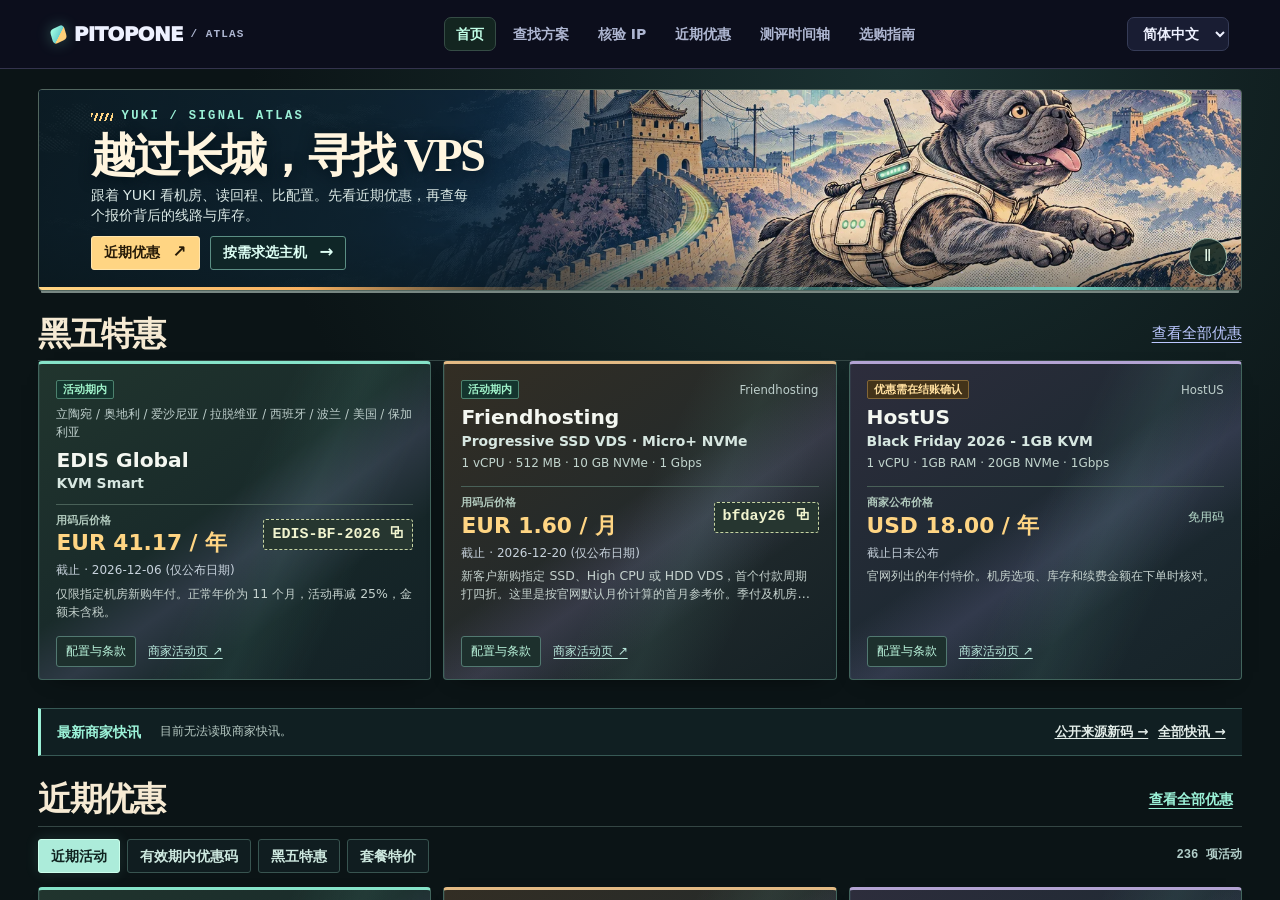
==== ip-atlas/index.html @ 89d1dd6a "Expand Atlas storefront coverage and November offers" ====
<!doctype html>
<html lang="zh-CN">
<head>
<meta charset="utf-8"><meta name="viewport" content="width=device-width,initial-scale=1">
<meta name="theme-color" content="#0b1723"><meta name="description" content="全球 VPS、住宅线路与物理服务器的选址图鉴。按城市、线路证据、运营商与优惠筛选，对照样本 IP。">
<title>PITOPONE · 全球网络选址图鉴</title>
<link rel="stylesheet" href="fx.css?v=14f2-6ae65bfdf7"><script defer src="fx.js?v=14f2-8a2a043c4f"></script>
<link rel="stylesheet" href="atlas.css?v=14-be1346ea23"><link rel="stylesheet" href="edition.css?v=14-c8c265f136"><link rel="stylesheet" href="comic.css?v=14-187dfc70f3"><link rel="stylesheet" href="buying.css?v=14-c0b80e8169"><link rel="stylesheet" href="community.css?v=14-a8d743fb85"><link rel="stylesheet" href="forum-feed.css?v=14-1a698858c0"><link rel="stylesheet" href="quick-pick.css?v=14-d604cd5195"><link rel="stylesheet" href="portal.css?v=14-0adac3fc49"><link rel="stylesheet" href="journal.css?v=14-8366314b82"><link rel="stylesheet" href="era.css?v=14-8e54f1446a"><link rel="stylesheet" href="routes.css?v=14-5e7ae7f5df"><link rel="stylesheet" href="commerce-cards.css?v=14-71ffe017d8"><link rel="preload" href="art/yuki-era-cover.webp" as="image" fetchpriority="high">
<script defer src="locale.js?v=14-5c5436848f"></script><script defer src="catalog.js?v=14-7ff4390207"></script><script defer src="edition-data.js?v=14-81514d7c38"></script><script defer src="commercial-data.js?v=14-a1989ab55a"></script><script defer src="edition.js?v=14-7c1774dc57"></script><script defer src="community-data.js?v=14-fcdb7299aa"></script><script defer src="comic.js?v=14-2975d51d75"></script><script defer src="billing.js?v=14fx-94407e9bbc"></script><script defer src="greencloud-prices.js?v=14fx-27f2504531"></script><script defer src="buying.js?v=14p3-3cbd6cd9a5"></script><script defer src="stock.js?v=14f2-b2c9b3be30"></script><script defer src="stock-list.js?v=14fx-9346cdfa64"></script><script defer src="community.js?v=14fx-13d8c6870b"></script><script defer src="forum-feed.js?v=14f2-271e33ab39"></script><script defer src="ip-evidence.js?v=14-62db78648e"></script><script defer src="network-plans.js?v=14-a755da1be4"></script><script defer src="field-merchants.js?v=14-fa953984d4"></script><script defer src="meow-merchants.js?v=14-d4b30f4420"></script><script defer src="global-markets.js?v=14-04d93fb9a6"></script><script defer src="thin-markets.js?v=14-d177640db4"></script><script defer src="author-reports.js?v=14-48f77e4be0"></script><script defer src="journal.js?v=14-4e5823dd08"></script><script defer src="mainstream-plans.js?v=14-312c654a2d"></script><script defer src="regional-plans.js?v=14-9655cfd79e"></script><script defer src="supplement-plans.js?v=14-3c0a98429f"></script>
<script defer src="project-cloud.js?v=14-956fa95c30"></script>
<script defer src="project-edge.js?v=14-5718ecfcaf"></script>
<script defer src="mhy-plans.js?v=14-76260327fb"></script>
<script defer src="project-merchants.js?v=14-d73272ddb8"></script>
<script defer src="let-deals.js?v=14-e698aeef52"></script>
<script defer src="coupon-expansion.js?v=14-8cc8854047"></script>
























<script defer src="verified-store-plans.js?v=14-95305aa172"></script>
<script defer src="merchant-promotion-search.js?v=14-de35cdcb8a"></script>
<script defer src="merchant-audit.js?v=14-9409f6f990"></script>
<script defer src="greencloud-market.js?v=14-30fd844151"></script>
<script defer src="mkcloud-catalog.js?v=14-2c1d8cc314"></script>
<script defer src="structured-store-plans.js?v=14-2d9b4c7713"></script>
<script defer src="billing-data.js?v=14-24462ab346"></script>
<script defer src="deal-terms.js?v=14-96d276694c"></script>
<script defer src="review-store-data.js?v=14-7b84830f49"></script><script defer src="review-store.js?v=14-3216f08c03"></script>
<script defer src="storefront-updates.js?v=14f2-eaad83c832"></script>
<script defer src="traffic.js?v=14-79e9adb6b0"></script><link rel="stylesheet" href="traffic.css?v=14-8349c26715">
<script defer src="route-data.js?v=14f2-a22d6d99f3"></script><script defer src="cpu-model-evidence.js?v=14-63d92ae89d"></script><script defer src="merchant-catalog-seed.js?v=14p4-d6b9d3b102"></script><script defer src="november-store-offers.js?v=14p4-2e8456ce02"></script><script defer src="merchant-catalog.js?v=14p4-cc10103a02"></script><script defer src="merchant-finder.js?v=14p4-dcf032efcd"></script><script defer src="quick-pick.js?v=14p3-a0fa31d9b3"></script><script defer src="portal.js?v=14fx-1a3f72c007"></script><script defer src="era.js?v=14-c5c9ae38b6"></script><script defer src="probe-status.js?v=14-398586acdc"></script><script defer src="commerce-cards.js?v=14p3-c556c1b72c"></script><script defer src="atlas.js?v=14p3-53bd7a79a8"></script>
<link rel="stylesheet" href="billing.css?v=14-1349953197"><link rel="stylesheet" href="merchant-browser.css?v=14-ec06b94b88">
</head>
<body>
<header class="mast"><div class="bound mast-inner">
<a class="wordmark" href="#top" aria-label="PITOPONE"><i aria-hidden="true"></i>PITOPONE<span>/ ATLAS</span></a>
<nav><a href="#top" data-t="homeComic"></a><a href="#directory" data-t="browse">方案目录</a><a href="#verify" data-t="verify">IP 核验</a><a href="#offers" data-t="offers">优惠</a><a href="#journal" data-t="journalTitle"></a><a href="#field" data-t="method">查找方法</a></nav>
<select id="language" aria-label="Language"><option value="sc">简体中文</option><option value="tc">繁體中文</option><option value="en">English</option><option value="ja">日本語</option></select></div></header>
<main id="top">
<section id="home" data-view="top" class="comic-home"><div class="bound"><div class="portal-hero"><img class="portal-art" alt="" width="1942" height="809" src="art/yuki-era-cover.webp" fetchpriority="high">
<div class="portal-sweep" aria-hidden="true"></div><div class="era-traces" aria-hidden="true"><i></i><i></i><i></i></div><canvas id="portal-field" aria-hidden="true"></canvas>
<div class="portal-copy"><p class="portal-label"><i aria-hidden="true"></i>YUKI / SIGNAL ATLAS</p><h1 id="hero-title" data-t="portalTitle">越过长城，寻找 VPS</h1>
<p class="portal-intro" data-t="portalIntro"></p><div class="portal-actions">
<a class="portal-primary" href="#offers" data-era-offers><span data-t="eraOffersLink"></span><b aria-hidden="true">↗</b></a>
<a class="portal-secondary" href="#directory"><span data-t="homeDirectory"></span><b aria-hidden="true">→</b></a>
</div></div><button id="portal-motion" type="button" aria-pressed="false">Ⅱ</button></div>
<section class="home-offers black-friday-home" aria-labelledby="home-black-friday-title">
<div class="home-offers-head"><h2 id="home-black-friday-title" data-t="boardBF">黑五特惠</h2><a href="#offers" data-t="portalAll">查看全部优惠</a></div>
<div class="featured-grid" id="featured-black-friday"></div>
</section>
<section class="home-offers" aria-labelledby="home-offer-title">
<div class="home-offers-head"><h2 id="home-offer-title" data-t="offers">近期优惠</h2>
<a class="portal-all" href="#offers" data-open-offers data-t="portalAll"></a></div>
<div class="deal-switch" id="deal-switch" role="group" aria-labelledby="home-offer-title">
<button type="button" data-home-filter="all" aria-pressed="true" data-t="boardRecent">近期活动</button>
<button type="button" data-home-filter="coupon" aria-pressed="false" data-t="boardCode">有效期内优惠码</button>
<button type="button" data-home-filter="blackfriday" aria-pressed="false" data-t="boardBF">黑五特惠</button>
<button type="button" data-home-filter="direct" aria-pressed="false" data-t="boardDirect">直接特价</button>
<span id="board-count" class="board-count" role="status"></span></div>
<div class="featured-grid" id="featured-offers"><div class="featured-empty"><a href="https://lowendtalk.com/categories/offers" target="_blank" rel="noopener noreferrer">LowEndTalk · Offers ↗</a> · <a href="#offers">商家活动 →</a></div></div>
<button class="board-more" id="board-more" type="button" data-t="boardMore" hidden>展开更多优惠</button></section>
<nav class="task-doors" aria-label="PITOPONE"><a href="#offers" data-open-feed data-t="homeFeed"></a><a href="#journal" data-t="eraJournalLink"></a><a href="#verify" data-t="homeCheck"></a></nav>
<nav class="starter-links" aria-label="PITOPONE"><b data-t="sampleFilters"></b><a href="?q-market=TW&amp;q-use=residential%2Cdynamic#directory" data-directory-query data-t="twDynamic"></a><a href="?q-market=JP&amp;q-use=residential%2Cstatic#directory" data-directory-query data-t="jpStatic"></a><a href="?q-market=HK&amp;q-use=broadcast#directory" data-directory-query data-t="hkCross"></a></nav><div id="coverage-numbers" class="stats"></div></div></section>
<div class="bound">
<section id="directory" data-view="directory" class="block"><div class="comic-ribbon"><img class="jump-loop" src="art/yuki-still.webp" width="112" height="68" alt=""><div><p class="series">PITOPONE / YUKI</p><strong data-t="comicTitle"></strong></div><a href="#top" data-t="homeComic"></a></div>
<div class="section-head"><h2 data-t="browse"></h2><div class="folio">PITOPONE <span>／</span> <time datetime="2026-11-20">2026.11.20</time></div></div>
<section id="quick-pick" aria-label="PITOPONE"></section><div id="scope-banner"><span id="scope-title"></span><div class="continents" id="zones" role="group" aria-label="地区"></div></div>
<nav id="provider-shortcuts" class="carrier-nav merchant-browser" aria-label="VPS"></nav>
<button class="filter-toggle" type="button" id="filter-toggle" aria-controls="filter-fold" aria-expanded="true"><span data-t="filters"></span><b aria-hidden="true">⇄</b></button><div class="index-layout" id="catalog-layout"><aside class="index-side" id="filter-fold"><div class="filter-clip"><div class="filter-interior"><form class="filters" id="filters" role="search">
<label class="search-field"><span data-t="search"></span><input type="search" id="search" autocomplete="off"></label>
<label><span data-t="journalVendor"></span><select id="vendor"></select></label>
<label><span data-t="billingCycle"></span><select id="term"><option value="" data-t="all"></option><option value="month" data-t="bill_month"></option><option value="quarter" data-t="bill_quarter"></option><option value="halfyear" data-t="bill_halfyear"></option><option value="year" data-t="bill_year"></option></select></label>
<label><span data-t="market"></span><select id="market"></select></label>
<label><span data-t="kind"></span><select id="kind"></select></label>
<label><span data-t="ip"></span><select id="ip"></select></label>
<label><span data-t="route"></span><select id="route"></select></label>
<label><span data-t="carrier"></span><select id="carrier"></select></label>
<label class="shopping-filter"><span data-t="shoppingFilter"></span><select id="buy-filter"><option value="" data-t="all"></option><option value="price" data-t="publishedPrice"></option><option value="provider" data-t="providerRate"></option><option value="review" data-t="reviewedRate"></option><option value="live-rate" data-t="liveRateFilter"></option><option value="spec" data-t="fullSpec"></option><option value="probe" data-t="probeOnly"></option></select></label></form><div id="market-counts" class="market-counts"></div></div></div></aside><div class="index-results"><div class="resultbar"><output id="total" aria-live="polite"></output><label class="price-order"><span data-t="sortPlans">排序</span><select id="order" aria-describedby="order-note"></select></label><div><label class="check"><input id="promo" type="checkbox"><span data-t="promoOnly"></span></label><button type="button" id="reset" data-t="reset"></button><button type="button" id="compare" class="solid"></button></div></div>
<p id="order-note" class="fx-status" role="status" hidden></p>
<div class="directory-table" id="listing"></div>
<nav id="paging" class="paging"></nav><p class="context" data-t="routeHint"></p></div></div>
</section>
<section id="verify" data-view="verify" class="block verify"><div><div class="eyebrow"><i></i>IP / ASN</div><h2 data-t="verify"></h2><p data-t="verifyIntro"></p></div><div class="lab">
<form id="ipform"><label for="sample" data-t="sample"></label><div class="input-action"><input id="sample" placeholder="1.1.1.1 / 2606:4700:4700::1111" autocomplete="off" spellcheck="false" maxlength="45" required><button class="go" type="submit" id="run" data-t="lookup"></button></div></form>
<div id="ipout" aria-live="polite"></div><div class="linkline" id="iplinks"></div><small data-t="sampleNote"></small></div></section>
<section id="offers" data-view="offers" class="block"><div class="section-head"><h2 id="offer-heading" data-t="offers"></h2><span class="folio">PITOPONE / 2026.11</span></div><div class="offer-tabs" role="tablist" aria-labelledby="offer-heading"><button type="button" id="tab-index" role="tab" data-offer-tab="index" aria-controls="community" aria-selected="true" data-t="skuQuotes">套餐报价</button><button type="button" id="tab-feed" role="tab" data-offer-tab="feed" aria-controls="forum-feed" aria-selected="false" tabindex="-1" data-t="news">补货与新帖</button><button type="button" id="tab-campaigns" role="tab" data-offer-tab="campaigns" aria-controls="brand-campaigns" aria-selected="false" tabindex="-1" data-t="brandDeals">品牌活动</button></div><details id="probe-status"><summary data-t="probeDashboard"></summary><div id="probe-status-data" role="status"></div><a href="/api/stock-history/health" target="_blank" rel="noopener noreferrer" data-t="probeHealthLink"></a></details><div id="community" class="offer-panel" role="tabpanel" aria-labelledby="tab-index"></div><section id="forum-feed" class="offer-panel forum-feed" role="tabpanel" aria-labelledby="tab-feed" hidden></section><div id="brand-campaigns" class="offer-panel" role="tabpanel" aria-labelledby="tab-campaigns" hidden><h3 data-t="brandCampaigns"></h3><p class="lede" data-t="dealIntro"></p><div id="deals" class="deals"></div></div></section>
<section id="journal" data-view="journal" class="block" hidden>
<div class="section-head"><h2 data-t="journalTitle"></h2></div>
<p class="journal-intro" id="journal-description" data-t="journalIntro"></p>
<div class="journal-modes" aria-label="Reviews"><button type="button" id="journal-full" aria-pressed="true" data-t="journalFull"></button><button type="button" id="journal-index" aria-pressed="false" data-t="journalIndex"></button></div><p id="journal-context" class="journal-intro"></p>
<form id="journal-controls" role="search"><label><span data-t="journalSearch"></span><input id="journal-search" type="search" autocomplete="off"></label><label><span data-t="journalAuthor"></span><select id="journal-author"></select></label><label><span data-t="market"></span><select id="journal-market"></select></label></form>
<div class="journal-resultbar"><p id="journal-count" role="status"></p><button type="button" id="journal-clear" data-t="reset" hidden></button><button type="button" id="journal-share" data-t="journalShare"></button></div><div id="journal-list"></div><button type="button" id="journal-more" data-t="journalMore"></button>
<div class="journal-profiles"><strong data-t="journalReviewers"></strong><a target="_blank" rel="noopener noreferrer" href="https://www.nodeseek.com/space/61099#/discussions">souldance7 ↗</a><a target="_blank" rel="noopener noreferrer" href="https://www.nodeseek.com/space/28302#/discussions">ICMP不可达喵 ↗</a></div></section>
<section id="field" data-view="field" class="block"><div class="section-head"><h2 data-t="discovery"></h2></div><div id="procurement-guide" class="procurement-guide"></div><div class="field-grid"><div class="discovery"><p data-t="discoveryIntro"></p><label for="country" data-t="country"></label><select id="country"></select><div id="country-links" class="linkline"></div></div><div class="steps"><div id="field-cases"></div>
<details open><summary data-t="ipGuide"></summary><p data-t="guide1"></p></details>
<details><summary data-t="routeGuide"></summary><p data-t="guide2"></p></details>
<details><summary data-t="offerGuide"></summary><p data-t="guide3"></p></details>
</div></div><div id="research-trail"></div><div class="sources"><strong data-t="sources"></strong> <a href="https://bulianglin.com/archives/tiktokvps.html" data-t="article"></a> <a href="https://youtu.be/du1G5dG1qPQ" data-t="video"></a> <a href="https://www.nodeseek.com/post-1062104-1" data-t="forum"></a></div></section>
<section class="traffic-panel" aria-labelledby="traffic-heading">
<h2 id="traffic-heading" data-t="trafficTitle">网站访问</h2>
<dl>
<div><dt data-t="trafficOnline">近 5 分钟在线</dt><dd id="traffic-online">—</dd></div>
<div><dt data-t="trafficViews">累计浏览人次</dt><dd id="traffic-pageviews">—</dd></div>
<div><dt data-t="trafficVisitors">累计访客</dt><dd id="traffic-visitors">—</dd></div>
<div><dt data-t="trafficToday">今日浏览人次</dt><dd id="traffic-todayPageviews">—</dd></div>
</dl>
<div class="traffic-notes"><small data-t="trafficAbout"></small><small id="traffic-note"></small></div>
</section>
<p id="fx-status" class="fx-status"></p>
<footer><a class="wordmark" href="#top">PITOPONE<span>/ ATLAS</span></a><div><a href="https://github.com/souldance7-ai/VPS-/tree/site/ip-atlas/ip-atlas">GitHub ↗</a> <a href="https://pitopone.com/">pitopone.com ↗</a></div></footer>
</div></main><div class="ink-transition" id="ink-transition" aria-hidden="true"><i></i><i></i><i></i></div>
<dialog id="drawer"><div class="dialog-top"><span class="folio">PITOPONE / ATLAS</span><button id="close" type="button" aria-label="Close">×</button></div><div id="dialog-body"></div></dialog>
<div role="status" id="toast" hidden></div>
</body></html>
---- ip-atlas/fx.css ----
.fx-conversion {
  display: flex;
  flex-wrap: wrap;
  gap: .12rem .45rem;
  align-items: baseline;
  margin-block: .12rem .25rem;
  color: #aadacd;
  font-size: .75rem;
  font-weight: 600;
  font-variant-numeric: tabular-nums;
  line-height: 1.4;
}
.fx-conversion[hidden] { display: none }
.fx-date { color: var(--muted); font-size: .67rem; font-weight: 400 }
.fx-status { color: var(--muted); font-size: .75rem; margin-block: .8rem }
#order-note, .compare-order-note { margin-block: .25rem .65rem }
.matrix td .fx-conversion { margin-block-start: .25rem }
---- ip-atlas/atlas.css ----
.offer-tabs{display:flex;flex-wrap:wrap;gap:4px;margin:14px 0 18px;padding:4px;border:2px solid var(--ink,#142321);background:#f8f1d5;width:fit-content;max-width:100%}.offer-tabs button{cursor:pointer;border:0;color:var(--ink,#142321);background:transparent;font:inherit;font-size:clamp(.82rem,1.3vw,1rem);font-weight:800;padding:8px 14px}.offer-tabs button[aria-selected=true]{background:var(--ink,#142321);color:#fff9e6}.offer-tabs button:focus-visible{outline:2px solid #d24c2f;outline-offset:-3px}.offer-panel[hidden]{display:none!important}@keyframes offer-panel-in{from{opacity:.4;transform:translateY(7px)}to{opacity:1;transform:translateY(0)}}@media(prefers-reduced-motion:no-preference){body:not(.paused) .offer-panel:not([hidden]){animation:offer-panel-in .25s ease-out}}@media(max-width:480px){.offer-tabs{width:100%;flex-wrap:nowrap}.offer-tabs button{flex:1;min-width:0;padding:8px 4px}}
:root{color-scheme:light;--canvas:#f3f3ef;--white:#fff;--navy:#0b1723;--ink:#172433;--muted:#4f6069;--rule:#cad0cb;--orange:#f58146;--blue:#19547b;--sans:"Atkinson Hyperlegible Next","IBM Plex Sans","PingFang SC","Microsoft YaHei","Yu Gothic",system-ui,sans-serif;--mono:"IBM Plex Mono",ui-monospace,Consolas,monospace}
*{box-sizing:border-box}html{scroll-behavior:smooth;scroll-padding-top:20px}body{margin:0;background:var(--canvas);color:var(--ink);font:15px/1.55 var(--sans)}h1,h2,h3,h4,p,dl,dd{margin:0}a{color:inherit;text-underline-offset:.24em}button,select,input{font:inherit;color:inherit}button,select,summary{cursor:pointer}a:focus-visible,button:focus-visible,input:focus-visible,select:focus-visible,summary:focus-visible{outline:3px solid #359ddd;outline-offset:3px}button{border:0;background:transparent}button:disabled{opacity:.52;cursor:default}[hidden]{display:none!important}.bound{width:min(1380px,calc(100% - clamp(32px,8vw,140px)));margin:auto}.mast{background:#0a1420;color:#f3f5f2;border-bottom:1px solid #34414b}.mast-inner,.mast nav,.wordmark,.hero-links,.eyebrow,.section-head,.continents,.resultbar,.resultbar>div,.linkline,footer,.sources,.dialog-top{display:flex;align-items:center}.mast-inner{justify-content:space-between;gap:20px;min-height:65px}.wordmark{gap:8px;letter-spacing:.09em;font:800 16px/1 var(--mono);text-decoration:none;white-space:nowrap}.wordmark span,.folio{color:#72808a;font:11px/1.4 var(--mono);letter-spacing:.08em}.wordmark span{color:#a3adb5}.wordmark i{width:12px;height:18px;display:inline-block;transform:skew(-20deg);background:linear-gradient(90deg,var(--orange) 0 35%,transparent 35% 51%,var(--orange) 51% 79%,transparent 79%)}.mast nav{gap:clamp(12px,2.4vw,38px)}.mast nav a,.hero-links a{text-decoration:none}.mast nav a{color:#c6ced5;font-size:14px}.mast nav a:hover,.sources a:hover{color:#ef9d70}.mast select{background:#182737;color:white;border:1px solid #4a5762;padding:6px;border-radius:2px;font-size:13px}
.cover{position:relative;isolation:isolate;background:#081623;overflow:hidden;color:white;border-bottom:5px solid var(--orange)}.cover-art,.exposure{position:absolute;inset:0;pointer-events:none}.cover-art{z-index:-3;background:#101f2e url('art/hero.webp') center/cover no-repeat;animation:drift 22s ease-in-out infinite alternate}.cover:after{content:"";position:absolute;inset:0;z-index:-1;background:linear-gradient(90deg,#071320ed 0%,#071320b3 32%,#07132014 64%,transparent)}.exposure{z-index:-2;opacity:.25;background:linear-gradient(110deg,transparent 42%,#e58d3a33 52%,transparent 64%);animation:sweep 13s ease-in-out infinite alternate}.cover-inner{display:flex;align-items:center;min-height:clamp(340px,30vw,475px)}.cover-copy{padding:40px 0 48px;max-width:min(56%,710px)}.eyebrow{gap:10px;font:650 12px/1.4 var(--mono);letter-spacing:.10em;color:#e5be9f}.eyebrow i{width:22px;height:3px;background:var(--orange)}h1{font:780 clamp(43px,5.6vw,90px)/1.08 var(--sans);letter-spacing:-.058em;text-wrap:balance;margin:17px 0 14px}.cover p{color:#d7e2e5;max-width:53ch}.hero-links{gap:19px;flex-wrap:wrap;margin-top:22px}.hero-links>a:last-child{font-size:14px;border-bottom:1px solid #91a5ae}.go,.solid{display:inline-flex;justify-content:center;align-items:center;gap:14px;background:var(--orange);color:#121b23;font-weight:750;border:0;padding:10px 17px;min-height:43px;border-radius:2px;text-decoration:none}.go:hover{background:#ff9e68}.motion{position:absolute;bottom:12px;right:4%;color:white;background:#071421b0;border:1px solid #c2d4df77;width:34px;height:32px;border-radius:2px}.paused .cover-art,.paused .exposure{animation-play-state:paused}
@keyframes drift{to{transform:scale(1.045) translateX(-.4%)}}@keyframes sweep{to{transform:translateX(20%);opacity:.5}}
.block{margin-top:clamp(28px,4.3vw,68px);scroll-margin-top:20px}.section-head{justify-content:space-between;gap:18px;margin-bottom:18px}.section-head h2,.verify h2{font-weight:780;font-size:clamp(26px,3vw,46px);line-height:1.2;letter-spacing:-.045em}.folio span{color:#c9602a}.continents{gap:4px;border-bottom:2px solid var(--ink);overflow:auto}.continents button{flex:none;padding:10px 19px;font-weight:720;color:var(--muted);border-bottom:4px solid transparent}.continents button[aria-pressed=true]{color:var(--ink);background:#e1e6e3;border-color:#dc672e}.filters{display:grid;grid-template-columns:1.6fr repeat(5,minmax(0,1fr));gap:1px;background:var(--rule);border:1px solid var(--rule);border-top:0}.filters label{min-width:0;background:#fafaf7;padding:9px 12px;display:grid;gap:3px}.filters label>span,.lab label,.discovery label,.label,.mini{color:var(--muted);font:650 11px/1.5 var(--sans);letter-spacing:.035em}.filters select,.filters input{background:transparent;border:0;min-width:0;width:100%;font-size:14px;font-weight:600;min-height:31px}.filters option{color:#142434;background:white}.resultbar{justify-content:space-between;gap:10px;padding:13px 0}.resultbar>div{gap:13px;flex-wrap:wrap}.resultbar output{color:var(--blue);font-weight:740}.resultbar button,.check{font-size:13px}.resultbar .solid,.solid{background:var(--ink);color:white;min-height:34px;padding:6px 12px}.check{display:flex;align-items:center;gap:5px}.check input{accent-color:var(--ink)}
.directory-table{border-top:1px solid var(--ink)}.record,.colheads{display:grid;grid-template-columns:minmax(90px,.75fr) minmax(170px,1.6fr) minmax(120px,1.2fr) minmax(100px,1.15fr) minmax(80px,.65fr) 40px;align-items:center;column-gap:14px}.colheads{padding:9px 12px;background:#dee4e1;color:#405157;font-size:12px;font-weight:680}.record{padding:13px 12px;min-height:70px;border-bottom:1px solid var(--rule)}.record:nth-child(odd){background:#fafbf8}.record:hover{background:#e9eeeb}.place,.prod,.datum{min-width:0;overflow-wrap:anywhere}.place strong,.prod strong{display:block;font-size:15px}.place small,.prod small,.sub{display:block;font:12px/1.5 var(--mono);color:var(--muted)}.datum{font-size:13px;line-height:1.5}.tag{display:inline-block;color:var(--blue);font-size:13px;font-weight:650}.record .read{justify-self:start;color:var(--blue);padding:0;font-size:13px;text-decoration:underline;text-underline-offset:4px}.pick{border:1px solid #89979a;width:32px;height:32px;justify-self:end;font:19px/1 var(--mono);background:transparent}.pick[aria-pressed=true]{background:var(--ink);color:white}.context,.lede,.empty,.discovery p{color:var(--muted)}.context{font-size:13px;margin-top:11px}.empty{padding:25px;border-bottom:1px solid var(--rule)}.lede{max-width:920px;margin:-7px 0 16px}
.verify{background:var(--navy);color:white;border-left:5px solid var(--orange);padding:clamp(18px,3vw,42px);display:grid;grid-template-columns:1fr 1.4fr;gap:36px}.verify h2{margin:11px 0 12px}.verify p,.verify small{color:#c7d2da}.lab{min-width:0}.lab label,.lab .label{color:#e5e9eb}.input-action{display:flex;gap:7px;margin:5px 0}.input-action input{flex:1;min-width:0;background:#f6f7f6;border:0;color:var(--ink);padding:11px}.lab small{display:block;font-size:12px;margin-top:9px}.linkline{flex-wrap:wrap;gap:5px 15px;font-size:13px}.lab .linkline a{color:#ffd2b2}.ipstats{display:grid;grid-template-columns:repeat(2,minmax(0,1fr));gap:6px;margin:10px 0}.ipstats div{border-top:1px solid #53636c;padding:6px 0;overflow-wrap:anywhere}.ipstats b{display:block;font:650 14px var(--mono)}.loading,.lookup-error{margin:6px 0;font-size:13px}
.deals,.field-grid{display:grid;grid-template-columns:repeat(2,minmax(0,1fr));gap:22px}.deal{background:#fafaf6;border-top:3px solid var(--ink);padding:17px 20px}.deal-meta{display:flex;justify-content:space-between;align-items:center;gap:6px}.deal h3{font-size:23px;letter-spacing:-.04em}.deal strong.rate{font:700 clamp(29px,3.2vw,47px)/1.2 var(--mono);letter-spacing:-.06em;display:block;margin:7px 0}.deal p,.steps p{font-size:14px;color:var(--muted)}.deal time{font:12px/1.4 var(--mono)}.deal .linkline{margin-top:12px}.deal button,.inline{color:var(--blue);border:1px solid var(--rule);padding:5px 9px;min-height:30px}.state{font:650 12px var(--sans);color:#176247}.state.expired{color:#875244}.discovery{background:#dfe6e2;padding:22px}.discovery label{display:block;margin:12px 0 4px}.discovery select{width:100%;background:white;border:1px solid #a5b2b1;min-height:41px;padding:4px 8px}.discovery .linkline{margin-top:12px}.steps details{border-top:1px solid var(--rule);padding:10px 0}.steps summary{font-weight:720}.steps p{margin-top:6px}.sources{gap:7px 16px;flex-wrap:wrap;font-size:13px;margin-top:18px}.sources a{color:var(--blue)}footer{justify-content:space-between;gap:10px;flex-wrap:wrap;margin-top:50px;border-top:1px solid var(--rule);padding:22px 0;font-size:13px}footer>div{display:flex;gap:14px}footer .wordmark span{color:var(--muted)}
dialog{padding:20px 24px;border:1px solid var(--ink);border-top:5px solid var(--orange);width:min(850px,calc(100% - 22px));max-height:86vh;background:var(--canvas);color:var(--ink)}dialog::backdrop{background:#071420bd}.dialog-top{justify-content:space-between;margin-bottom:8px}.dialog-top button{font-size:24px;line-height:1;width:36px;height:36px}.detailgrid{display:grid;grid-template-columns:repeat(2,minmax(0,1fr));gap:12px}.detailgrid div{border-top:1px solid var(--rule);padding:8px 0}.detailgrid dt,.matrix th{color:var(--muted);font-size:12px}.detailgrid dd{font-weight:650}.detail-note{margin:12px 0}.actionrow{margin-top:16px;display:flex;align-items:center;gap:8px 16px;flex-wrap:wrap}.matrix-wrap{overflow:auto}.matrix{width:100%;border-collapse:collapse;margin-top:12px}.matrix th,.matrix td{text-align:start;border-bottom:1px solid var(--rule);padding:7px;vertical-align:top}.matrix td{min-width:130px}.matrix th{min-width:80px}#toast{position:fixed;bottom:16px;left:50%;transform:translateX(-50%);background:var(--ink);color:white;padding:8px 18px;z-index:5}
@media(max-width:950px){.filters{grid-template-columns:repeat(3,minmax(0,1fr))}.cover-copy{max-width:63%}.record,.colheads{column-gap:9px;grid-template-columns:.85fr 1.4fr 1.1fr 1.05fr .6fr 33px}}
@media(max-width:700px){.bound{width:calc(100% - 28px)}.mast-inner{min-height:52px;gap:5px}.mast nav{display:none}.cover-inner{min-height:355px;align-items:end}.cover-copy{max-width:100%;padding:70px 0 29px}.cover-art{background-position:63% center}.cover:after{background:linear-gradient(0deg,#071320ef,#071320bb 53%,#0713203b)}h1{font-size:clamp(39px,9vw,62px)}.cover p{max-width:43ch;font-size:14px}.hero-links{margin-top:14px}.filters{grid-template-columns:1fr 1fr}.filters label{padding:7px 9px}.continents button{padding:7px 10px}.resultbar{align-items:start;flex-wrap:wrap}.resultbar>div{gap:6px 10px}.colheads{display:none}.record{grid-template-columns:minmax(0,1fr) minmax(0,1fr) 38px;align-items:start;row-gap:6px}.record .prod{grid-column:1/3;grid-row:1}.record .place{grid-column:1/3;grid-row:2;display:flex;gap:6px;align-items:center}.record .place strong{font-size:13px}.record .pick{grid-row:1;grid-column:3}.record .datum{grid-row:3}.record .read{grid-row:4;grid-column:1/3}.record .prod strong{font-size:17px}.section-head{margin-bottom:12px}.section-head .folio{font-size:9px}.verify,.deals,.field-grid{grid-template-columns:1fr;gap:14px}.verify{padding:17px}.input-action input{width:50px}.input-action button{font-size:13px;padding:8px}.deal{padding:15px}.detailgrid{gap:7px}.detailgrid dd{font-size:14px}}
@media(prefers-reduced-motion:reduce){html{scroll-behavior:auto}.cover-art,.exposure{animation:none}}
---- ip-atlas/edition.css ----
@font-face{font-family:Instrument;src:url(fonts/instrument-italic.ttf) format("truetype");font-style:italic;font-display:swap}
:root{--canvas:#f6f2e8;--navy:#192923;--ink:#1a2924;--rule:#cdc8b9;--muted:#555f53;--orange:#e6bb72;--blue:#683f32;--serif:"Baskervville","Noto Serif SC","Noto Serif TC","Source Han Serif SC","Songti SC","SimSun","Yu Mincho",Georgia,serif;--roman:Instrument,"Baskerville",Georgia,serif;--sans:"Work Sans","Noto Sans SC","Noto Sans TC","PingFang SC","Microsoft YaHei","Yu Gothic",system-ui,sans-serif}
body{font-family:var(--sans);background:var(--canvas)}.bound{width:min(1550px,calc(100% - clamp(30px,7.5vw,136px)))}.mast{background:#f6f2e8;color:var(--ink);border-color:#bcbbae}.mast-inner{min-height:62px}.mast nav a{color:#27372f;font-size:14px}.mast nav a:hover{color:#994423}.wordmark{font:700 19px/1 Georgia,serif;letter-spacing:.015em}.wordmark i{background:#963f29;border-radius:60% 2% 60% 2%;width:15px;height:15px;transform:rotate(-12deg)}.wordmark span{color:#686b5f}.mast select{background:transparent;color:var(--ink);border-color:#b6b9a8;padding:7px 10px}.mast nav{gap:clamp(18px,3.5vw,65px)}
.jacket{background:#f3ecda;position:relative;isolation:isolate;overflow:hidden;--inkplate:#492d23}.jacket-inner{position:relative;min-height:clamp(470px,39vw,650px);display:grid;grid-template-columns:39% 61%;align-items:center}.panorama{position:absolute;z-index:-1;inset:0 0 0 32%;overflow:hidden;background:#322e2b;clip-path:polygon(12% 0,100% 0,100% 100%,0 100%)}.plate,.panorama canvas{position:absolute;inset:0;height:100%;width:100%;pointer-events:none}.plate{background-size:cover;background-position:70% 50%;opacity:0;transform:scale(1.08);transition:opacity 1.1s ease,transform 5s cubic-bezier(.2,.7,.3,1)}.plate.asia{background-image:url('art/asian.webp')}.plate.america{background-image:url('art/american.webp')}.plate.europe{background-image:url('art/european.webp')}.panorama:after{content:"";position:absolute;inset:0;background:linear-gradient(0deg,#0b151bd9,transparent 27%)}body[data-scene=asia] .plate.asia,body[data-scene=america] .plate.america,body[data-scene=europe] .plate.europe{opacity:1;transform:scale(1)}.panorama canvas{z-index:1}.cover-lead{padding:28px 0 36px;max-width:480px;color:#242f27}.imprint{font-size:11px;font-weight:690;letter-spacing:.13em}.imprint span:first-child{padding:0 6px;color:#95492d}.display-mark{margin:20px 0 18px;font:italic clamp(70px,7.7vw,132px)/.73 var(--roman);letter-spacing:-.043em;color:#482c28}.display-mark em{font:inherit;padding-left:.37em}.jacket h1{font:650 clamp(22px,2.45vw,42px)/1.24 var(--serif);letter-spacing:.015em;margin:10px 0}.cover-lead p{font-size:14px;max-width:35ch;line-height:1.8}.hero-links a:last-child{color:#354239;border-color:#707565}.go,.solid{background:var(--ink);color:#fffdf3;border-radius:24px}.go:hover,.solid:hover{background:#455747;color:white}.picture-controls{align-self:end;display:flex;align-items:end;justify-content:space-between;gap:18px;padding:32px 0 25px 12%;color:white}.scene-meta{display:grid;gap:3px;text-shadow:0 1px 7px #141711}.scene-meta em{font:italic clamp(30px,4vw,65px)/1 var(--roman)}.scene-meta span{font-size:13px}.scene-actions{display:flex;gap:6px}.scene-actions button{border:1px solid #ffffffa6;border-radius:50%;background:#19221d99;color:#fff;width:38px;height:38px;font-size:17px}.scene-actions button:hover{background:#402d25}.coverage-strip{background:#263831;color:#eee7d6}.coverage-strip>.bound{display:flex;align-items:center;justify-content:space-between;gap:12px;padding-top:12px;padding-bottom:12px}.coverage-strip .bound>div{display:flex;align-items:baseline;gap:10px}.coverage-strip strong{font:italic 34px/1 var(--roman);color:#efd5a0}.coverage-strip span{font-size:13px}
.section-head h2,.verify h2,.deal h3,#dialog-title,.discovery h3{font-family:var(--serif);letter-spacing:.015em}.block{margin-top:clamp(28px,3.3vw,50px)}.section-head{margin-bottom:15px}#scope-banner{position:relative;isolation:isolate;display:flex;align-items:center;justify-content:space-between;gap:15px;min-height:76px;padding:15px 23px;color:white;background:#50432f;overflow:hidden;border-radius:3px 3px 0 0}#scope-banner:before{position:absolute;inset:0;content:"";z-index:-1;background:linear-gradient(90deg,#17281fed,#182a229c),url(art/asian.webp) center 48%/cover}#scope-banner[data-area=america]:before{background-image:linear-gradient(90deg,#182029ee,#18202988),url(art/american.webp)}#scope-banner[data-area=europe]:before{background-image:linear-gradient(90deg,#302719ee,#30271988),url(art/european.webp)}#scope-title{font:540 clamp(22px,2.35vw,38px) var(--serif)}.continents{border:0;gap:4px}.continents button{padding:7px 13px;font-size:14px;color:#f5f4ea;background:#15221d77;border:1px solid #ffffff68;border-radius:22px}.continents button[aria-pressed=true]{color:#28362c;background:#f5e9cd;border-color:#f5e9cd}
.index-layout{display:grid;grid-template-columns:clamp(205px,19vw,286px) minmax(0,1fr);align-items:start;gap:clamp(18px,2.3vw,40px);border-bottom:1px solid var(--rule);padding:18px 0 22px}.index-side{background:#eae6d9;border:1px solid #d7d0bf;border-radius:3px;padding:12px}.filters{display:grid;grid-template-columns:1fr 1fr;border:0;background:transparent;gap:7px}.filters label{padding:4px 7px;background:#f9f6ec;border:1px solid #cec9b9}.filters .search-field,.filters label:nth-child(2){grid-column:1/-1}.filters select,.filters input{font-size:13px;font-weight:550}.filters label>span{font-size:11px}.market-counts{display:flex;flex-wrap:wrap;gap:5px;margin-top:18px}.market-counts h3,#field-cases h3{width:100%;font:650 14px var(--serif);margin-bottom:3px}.market-counts button{display:flex;align-items:center;gap:5px;padding:3px 7px;border:1px solid #b6b5a4;font-size:12px;border-radius:18px}.market-counts button[aria-pressed=true]{background:#2c3c30;color:white}.market-counts small{opacity:.8;font:11px var(--mono)}.resultbar{padding:0 0 12px}.directory-table{display:grid;grid-template-columns:repeat(2,minmax(0,1fr));gap:10px;border:0;align-items:stretch}.colheads{display:none}.record,.record:nth-child(odd){position:relative;display:grid;grid-template-columns:minmax(0,1fr) auto;grid-template-rows:auto auto 1fr auto;align-items:start;gap:7px 12px;border:1px solid #c8c7b8;border-radius:4px;background:#fbf9f1;padding:14px 15px}.record:hover{background:#fffdfa;border-color:#817b67}.record .place{grid-column:1;grid-row:1;display:flex;align-items:center;gap:7px}.record .place strong{font:650 12px/1.3 var(--sans);color:#80513d}.record .place small{font:12px var(--sans)}.record .prod{grid-column:1/-1;grid-row:2}.record .prod strong{font:600 clamp(18px,1.55vw,26px)/1.2 var(--serif);letter-spacing:-.025em}.record .prod small{margin-top:3px;font:13px var(--sans)}.record .datum{grid-row:3;grid-column:1;align-self:start}.record .datum:nth-child(4){grid-row:4;align-self:end}.record .datum .sub{display:inline;margin-left:5px}.record .read{grid-column:2;grid-row:4;align-self:end}.record .pick{grid-column:2;grid-row:1;border:1px solid #b7b5a5;border-radius:50%;width:27px;height:27px;font-size:15px}.tag{color:#395a49;font-size:13px}.empty{grid-column:1/-1}.paging{display:flex;align-items:center;gap:5px;justify-content:center;flex-wrap:wrap;margin-top:14px}.paging button{min-width:33px;height:33px;border:1px solid #c8c7b8;border-radius:50%}.paging button[aria-current]{background:#263831;color:white}.verify{border:0;border-radius:3px;background:linear-gradient(110deg,#14251de8,#1a2e28f2),url('art/european.webp') center/cover}.deal{border:1px solid var(--rule);border-top:3px solid #997754;background:#fff9e9}.deal strong.rate{font:italic 58px/1.3 var(--roman)}.state{color:#2b5941}.discovery{background:#e5e7da}#research-trail{display:grid;grid-template-columns:.5fr 1fr 1fr;gap:20px;margin-top:24px;border-top:1px solid var(--rule);padding-top:18px}#research-trail h3{font:600 26px var(--serif)}#research-trail article{border-left:2px solid #b6986e;padding-left:12px}#research-trail p,.notebook p{font-size:14px;line-height:1.7;color:var(--muted);margin-top:6px}#field-cases{margin-bottom:12px}#field-cases button{border-bottom:1px solid #997754;padding:4px 5px;margin-right:6px;font-size:13px}.notebook{border-top:1px solid var(--rule);margin-top:18px;padding-top:10px}.notebook summary{font-weight:650}.notebook label{display:flex;gap:7px;margin:7px 0}.notebook .memo{display:grid}.notebook textarea{padding:8px;border:1px solid #aaa899;font:inherit;max-width:100%}.notebook small{margin-left:10px}.matrix-wrap{max-width:100%}dialog{border:0;border-radius:5px;background:#f7f3e9}dialog[open]{animation:drawer-in .38s cubic-bezier(.16,.75,.3,1)}@keyframes drawer-in{from{opacity:0;transform:translateY(22px)}}
@media(min-width:1500px){.directory-table{grid-template-columns:repeat(3,minmax(0,1fr))}}
@media(max-width:900px){.jacket-inner{grid-template-columns:44% 56%}.panorama{left:39%}.index-layout{grid-template-columns:194px minmax(0,1fr)}.directory-table{gap:6px}.record{padding:11px}.coverage-strip strong{font-size:28px}.coverage-strip span{font-size:12px}.record .read{grid-column:1/-1;grid-row:5}.record .pick{grid-column:2;grid-row:1}}
@media(max-width:700px){.mast-inner{min-height:52px}.jacket-inner{min-height:auto;display:flex;flex-direction:column;align-items:stretch}.cover-lead{padding:23px 0 19px;max-width:100%;min-height:248px}.display-mark{font-size:67px;margin:17px 0 12px;line-height:.78}.display-mark br{display:none}.display-mark em{padding-left:5px}.jacket h1{font-size:26px}.cover-lead p{max-width:42ch;font-size:13px}.panorama{inset:auto 0 0;height:185px;clip-path:none}.plate{background-position:74% center}.picture-controls{width:100%;align-self:auto;height:185px;padding:0 0 13px;align-items:end}.scene-meta em{font-size:42px}.coverage-strip>.bound{display:grid;grid-template-columns:1fr 1fr;gap:8px}.coverage-strip strong{font-size:28px}.coverage-strip span{font-size:12px}.index-layout{grid-template-columns:minmax(0,1fr);gap:13px;padding-top:10px}.index-side{padding:9px}.filters{grid-template-columns:repeat(3,minmax(0,1fr))}.filters .search-field{grid-column:1/3}.filters label:nth-child(2){grid-column:auto}.market-counts{margin-top:9px}.market-counts h3{display:none}.market-counts button{font-size:11px}#scope-banner{display:grid;gap:6px;padding:10px 12px}.continents button{font-size:12px;padding:5px 10px}.directory-table{grid-template-columns:minmax(0,1fr)}.record .read{grid-row:4;grid-column:2}.record .place{grid-column:1;grid-row:1}.record .prod{grid-column:1/-1;grid-row:2}.record .prod strong{font-size:22px}.record .datum{grid-row:3}.record .datum:nth-child(4){grid-row:4}.record .pick{grid-column:2;grid-row:1}.resultbar{gap:7px}.resultbar>div{gap:5px}#research-trail{grid-template-columns:1fr;gap:12px}.coverage-strip .bound>div{gap:7px}.scene-actions button{width:34px;height:34px}}
@media(prefers-reduced-motion:reduce){*,*:before,*:after{animation:none!important;transition:none!important;scroll-behavior:auto!important}}
body.paused .plate,body.paused dialog{transition:none;animation:none}
---- ip-atlas/comic.css ----
/* Pitopone / Yuki. Printed panels and a three-sheet scene change. */
:root{--ink:#191722;--navy:#191722;--canvas:#fff3bb;--sun:#ffde54;--red:#ff694b;--mint:#87e0c8;--blue:#344a96;--rule:#21202c;--muted:#56505a;--paper:#fffaf0;--sans:"Arial","Microsoft YaHei","PingFang SC","Yu Gothic",system-ui,sans-serif;--display:"Arial Black","Microsoft YaHei","PingFang SC","Yu Gothic",system-ui,sans-serif;--serif:var(--display);--mono:"Consolas","Courier New",monospace;--ease:cubic-bezier(.18,.79,.21,1)}
*{box-sizing:border-box}html,body{height:100%;overflow:hidden}body{margin:0;display:flex;flex-direction:column;background:#302b41;color:var(--ink)}main#top{min-height:0;flex:1;overflow:auto;overscroll-behavior:contain;scroll-behavior:auto;background-color:var(--canvas);background-image:radial-gradient(#6a53272e .8px,transparent .85px);background-size:6px 6px;isolation:isolate;transform-origin:center 65%}.bound{width:min(1470px,92%);margin-inline:auto}[data-view][hidden]{display:none!important}.mast{position:relative;z-index:6;flex:none;background:var(--paper);border-bottom:3px solid var(--ink);color:var(--ink)}.mast-inner{display:flex;align-items:center;justify-content:space-between;min-height:62px;gap:16px}.wordmark{font:1000 20px/1 var(--display);letter-spacing:-1.3px}.wordmark i{display:inline-block;width:17px;height:16px;border:2px solid var(--ink);border-radius:1px;background:var(--red);transform:skew(-15deg) rotate(-9deg);box-shadow:3px 3px 0 var(--ink)}.wordmark span{color:#554a58;font:700 11px/1 var(--mono);letter-spacing:0}.mast nav{display:flex;gap:5px}.mast nav a,.mast select{color:var(--ink);font:750 14px/1.3 var(--sans);padding:6px 11px;border:2px solid transparent}.mast nav a[aria-current],.mast nav a:hover{color:var(--ink);background:var(--sun);border-color:var(--ink);box-shadow:2px 2px var(--ink);transform:rotate(-2deg)}.mast select{border-color:var(--ink);border-radius:0;max-width:135px;background:var(--paper)}
.comic-home{overflow:hidden;padding:clamp(20px,3.4vh,46px) 0 30px}.book-head{display:flex;align-items:flex-end;justify-content:space-between;gap:25px;margin-bottom:clamp(16px,2.1vw,30px)}.series{display:inline-flex;gap:6px;align-items:center;margin:0;color:var(--ink);font:900 13px/1.2 var(--mono);letter-spacing:.14em}.series:before{content:"";width:23px;height:10px;background:repeating-linear-gradient(115deg,var(--ink) 0 3px,transparent 3px 5px)}.series span{color:#903728}.book-head h1{margin:.14em 0 0;font:1000 clamp(46px,6.6vw,108px)/1.04 var(--display);letter-spacing:-.07em;transform:skew(-5deg);color:var(--ink);text-shadow:2px 3px var(--sun),4px 5px var(--red)}.story-intro{max-width:33ch;margin:0 2px 2px;font:650 clamp(14px,1.12vw,18px)/1.6 var(--sans)}.comic-deck{display:flex;gap:8px;height:clamp(255px,40vh,480px);touch-action:pan-y;isolation:isolate}.comic-frame{position:relative;flex:1 1 0;min-width:0;overflow:hidden;border:3px solid var(--ink);border-radius:2px;background:var(--mint);color:var(--ink);box-shadow:3px 4px 0 var(--ink);text-align:left;cursor:pointer;transition:flex-grow .72s var(--ease),transform .28s;isolation:isolate}.comic-frame[aria-expanded=true]{flex-grow:4.3}.comic-frame:focus-visible{outline:4px solid #6637ba;outline-offset:1px}.frame-art{position:absolute;inset:0;z-index:-1;background-size:cover;background-repeat:no-repeat;transform:scale(1.08);transition:transform 1.15s var(--ease)}.comic-frame[aria-expanded=true] .frame-art{transform:scale(1)}.frame-1 .frame-art{background-image:url(art/wall-1.webp);background-position:72% center}.frame-2 .frame-art{background-image:url(art/wall-2.webp);background-position:60% center}.frame-3 .frame-art{background-image:url(art/wall-3.webp);background-position:72% center}.frame-num{position:absolute;left:9px;top:9px;padding:2px 8px;color:white;background:var(--ink);font:900 18px/1.2 var(--mono);transform:skew(-8deg)}.frame-label{position:absolute;left:12px;bottom:14px;padding:5px 9px;color:var(--ink);background:var(--sun);border:2px solid var(--ink);box-shadow:3px 3px var(--ink);font:900 clamp(14px,1.35vw,24px)/1.1 var(--display);transform:rotate(-4deg)}.frame-2 .frame-label{background:#a8e8f6}.frame-3 .frame-label{background:#ffc7a3}.speech{position:absolute;left:clamp(18px,3vw,52px);top:24%;max-width:45%;border:3px solid var(--ink);border-radius:52% 46% 47% 37%;padding:14px 17px;background:white;font:900 clamp(14px,1.5vw,25px)/1.3 var(--display);box-shadow:3px 4px var(--ink);opacity:0;transform:scale(.35) rotate(-9deg);transform-origin:bottom right;transition:opacity .12s,transform .2s}.speech:after{content:"";position:absolute;bottom:-11px;right:18%;width:14px;height:15px;background:white;border-right:3px solid var(--ink);border-bottom:3px solid var(--ink);transform:skewY(32deg)}.comic-frame[aria-expanded=true] .speech{opacity:1;transform:scale(1) rotate(-4deg);transition:opacity .28s .23s,transform .42s .18s var(--ease)}
.book-foot{display:flex;align-items:center;gap:clamp(10px,1.5vw,25px);margin:19px 0}.book-foot .jump-loop{width:105px;height:auto;border:2px solid var(--ink)}#story-status{font:750 14px/1.4 var(--mono)}.play-controls{display:flex;gap:5px}.play-controls button,.filter-toggle{border:2px solid var(--ink);color:var(--ink);background:var(--paper);box-shadow:2px 2px var(--ink);font-weight:900}.play-controls button{width:37px;height:33px;padding:0}.entry,.go,.solid{border:2px solid var(--ink);border-radius:0;background:var(--red);box-shadow:3px 3px var(--ink);color:var(--ink);font-weight:900}.entry{margin-left:auto;padding:12px 22px;font-size:18px}.go:hover,.solid:hover,.play-controls button:hover,.filter-toggle:hover{background:var(--sun);color:var(--ink);transform:translateY(-2px) rotate(-1deg)}.stats{display:grid;grid-template-columns:repeat(4,1fr);border-block:2px solid var(--ink);padding:12px 0;gap:10px}.stats>div{display:flex;align-items:baseline;gap:9px;border-right:1px solid #5c513c}.stats>div:last-child{border:0}.stats strong{font:1000 clamp(25px,3.3vw,55px)/1 var(--display);letter-spacing:-.06em}.stats span{font-weight:700;font-size:13px}
body[data-book=directory] main{background-color:#f2f7e7}body[data-book=verify] main{background-color:#cbf0f0}body[data-book=offers] main{background-color:#ffe3cd}body[data-book=field] main{background-color:#efe3f5}.block{margin:clamp(18px,3.4vw,48px) 0 24px}.comic-ribbon{display:flex;align-items:center;gap:13px;margin-bottom:20px;background:var(--sun);border:2px solid var(--ink);padding:5px 14px 5px 5px;box-shadow:4px 4px var(--ink)}.jump-loop{object-fit:cover}.comic-ribbon .series{font-size:10px;display:flex}.comic-ribbon strong{display:block;font:950 clamp(17px,2vw,29px)/1.3 var(--display);letter-spacing:-.04em}.comic-ribbon a{margin-left:auto;color:var(--ink);font-weight:800;text-decoration:underline}.section-head h2,.block h2,#dialog-title{font:950 clamp(27px,3.5vw,56px)/1.12 var(--display);letter-spacing:-.045em}.section-head h2{margin:0}.folio{color:var(--ink)}#scope-banner{border:2px solid var(--ink);border-radius:0;background:var(--ink);color:white}#scope-banner:before,#scope-banner[data-area]:before{background-image:linear-gradient(90deg,#16141fe0,#16141f77),url(art/wall-1.webp)}#scope-banner[data-area=america]:before{background-image:linear-gradient(90deg,#16141fe0,#16141f77),url(art/wall-2.webp)}#scope-banner[data-area=europe]:before{background-image:linear-gradient(90deg,#16141fe0,#16141f77),url(art/wall-3.webp)}#scope-title{font:850 clamp(19px,2vw,34px)/1.15 var(--display)}.continents button{border-radius:0;font-weight:750}.continents button[aria-pressed=true]{color:var(--ink);background:var(--sun)}.filter-toggle{padding:7px 12px;margin-top:12px;display:inline-flex;align-items:center;gap:15px}.filter-toggle b{display:inline-block;transition:transform .35s}.filter-toggle[aria-expanded=false] b{transform:rotate(180deg)}.index-layout{grid-template-columns:minmax(0,clamp(190px,20vw,275px)) minmax(0,1fr);transition:grid-template-columns .48s var(--ease),column-gap .48s;padding-top:14px}.index-layout.folded{grid-template-columns:minmax(0,0px) minmax(0,1fr);column-gap:0}.index-side{min-width:0;overflow:hidden;padding:0;border:0;background:transparent;transition:opacity .32s}.folded .index-side{opacity:0}.filter-interior{padding:10px;background:#cdebd8;border:2px solid var(--ink)}.filters label{background:#fffdf1;border-color:#8f998d}.market-counts button{background:var(--paper);border-radius:0;border-color:#686a65}.market-counts button[aria-pressed=true]{background:var(--ink)}.directory-table{gap:13px}.record,.record:nth-child(odd){border:2px solid var(--ink);background:var(--paper);box-shadow:3px 3px #716c74;border-radius:0;transition:transform .2s,box-shadow .2s}.record:hover{transform:translateY(-2px);box-shadow:4px 5px var(--ink);background:white}.record .prod strong{font:900 clamp(19px,1.7vw,29px)/1.12 var(--display);overflow-wrap:anywhere}.record .read{color:#822c20;font-weight:850}.record .pick{border-color:var(--ink);background:var(--sun)}.index-results{min-width:0}.deal,.discovery,.steps,.verify,#research-trail article{border:2px solid var(--ink);box-shadow:4px 4px var(--ink);background:var(--paper)}.deal strong.rate{font:950 45px/1 var(--display);color:#a63524}.deal h3{font-weight:900}.verify{background:linear-gradient(90deg,#171525ed,#1b2135e8),url(art/wall-2.webp) center/cover;color:white;border-radius:0}.steps{padding:15px}.discovery{background:#e1edc7}#research-trail article{padding:12px}footer{border-top:2px solid var(--ink);margin-top:25px;padding:16px 0 24px;color:var(--ink)}
.ink-transition{display:none;position:fixed;inset:0;z-index:9;pointer-events:none;overflow:hidden}.ink-transition.turning{display:block}.ink-transition i{display:block;position:absolute;inset:-3%;border:4px solid var(--ink);border-radius:5vw 5vw 0 0;background:var(--ink)}.ink-transition i:nth-child(2){background:#ff5890}.ink-transition i:nth-child(3){background:#63ccea}dialog#drawer{inset:0 0 0 auto;position:fixed;margin:0;width:min(670px,94vw);max-width:96vw;height:100dvh;max-height:100dvh;border:0;border-left:4px solid var(--ink);border-radius:18px 0 0 18px;background:var(--paper);color:var(--ink);box-shadow:-10px 0 #ffce53;overflow-y:auto}dialog#drawer[open]{animation:none}dialog::backdrop{background:#171424a8}.dialog-top{border-bottom:2px solid var(--ink);padding-bottom:10px}#close{background:var(--sun);color:var(--ink);border:2px solid var(--ink)}#dialog-title{font-size:clamp(24px,3vw,42px)}.detailgrid>div{border-color:#b8afa0}.notebook summary{padding:9px;background:#d3ebe6}.detail-note{line-height:1.6}body.paused *,body.paused *:before{transition:none!important;animation:none!important}
@media(max-width:900px){.mast nav{gap:2px}.mast nav a{padding:5px}.book-head{gap:12px}.stats>div{gap:5px}.directory-table{gap:9px}}
@media(max-width:700px){.bound{width:92%}.mast-inner{display:grid;grid-template-columns:1fr auto;gap:5px;padding:6px 0}.mast .wordmark{font-size:17px}.mast nav{display:flex;grid-column:1/-1;grid-row:2;gap:4px;overflow:auto;white-space:nowrap;padding:2px 3px 4px}.mast nav a{font-size:12px;padding:4px 6px}.mast select{grid-row:1;grid-column:2;padding:3px 6px;font-size:12px}.comic-home{padding:16px 0}.book-head{display:block;margin-bottom:14px}.book-head h1{font-size:clamp(35px,8.5vw,62px)}.story-intro{font-size:13px;max-width:48ch;margin:10px 0 0}.comic-deck{height:clamp(225px,34svh,330px);gap:4px}.comic-frame{border-width:2px;box-shadow:1px 3px var(--ink)}.comic-frame[aria-expanded=true]{flex-grow:6.8}.frame-num{left:3px;top:5px;padding:2px;font-size:12px}.frame-label{left:3px;bottom:8px;font-size:13px;padding:4px;line-height:1}.comic-frame[aria-expanded=false] .frame-label{writing-mode:vertical-rl;max-height:65%;overflow:hidden}.speech{left:9px;top:23%;font-size:13px;padding:8px;max-width:48%;border-width:2px}.book-foot{flex-wrap:wrap;gap:8px;margin:14px 0}.book-foot .jump-loop{width:65px}#story-status{font-size:11px}.play-controls{margin-left:auto;gap:3px}.play-controls button{width:30px;height:31px}.entry{width:100%;margin:3px 0 0;text-align:center;padding:10px;font-size:16px}.stats{gap:5px;grid-template-columns:repeat(4,minmax(0,1fr));padding:9px 0}.stats>div{display:grid;gap:3px}.stats span{font-size:10px}.comic-ribbon img{height:48px;width:84px}.comic-ribbon{margin-bottom:16px}.index-layout,.index-layout.folded{grid-template-columns:minmax(0,1fr);grid-template-rows:1fr auto;transition:grid-template-rows .42s var(--ease),row-gap .42s;row-gap:14px}.index-layout.folded{grid-template-rows:0fr auto;row-gap:0}.index-side{min-height:0}.directory-table{grid-template-columns:1fr}#scope-banner{min-height:65px}.filter-interior{padding:8px}#research-trail{gap:14px}.section-head h2{font-size:30px}footer{gap:10px}.record .prod strong{font-size:22px}}
@media(prefers-reduced-motion:reduce){*,*:before,*:after{scroll-behavior:auto!important;transition:none!important;animation:none!important}}

@media(max-width:700px){.index-layout,.index-layout.folded{grid-template-rows:auto auto}.index-side{display:grid;grid-template-rows:1fr;transition:grid-template-rows .48s var(--ease),opacity .36s}.index-layout.folded .index-side{grid-template-rows:0fr}.filter-clip{min-height:0;overflow:hidden}}

/* The printed radio rings grow from Yuki's receiver when a spread opens. */
.radio-ripple{position:absolute;width:76px;height:76px;top:18%;right:22%;pointer-events:none;border:3px solid #fffdf0;border-radius:50%;box-shadow:0 0 0 2px #191722b0,0 0 0 8px #fff8,0 0 0 10px #19172299}
.ink-transition{--turn-art:url(art/wall-2.webp);--turn-paper:#62d3db}
.ink-transition[data-destination=top],.ink-transition[data-destination=directory]{--turn-art:url(art/wall-1.webp);--turn-paper:#f6dd67}
.ink-transition[data-destination=offers],.ink-transition[data-destination=field]{--turn-art:url(art/wall-3.webp);--turn-paper:#ffae6d}
.ink-transition i:nth-child(3){overflow:hidden;background-color:var(--turn-paper);background-image:radial-gradient(#19172228 1.4px,transparent 1.7px);background-size:8px 8px}
.ink-transition i:nth-child(3):after{content:"";position:absolute;left:-4%;right:-4%;top:36%;height:28%;background:var(--turn-art) 65% center/cover;transform:rotate(-5deg);border-block:5px solid var(--ink);box-shadow:0 8px var(--paper),0 12px var(--ink)}
.region-print{position:absolute;inset:0;z-index:-1;pointer-events:none;background:linear-gradient(90deg,#16141fe0,#16141f77),url(art/wall-1.webp) center 48%/cover}
.region-print[data-area=america]{background-image:linear-gradient(90deg,#16141fe0,#16141f77),url(art/wall-2.webp)}
.region-print[data-area=europe]{background-image:linear-gradient(90deg,#16141fe0,#16141f77),url(art/wall-3.webp)}
.compare-stamp{z-index:8;position:fixed;top:0;left:0;width:28px;height:28px;display:grid;place-items:center;pointer-events:none;background:var(--sun);border:2px solid var(--ink);box-shadow:2px 2px var(--ink);border-radius:3px}
.compare-stamp:before{content:"";width:11px;height:7px;border-left:3px solid var(--ink);border-bottom:3px solid var(--ink);transform:translateY(-2px) rotate(-45deg)}
.record:has(.pick[aria-pressed=true]){border-color:#265b4d;box-shadow:3px 3px #418f78}
.record .pick[aria-pressed=true]{background:var(--mint);color:var(--ink)}
@media(max-width:700px){.ink-transition i:nth-child(3):after{height:19%;background-position:68% center}.radio-ripple{width:45px;height:45px;right:17%}}

.task-doors{display:flex;flex-wrap:wrap;gap:6px 18px;margin:6px 0 14px}.task-doors a{display:inline-flex;align-items:center;gap:8px;padding:6px 0;text-decoration:none;color:var(--ink);font-weight:850;font-size:clamp(.82rem,1.4vw,1.05rem);border-bottom:2px solid currentColor}.task-doors a:after{content:"↗";color:#a54328}.task-doors a:hover{color:#a54328}.procurement-guide{margin:20px 0 24px;border:2px solid var(--ink);background:#fff9e8;box-shadow:4px 4px 0 var(--ink)}.procurement-guide h3{padding:12px 16px;background:#ffdd72;margin:0;color:var(--ink)}.procurement-guide details{padding:9px 16px;border-top:1px solid #c8b899}.procurement-guide summary{font-weight:800;cursor:pointer}.procurement-guide details>div{max-width:78ch}.procurement-guide p{margin:.45em 0}.procurement-guide a{font-weight:750;text-decoration:underline}.task-doors a:focus-visible,.procurement-guide summary:focus-visible{outline:2px solid currentColor;outline-offset:2px}

.procurement-guide .guide-query{display:inline-block;margin-inline-start:16px;color:#694016}

.starter-links{display:flex;align-items:baseline;flex-wrap:wrap;gap:8px 15px;margin:14px 0}.starter-links b{font-size:12px;color:#5b5140}.starter-links a{color:inherit;font-size:14px;font-weight:750;text-underline-offset:3px}.starter-links a:hover{color:#843f22}
---- ip-atlas/buying.css ----
.spec-summary{grid-column:1/-1;grid-row:5;border-top:1px dashed #948773;padding-top:7px;display:flex;flex-wrap:wrap;gap:3px 9px;align-items:baseline}.spec-summary:empty{display:none}.spec-summary b{color:#7f291c;font-size:14px}.spec-summary span{font-size:12px;font-weight:650;color:#383443}.purchase{margin:17px 0;border:2px solid var(--ink);box-shadow:3px 3px var(--ink);background:#fff6cc}.purchase-heading{display:flex;justify-content:space-between;align-items:center;background:var(--ink);color:#fff;padding:8px 12px;gap:10px}.purchase-heading h3{font-size:15px;margin:0}.purchase-heading select{max-width:55%;border:0;background:#fff6cc;color:var(--ink)}.purchase-body{padding:12px}.purchase-rate{display:block;font:900 clamp(20px,3vw,34px)/1.2 var(--display);letter-spacing:-.03em;overflow-wrap:anywhere}.sku-name{font:680 13px var(--mono)}.hardware{display:grid;grid-template-columns:repeat(auto-fit,minmax(127px,1fr));gap:8px;margin:11px 0}.hardware>div{border-left:3px solid #df7356;padding:3px 6px;background:#fff9e6}.hardware dt,.spec-date{font-size:11px;color:#554750}.hardware dd{font-size:15px;font-weight:750;overflow-wrap:anywhere}.purchase-body>a{display:inline-block;font-weight:750}.spec-date{display:block;margin-top:4px}.bill-note{margin:7px 0;font-size:13px}.shopping-filter{grid-column:1/-1}@media(min-width:701px) and (max-width:900px){.record .spec-summary{grid-row:6}}
.stock-probe{margin:18px 0;border-left:5px solid #07876e;background:#e6f4e9;padding:10px 13px}.stock-probe h3{font-size:14px}.stock-probe strong{display:block;margin:4px 0;font-size:16px}.stock-probe[data-stock-state=sold-out]{border-color:#c3503e;background:#fff1e6}.stock-probe[data-stock-state=offline],.stock-probe[data-stock-state=unreported]{border-color:#6a636d;background:#f2efed}.stock-time{display:block;margin:5px 0;color:#4b5051}.stock-probe .linkline{margin-top:6px}.stock-config{font-family:var(--mono);font-size:12px}

.active-coupon{display:grid;gap:5px;border-top:2px dashed #8d655e;padding:10px 12px;background:#ffe0c4}.active-coupon button,.active-coupon a{justify-self:start}.active-coupon small{font-size:12px}

.stock-list{grid-column:1/-1;grid-row:auto;padding:7px;border:1px solid #786f6a;background:#f3ede4;font-size:13px;display:grid;gap:3px}.stock-list small,.stock-list a{font-size:11px}.stock-list[data-stock-state=in-stock]{background:#ccefd5}.stock-list[data-stock-state=sold-out]{background:#ffd9d0}.stock-list[data-stock-state=low]{background:#fff2a7}.spec-summary a{font-size:12px}.record .datum:empty{display:none}

.offer-condition{display:block;font-weight:650;font-size:12px;color:#68442a;overflow-wrap:anywhere}.purchase-body .offer-condition{margin-bottom:4px}

.price-order{display:inline-flex;flex-wrap:wrap;align-items:center;gap:6px;font-size:12px;font-weight:700}.price-order select{padding:5px 8px;max-width:100%;background:#fffbeb;color:inherit;border:1px solid #655d50;border-radius:4px}.resultbar{flex-wrap:wrap}

.stock-offer-specs{display:grid;grid-template-columns:max-content minmax(0,1fr);gap:.3em .85em;margin:.6em 0;overflow-wrap:anywhere}.stock-offer-specs dd{margin:0}

.cpu-summary{flex:1 0 100%;display:flex;align-items:baseline;flex-wrap:wrap;gap:2px 7px}
.cpu-summary[hidden]{display:none}
.cpu-caption{font-size:11px;opacity:.82;margin-inline-end:3px}
.matrix .cpu-caption{display:block}
.cpu-evidence{display:block;font-size:11px;font-weight:500;margin-top:4px;overflow-wrap:anywhere}
.cpu-evidence a{color:inherit;text-decoration:underline;text-underline-offset:2px}
.stock-offer-specs{grid-template-columns:minmax(0,max-content) minmax(0,1fr)}
---- ip-atlas/community.css ----
.community-hub{position:relative;margin:clamp(18px,3vw,36px) 0;background:#fff9e8;border:2px solid var(--ink);box-shadow:5px 5px 0 var(--ink);color:var(--ink)}
.community-head{display:flex;align-items:center;justify-content:space-between;gap:12px;padding:12px clamp(12px,2vw,25px);background:#ffe276;border-bottom:2px solid var(--ink)}
.community-head h3{margin:0;font:900 clamp(18px,2.5vw,34px)/1.15 var(--display);letter-spacing:-.03em}
.community-count{font-size:13px;font-weight:800;white-space:nowrap;font-variant-numeric:tabular-nums}
.community-controls{display:grid;grid-template-columns:minmax(150px,1.6fr) repeat(3,minmax(115px,1fr));gap:8px 14px;padding:12px clamp(12px,2vw,25px);border-bottom:1px solid var(--ink);background:#fffdf5}
.community-controls label{min-width:0;display:grid;gap:3px;font-size:12px;font-weight:750}
.community-controls input,.community-controls select{display:block;min-width:0;width:100%;height:36px;padding:4px 8px;border:1px solid var(--ink);border-radius:2px;background:#fff;color:var(--ink);font:inherit;font-size:14px}
.community-record{margin:0;padding:0;border-bottom:1px solid #b1a68e}
.community-record:last-child{border-bottom:0}
.community-summary{list-style:none;display:grid;grid-template-columns:minmax(160px,1.6fr) minmax(100px,1fr) minmax(110px,auto) 22px;align-items:center;gap:9px;padding:14px clamp(12px,2vw,25px);cursor:pointer}
.community-summary::-webkit-details-marker{display:none}
.community-summary::after{content:'＋';display:grid;place-items:center;width:22px;height:22px;border:1px solid var(--ink);font-weight:900;border-radius:50%}
.community-record[open]>.community-summary::after{content:'−';background:#ffe276}
.community-summary:hover,.community-record[open]>.community-summary{background:#fff0c9}
.community-name{display:grid;gap:2px;min-width:0;overflow-wrap:anywhere}
.community-name b{font-size:clamp(16px,1.5vw,22px);line-height:1.13}
.community-name small,.community-meta small{color:#584e43;font-size:12px}
.community-meta{display:grid;justify-items:start;gap:4px;min-width:0}
.community-badge{display:inline-block;padding:2px 6px;background:#e1e3dd;color:#302e25;border:1px solid currentColor;font-size:11px;font-weight:800;line-height:1.2;border-radius:2px}
.community-badge[data-stage=offer]{background:#c6f2cc;color:#22472e}.community-badge[data-stage=limited],.community-badge[data-stage=checkout]{background:#ffde96;color:#633900}.community-badge[data-stage=upcoming]{background:#d4e5ff;color:#233f65}.community-badge[data-stage=expired]{background:#ede2df;color:#694a44}
.community-price{font:800 clamp(14px,1.5vw,22px)/1.12 var(--sans,system-ui);text-align:right;overflow-wrap:anywhere;font-variant-numeric:tabular-nums}
.community-detail{padding:0 clamp(12px,2vw,25px) 16px;line-height:1.5}
.community-specs{margin:0 0 8px;padding:10px 0;display:grid;grid-template-columns:repeat(auto-fit,minmax(115px,1fr));gap:10px 13px;border-block:1px dashed #ae9f81}
.community-specs div{min-width:0}.community-specs dt{font-size:11px;color:#645338}.community-specs dd{margin:0;font-size:14px;font-weight:760;overflow-wrap:anywhere}
.community-detail p{font-size:14px;margin:8px 0;overflow-wrap:anywhere}.community-dates{display:flex;flex-wrap:wrap;gap:4px 16px;font-size:12px;color:#51493b}
.community-code{display:inline-flex;align-items:center;gap:8px;margin:7px 0;padding:4px 8px;border:1px dashed #774b26;background:#fff5ca;font-family:var(--mono,monospace);color:var(--ink)}
button.community-code{cursor:pointer;font-weight:750}button.community-code:hover{background:#ffe797}
.community-actions{display:flex;flex-wrap:wrap;align-items:center;gap:6px 13px;margin-top:10px;font-size:13px}
.community-actions a,.community-actions button{color:#21405d;font-weight:750}.community-actions button{background:#d5ecd9;border:1px solid var(--ink);border-radius:2px;padding:4px 8px;cursor:pointer}
.community-empty{padding:18px}.community-matches{border-top:2px solid var(--ink);margin:20px 0}.community-matches>h3{margin:9px 0}.community-matches .community-summary{grid-template-columns:minmax(0,1fr) max-content 22px;padding:8px 0}.community-matches .community-meta{display:none}.community-matches .community-detail{padding:0 0 12px}
@media(max-width:760px){.community-controls{grid-template-columns:1fr 1fr;gap:7px}.community-summary{grid-template-columns:minmax(0,1fr) minmax(62px,35%) 22px;gap:5px}.community-summary>.community-name{grid-row:1;grid-column:1}.community-summary>.community-meta{grid-row:2;grid-column:1/3;display:flex;align-items:center;flex-wrap:wrap;gap:6px}.community-summary>.community-price{grid-row:1;grid-column:2}.community-summary::after{grid-row:1;grid-column:3}.community-matches .community-meta{display:none}.community-detail,.community-summary{padding-inline:12px}.community-specs{grid-template-columns:1fr 1fr}.community-record,.community-summary,.community-hub{min-width:0}}
@media(prefers-reduced-motion:no-preference){.community-record[open]>.community-detail{animation:community-unfold .27s cubic-bezier(.15,.75,.22,1)}@keyframes community-unfold{from{opacity:.3;transform:translateY(-5px)}to{opacity:1;transform:none}}}
body.paused .community-detail{animation:none!important}

.community-price{display:grid;justify-items:end;gap:2px}.community-price small{font:600 10px/1.25 var(--sans,system-ui);color:#645338}
@media(min-width:1000px){.community-controls{grid-template-columns:minmax(180px,1.65fr) repeat(5,minmax(90px,1fr))}}
@media(min-width:761px) and (max-width:999px){.community-controls{grid-template-columns:repeat(3,minmax(0,1fr))}}
@media(max-width:450px){.community-head{align-items:start}.community-count{white-space:normal;text-align:right}}
---- ip-atlas/forum-feed.css ----
#forum-feed {margin-block:clamp(1.2rem,3vw,2.4rem);padding:clamp(1rem,3vw,2rem);border:1px solid currentColor;border-inline-start:5px solid currentColor;color:inherit;}
#forum-feed h3 {margin:0;font-size:clamp(1.25rem,2.8vw,1.9rem);line-height:1.15;}
.forum-feed-intro {max-width:70ch;margin-block:.7rem 1.1rem;line-height:1.55;}
.forum-feed-controls,.forum-feed-sources,.forum-feed-actions,.forum-feed-foot {display:flex;align-items:center;flex-wrap:wrap;gap:.55rem;}
.forum-feed-controls {justify-content:space-between;}
.forum-feed-sources button,.forum-feed-refresh {min-height:2.65rem;border:1px solid currentColor;padding:.45rem .82rem;background:transparent;color:inherit;cursor:pointer;font:inherit;}
.forum-feed-sources button[aria-pressed=true] {background:#27231f;color:#ffecd4;border-color:#27231f;}
.forum-feed-refresh:disabled {opacity:.65;cursor:default;}
#forum-feed :focus-visible {outline:3px solid #bc4424;outline-offset:3px;}
.forum-feed-status {margin-block:.8rem;padding:.5rem .65rem;border-inline-start:2px solid #b4462a;line-height:1.5;}
.forum-feed-list {margin:.8rem 0;padding:0;list-style:none;}
.forum-feed-list li {display:flex;align-items:baseline;justify-content:space-between;gap:.35rem 1rem;padding:.7rem 0;border-block-end:1px solid color-mix(in srgb,currentColor 25%,transparent);}
.forum-feed-list a {color:inherit;font-weight:650;text-decoration-thickness:1px;text-underline-offset:.2em;}
.forum-feed-list time,.forum-feed-foot {font-size:.82em;}
.forum-feed-list time {white-space:nowrap;}
.forum-feed-post {min-width:0;}
.forum-feed-byline {display:block;margin-block-end:.26rem;font-size:.78em;font-weight:650;letter-spacing:.025em;color:inherit;opacity:.8;}
.forum-feed-scope {display:inline-flex;align-items:center;gap:.55rem;margin:.85rem 0 0;cursor:pointer;font-size:.88rem;}
.forum-feed-scope[hidden] {display:none;}
.home-dispatch {display:grid;grid-template-columns:max-content minmax(0,1fr) max-content;gap:.7rem 1.15rem;align-items:center;margin:.4rem 0 1.2rem;padding:.8rem 1rem;border-block:1px solid color-mix(in srgb,var(--era-mint,#7edfc1) 28%,transparent);border-inline-start:3px solid var(--era-mint,#7edfc1);background:#101f22;color:#e2ece8;}
.home-dispatch h3 {margin:0;font-size:.9rem;font-weight:700;line-height:1.3;color:var(--era-mint,#7edfc1);}
.home-dispatch-story {min-width:0;display:grid;gap:.15rem;font-size:.9rem;line-height:1.45;}
.home-dispatch-meta,.home-dispatch small {color:#b6c9c3;font-size:.74rem;}
.home-dispatch a {color:inherit;text-underline-offset:.18em;}
.home-dispatch-all,.home-dispatch-codes {font-size:.83rem;font-weight:650;}
@media(max-width:680px) {.home-dispatch{grid-template-columns:minmax(0,1fr) max-content;gap:.4rem .75rem}.home-dispatch h3{grid-column:1}.home-dispatch-all{grid-column:2;grid-row:1}.home-dispatch-story{grid-column:1/-1;grid-row:2}}
.forum-feed-snippet {display:block;margin-block-start:.3rem;line-height:1.45;overflow-wrap:anywhere;font-size:.9em;}
.forum-feed-sources {min-width:0;}
.forum-feed-actions {gap:.55rem 1rem;margin-block:.9rem .65rem;}
.forum-feed-actions a {color:inherit;text-underline-offset:.18em;}
.forum-feed-foot {justify-content:space-between;}
@media(max-width:680px) {.forum-feed-list li {display:grid;grid-template-columns:minmax(0,1fr);} .forum-feed-list a {overflow-wrap:anywhere;}}

.forum-feed-post .feed-to-catalog{display:block;width:fit-content;max-width:100%;font-size:12px;color:#744b12;font-weight:750;text-decoration:underline;margin-top:6px}

.home-feed-links,.coupon-source-line{display:flex;align-items:center;gap:.6rem;flex-wrap:wrap}.coupon-source-line code{font:700 .95rem ui-monospace,monospace;color:var(--era-mint,#7edfc1);overflow-wrap:anywhere}.coupon-source-line button{font-size:.78rem;padding:.2rem .55rem}.forum-feed-post small{color:#b6c9c3}.home-feed-links{justify-content:flex-end}@media(max-width:680px){.home-feed-links{grid-column:1/-1;grid-row:3;justify-content:flex-start}}
---- ip-atlas/quick-pick.css ----
#quick-pick{
 --quick-ink:#182d33;--quick-paper:#fff9e8;--quick-mint:#c5eadb;--quick-yellow:#ffe88e;
 position:relative;isolation:isolate;max-width:100%;margin:12px 0 24px;color:var(--quick-ink);background:var(--quick-paper);
 border:2px solid var(--quick-ink);box-shadow:5px 5px 0 #283b38;overflow:hidden;border-radius:2px;
}
.quick-mast{position:relative;isolation:isolate;display:flex;align-items:center;justify-content:space-between;gap:14px;padding:14px 22px;border-block-end:2px solid var(--quick-ink);background:var(--quick-mint)}
.quick-mast::before{content:"";position:absolute;inset:0;z-index:-1;pointer-events:none;opacity:.33;background-image:radial-gradient(#8bad93 .8px,transparent .9px);background-size:5px 5px}
.quick-heading h3{margin:0;color:var(--quick-ink);font:900 clamp(24px,3vw,43px)/1.05 var(--display,system-ui);letter-spacing:-.04em}
.quick-heading p{margin:4px 0 0;font-size:13px;line-height:1.45;color:#334846}
.quick-place{display:flex;align-items:center;gap:8px;min-width:0;white-space:nowrap;font:750 12px var(--sans,system-ui)}
.quick-place select{margin:0;min-width:130px;max-width:100%;height:37px;padding:6px 8px;border:1.5px solid var(--quick-ink);background:#fffdf5;color:inherit;border-radius:2px;font:inherit;font-size:14px}
.quick-matrix{display:grid;grid-template-columns:repeat(3,minmax(0,1fr));gap:12px 18px;padding:15px 22px}
.quick-lane{min-width:0;margin:0;padding:0;border:0}.quick-lane legend{padding:0;margin:0 0 4px;color:#53615b;font:750 12px/1.25 var(--sans,system-ui)}
.quick-buttons{display:flex;flex-wrap:wrap;gap:4px;min-width:0}
.quick-chip,.quick-actions button,.quick-market-shortcut{appearance:none;color:var(--quick-ink);font:650 13px/1.24 var(--sans,system-ui);cursor:pointer}
.quick-chip{display:inline-flex;align-items:center;gap:6px;min-height:30px;max-width:100%;padding:4px 7px;border:1px solid #8b9686;border-radius:3px;background:#fffdf4;text-align:start}
.quick-chip small{padding:1px 3px;border-radius:2px;background:#e8e9dd;font:650 10px/1.15 var(--mono,monospace)}
.quick-chip:hover,.quick-market-shortcut:hover{border-color:var(--quick-ink);background:#f5edbf}.quick-chip[aria-pressed=true]{color:#fff;background:#234a47;border-color:#17322f}.quick-chip[aria-pressed=true] small{color:#12352c;background:#c2eed0}
.quick-foot{display:flex;justify-content:space-between;align-items:center;gap:10px;padding:7px 22px 9px;border-top:1px dashed #88937d;background:#fff3ca}
.quick-count{display:inline-flex;align-items:baseline;flex-wrap:wrap;gap:4px;font:650 12px/1.2 var(--sans,system-ui);color:var(--quick-ink)}.quick-count strong{font:900 clamp(19px,2vw,28px)/1 var(--display,system-ui);font-variant-numeric:tabular-nums}
.quick-actions{display:flex;align-items:center;justify-content:flex-end;flex-wrap:wrap;gap:5px}.quick-actions button{min-height:31px;padding:4px 8px;border:1px solid var(--quick-ink);border-radius:2px}
.quick-actions .quick-share{background:var(--quick-yellow);box-shadow:2px 2px 0 var(--quick-ink)}.quick-actions .quick-clear{background:transparent;border-color:transparent;text-decoration:underline;text-underline-offset:3px}.quick-actions .quick-clear[disabled]{display:none}
.quick-map,.quick-empty{margin:0;padding:8px 22px 10px;border-top:1px dotted #a6ad97;font-size:13px;line-height:1.45}.quick-map{display:flex;align-items:center;flex-wrap:wrap;gap:5px}.quick-map span{margin-inline-end:3px;font-weight:720}.quick-market-shortcut{padding:2px 7px;border:1px solid #b3bfaa;border-radius:12px;background:white}
#quick-pick :focus-visible,.quick-evidence-section a:focus-visible{outline:3px solid #0878bd;outline-offset:2px}
.quick-evidence-section{margin:16px 0;border:1.5px solid #234a47;background:#fffdf4;color:#182d33}.quick-evidence-section>h3{padding:6px 10px;margin:0;border-bottom:1px solid #99afa0;background:#c5eadb;font-size:17px}.quick-evidence-row{padding:7px 10px}.quick-evidence-row+.quick-evidence-row{border-top:1px dotted #9cab97}.quick-claim{display:flex;align-items:baseline;gap:7px}.quick-claim small,.quick-proof{font-size:11px;color:#526359}.quick-claim b{font-size:15px}.quick-evidence-row p{margin:2px 0;font-size:13px;line-height:1.5}.quick-proof{display:flex;flex-wrap:wrap;gap:4px 12px}.quick-proof a{color:#204d50;font-weight:750}
@media(min-width:1100px){.quick-mast{padding-inline-start:106px}.quick-mast::after{content:"";position:absolute;inset:0 auto 0 0;width:88px;z-index:-1;background:#b5c19c url("art/yuki-still.webp") center/cover no-repeat;clip-path:polygon(0 0,100% 0,80% 100%,0 100%)}}
@media(max-width:860px){.quick-matrix{grid-template-columns:repeat(2,minmax(0,1fr));gap:9px 12px}.quick-mast,.quick-matrix,.quick-foot,.quick-map,.quick-empty{padding-inline:12px}}
@media(max-width:590px){#quick-pick{margin:10px 0 19px;box-shadow:3px 3px 0 #283b38}.quick-mast{display:grid;grid-template-columns:minmax(0,1fr) minmax(92px,42%);align-items:start;gap:6px;padding-block:9px}.quick-heading p{font-size:11px}.quick-place{display:grid;gap:2px;font-size:10px}.quick-place select{min-width:0;width:100%;font-size:13px;height:31px}.quick-matrix{padding-block:10px;gap:8px 9px}.quick-lane legend{font-size:10px;margin-bottom:3px}.quick-chip{min-height:29px;gap:3px;padding:3px 4px;font-size:12px}.quick-chip small{font-size:9px}.quick-foot{align-items:start}.quick-count{font-size:11px;gap:3px}.quick-actions button{font-size:11px;min-height:28px;padding:3px 5px}}
@media(prefers-reduced-motion:no-preference){.quick-chip,.quick-market-shortcut{transition:background .2s,color .2s,transform .18s}.quick-chip:active,.quick-market-shortcut:active{transform:scale(.96)}}
body.paused .quick-chip,body.paused .quick-market-shortcut{transition:none}
.quick-evidence-section>.quick-source-skus{margin:0;padding:6px 10px 0;color:#465950;font:650 12px/1.4 var(--mono,monospace);overflow-wrap:anywhere}
---- ip-atlas/portal.css ----
/* Midnight art direction shared by the existing directory, guides and offers. */
:root {
  color-scheme: dark;
  --ink: #eef1ff;
  --navy: #101426;
  --canvas: #080a15;
  --paper: #14182a;
  --surface: #191d33;
  --surface-strong: #222640;
  --rule: #363c57;
  --muted: #aeb6d1;
  --blue: #bcc8ff;
  --mint: #69e1db;
  --sun: #c6b0ff;
  --red: #ae88ff;
  --accent: #b397ff;
  --display: "Segoe UI Variable Display", "Microsoft YaHei UI", "PingFang SC", system-ui, sans-serif;
  --sans: "Segoe UI", "Microsoft YaHei UI", "PingFang SC", system-ui, sans-serif;
}
body { background: var(--canvas); }
main#top {
  background: radial-gradient(ellipse at 87% 0%, #221645 0, transparent 42%),
    radial-gradient(ellipse at 0 65%, #101a31 0, transparent 45%), var(--canvas);
}
.bound { width: min(1360px, 92%); }
a { color: var(--blue); }
button, input, select, textarea { color: var(--ink); }
a:focus-visible, button:focus-visible, summary:focus-visible, select:focus-visible, input:focus-visible { outline: 2px solid var(--mint); outline-offset: 3px; }
.mast { background: #0c0e1c; border-bottom: 1px solid #34334d; color: var(--ink); }
.mast-inner { min-height: 68px; }
.wordmark { color: var(--ink); display: inline-flex; align-items: center; gap: .47rem; letter-spacing: -.035em; }
.wordmark i {
  width: 15px; height: 15px; transform: rotate(-25deg) skew(-9deg);
  border: 0; border-radius: 4px; background: linear-gradient(135deg, #bdfcff, #8f65ff 75%);
  box-shadow: 0 0 20px #a178ff88;
}
.wordmark span, .folio { color: var(--muted); letter-spacing: .1em; }
.mast nav a, .mast select { min-height: 34px; align-content: center; color: var(--muted); border: 1px solid transparent; border-radius: 7px; }
.mast nav a[aria-current], .mast nav a:hover { color: #f2ebff; background: #26203d; border-color: #483b71; box-shadow: none; transform: none; }
.mast select { background: var(--surface); color: var(--ink); border-color: var(--rule); }

.comic-home { padding: clamp(14px, 2.6vw, 35px) 0 38px; }
.portal-hero {
  position: relative; overflow: hidden; isolation: isolate; display: flex; align-items: center;
  min-height: 336px; padding: clamp(23px, 3vw, 46px) clamp(26px, 5vw, 76px);
  border: 1px solid #61518b; border-radius: 20px; background: #111025;
}
.portal-art, #portal-field, .portal-sweep { position: absolute; inset: 0; width: 100%; height: 100%; pointer-events: none; }
.portal-art { z-index: -4; object-fit: cover; object-position: center 52%; opacity: .94; }
.portal-hero::before {
  content: ""; position: absolute; inset: 0; z-index: -2;
  background: linear-gradient(90deg,#090a17 0,#0c0b1be8 29%,#100e2470 56%,transparent 83%),
    linear-gradient(0deg,#090b1790,transparent 35%);
}
#portal-field { z-index: -1; }
.portal-sweep {
  z-index: -3; inset: -12% -5%; height: 124%; width: 110%; opacity: .45;
  background: conic-gradient(from 30deg at 73% 54%, transparent 0 74%, #8363ff22 79%, #bde8ff94 83%, transparent 85%);
  mask-image: radial-gradient(ellipse at 73% 54%,#000b 0,#000c 12%,transparent 54%);
  animation: portal-wake 7s ease-in-out infinite alternate;
}
.portal-copy { max-width: 600px; position: relative; }
.portal-label { margin: 0 0 13px; color: #c1b0fc; font: 700 .74rem/1 var(--mono); letter-spacing: .18em; }
.portal-copy h1 { color: #faf8ff; margin: 0; font: 800 clamp(2.25rem,5.1vw,4.8rem)/1.06 var(--display); letter-spacing: -.045em; text-wrap: balance; }
.portal-intro { max-width: 47ch; margin: 16px 0 22px; color: #cdd2e8; font-size: clamp(.92rem,1.3vw,1.05rem); line-height: 1.67; }
.portal-actions { display: flex; gap: 10px; flex-wrap: wrap; }
.portal-actions a, .portal-all {
  min-height: 43px; display: inline-flex; align-items: center; justify-content: center;
  border-radius: 8px; padding: 8px 14px; font-weight: 700; text-decoration: none;
}
.portal-primary { background: #c9b6ff; color: #171126; border: 1px solid #e1d6ff; }
.portal-secondary { color: #f5f2ff; border: 1px solid #675a8c; background: #1d1935b8; }
.portal-actions a:hover, .portal-all:hover { box-shadow: 0 0 21px #a486ff4c; }
#portal-motion {
  position: absolute; right: 14px; bottom: 14px; min-width: 38px; min-height: 38px;
  border-radius: 50%; border: 1px solid #7e6cab; background: #17142de8; color: #e5dbff; cursor: pointer;
}
@keyframes portal-wake { from { transform: translateX(-3%) rotate(-4deg); } to { transform: translateX(3%) rotate(7deg); opacity: .79; } }

.home-offers { margin: 24px 0 26px; }
.home-offers-head { display: flex; align-items: center; justify-content: space-between; gap: 10px; margin-bottom: 12px; }
.home-offers h2 { color: #f6f1ff; margin: 0; letter-spacing: -.024em; font: 780 clamp(1.38rem,2.35vw,2.35rem)/1.15 var(--display); }
.portal-all { min-height: 36px; padding: 4px 9px; color: #d2c1ff; font-size: .9rem; }
.featured-grid { display: grid; grid-template-columns: repeat(3,minmax(0,1fr)); gap: 12px; }
.featured-offer {
  position: relative; isolation: isolate; min-width: 0; overflow: hidden;
  padding: 16px; border: 1px solid #44405e; border-radius: 12px; background: #15192d;
}
.featured-offer::before {
  position: absolute; content: ""; inset: 0; z-index: -1; pointer-events: none;
  background: linear-gradient(110deg,#171b2ff2 17%,#171b2f86 62%,#171b2f10), url(art/chronoroute.webp) 75% 44% / cover;
  opacity: .40;
}
.featured-offer::after {
  content: ""; position: absolute; inset: 0; z-index: -1; pointer-events: none;
  background: linear-gradient(105deg,transparent 35%,#c6a9ff29 50%,transparent 65%);
  transform: translateX(-100%); animation: holo-sweep 10s ease-in-out infinite;
}
.featured-offer:nth-child(2)::after { animation-delay: 1.7s; }
.featured-offer:nth-child(3)::after { animation-delay: 3.4s; }
@keyframes holo-sweep { 0%, 32% { transform: translateX(-100%); } 65%, 100% { transform: translateX(100%); } }
.featured-metadata, .featured-price { display: flex; flex-wrap: wrap; align-items: center; justify-content: space-between; gap: 6px; }
.featured-location { color: var(--muted); font-size: .73rem; }
.featured-offer h3 { margin: 10px 0 2px; font-weight: 790; font-size: 1.27rem; }
.featured-offer p { margin: 0 0 10px; overflow-wrap: anywhere; color: var(--muted); font-size: .82rem; }
.featured-price { border-top: 1px solid #4d4464; padding-top: 9px; }
.featured-price b { font-size: 1.08rem; color: #e4d7ff; }
.featured-action { background: #30254e; color: #e9deff; border: 1px solid #625181; border-radius: 6px; padding: 5px 9px; cursor: pointer; }
.featured-action:hover { background: #423569; }
.featured-empty { grid-column: 1/-1; color: var(--muted); }
.home-comic-details { margin: 26px 0 22px; border: 1px solid var(--rule); border-radius: 13px; padding: 12px 16px; background: var(--paper); }
.home-comic-details > summary { cursor: pointer; font-weight: 750; padding: 3px 0; color: #e0d5ff; }
.home-comic-details[open] > summary { margin-bottom: 15px; }
.home-comic-details .comic-frame { background: #28253f; border-color: #524a69; border-radius: 8px; box-shadow: none; }
.home-comic-details .speech { color: #101024; border-color: #242036; }
.home-comic-details .play-controls button, .home-comic-details .entry { color: #151022; background: #cbb7ff; border-color: #e2dbff; box-shadow: none; border-radius: 7px; }
.home-comic-details #story-status { color: var(--muted); }
.starter-links b, .task-doors a, .starter-links a { color: #c1b1fa; }
.stats { color: var(--ink); border-color: var(--rule); }
.stats strong, .stats span { color: var(--ink); }

.block { margin-top: clamp(22px,3vw,42px); }
.section-head {
  min-height: 118px; align-items: end; position: relative; isolation: isolate; overflow: hidden;
  margin-bottom: 18px; padding: clamp(14px,2.8vw,34px); border: 1px solid #393854; border-radius: 14px;
  background: linear-gradient(90deg,#101326 8%,#101428cf 45%,#110d2980),url(art/chronoroute.webp) 58% 48% / cover;
}
.section-head::before {
  content: ""; position: absolute; inset: 0; z-index: -1; pointer-events: none;
  background: linear-gradient(108deg, transparent 40%,var(--scene-glow,#78e9ff26) 50%,transparent 60%);
  transform: translateX(-100%); animation: holo-sweep 13s ease-in-out infinite;
}
#offers .section-head { --scene-glow: #c2a1ff4c; background-image:linear-gradient(90deg,#131024 9%,#23143bb3 54%,#39235346),url(art/chronogate.webp); background-position: center, 64% 48%; }
#field .section-head { --scene-glow: #62efc550; background-image:linear-gradient(90deg,#101c25 9%,#102925ad 54%,#1a435049),url(art/chronoroute.webp); }
.section-head h2 { margin: 0; color: #f7f3ff; letter-spacing: -.036em; font-size: clamp(1.6rem,3.9vw,3rem); }
.comic-ribbon { display: none; }
#quick-pick, #quick-pick .quick-mast, #quick-pick .quick-footer, #quick-pick .quick-map,
.filter-interior, .filters label, .community-hub, .community-controls, .community-head, .forum-feed,
.offer-tabs, .offer-tabs button, .procurement-guide, .procurement-guide h3, .open-notes, .discovery, .steps, #research-trail article,
.deal, .community-record, .record, .record:nth-child(odd), .purchase, .stock-box, .ip-evidence-card, .matrix-wrap {
  color: var(--ink); background: var(--paper); border-color: var(--rule); box-shadow: none;
}
#quick-pick, .filter-interior, .community-hub, .forum-feed, .procurement-guide, .deal,
.discovery, .steps, .verify, #research-trail article, .record, .record:nth-child(odd) { border-radius: 12px; border-width: 1px; border-style: solid; }
#quick-pick .quick-mast, .community-head, .procurement-guide h3 { background: #22223b; }
#quick-pick .quick-footer, #quick-pick .quick-map { background: #171b31; }
#quick-pick .quick-mast, #quick-pick .quick-footer { border-color: var(--rule); }
#quick-pick :is(.quick-option,.quick-chip,.quick-filter,.quick-button,.quick-action,.quick-clear,.quick-copy,.quick-market-shortcut,button,select),
.filter-interior button, .filters select, .filters input, .price-order select,
.community-controls input, .community-controls select, .filter-toggle, .resultbar button, .paging button,
.offer-tabs button, .forum-feed button, .discovery select, #sample, .lab input, .purchase select, .notebook input, .notebook textarea {
  color: var(--ink); background: var(--surface); border-color: #515878; border-radius: 6px;
}
#quick-pick button[aria-pressed=true], .filter-interior button[aria-pressed=true], .continents button[aria-pressed=true],
.offer-tabs button[aria-selected=true], .forum-feed button[aria-pressed=true], .paging button[aria-current] {
  color: #170f24; background: #cbb7ff; border-color: #e3d7ff; box-shadow: none;
}
#quick-pick :is(.quick-copy,.quick-action), .filter-toggle { border: 1px solid #596082; }
#quick-pick :is(.quick-title,.quick-count,.quick-summary,.quick-total), .community-count, .resultbar output { color: #ded1ff; }
#quick-pick button small, #quick-pick button span, #quick-pick label, #quick-pick p { text-shadow: none; }
#quick-pick button[aria-pressed=true] small, #quick-pick button[aria-pressed=true] span { color: #181021; }
#scope-banner { border-radius: 10px; border: 1px solid var(--rule); background: #1c2037; }
#scope-banner::before, #scope-banner[data-area]::before, .region-print[data-area] {
  background-image: linear-gradient(90deg,#111728f8,#151b34a6,#171b343d),url(art/chronoroute.webp);
}
#scope-banner[data-area=america]::before { background-position: 85% 20%; }
#scope-banner[data-area=europe]::before { background-position: 45% 70%; }
#scope-banner::after { content: ""; position: absolute; inset: 0; pointer-events: none; z-index: -1; background:linear-gradient(100deg,transparent 55%,#87eaff46,transparent 66%); animation: holo-sweep 9s linear infinite; }
.record .place, .record .sub, .record .datum, .record .spec-summary, .record .spec-summary span, .stock-status, .community-name small, .community-meta small, .community-price small, .community-dates, #quick-pick legend { color: var(--muted); }
.record .prod strong { color: #f7f3ff; font-size: clamp(1.1rem,1.6vw,1.5rem); }
.record .read, .record .spec-summary b, .deal strong.rate, .deal a, .community-actions a, .community-price strong, .procurement-guide .guide-query { color: #d2bfff; }
.record .pick, #close { background: #2d2648; border: 1px solid #756097; color: #e5d8ff; box-shadow: none; }
.record .pick[aria-pressed=true] { color: #0a2a2c; background: var(--mint); }
.record:hover, .record:nth-child(odd):hover { background: var(--surface); box-shadow: 0 0 24px #b38cff1c; border-color: #8e76b9; }
.record:has(.pick[aria-pressed=true]) { border-color: #79e4e0; box-shadow: 0 0 16px #67e5dc29; }
.community-head, .community-controls, .community-record, .community-detail, .community-specs div, .community-summary { border-color: var(--rule); }
.community-detail, .community-specs, .community-specs dt, .community-specs dd, .community-detail small, .community-detail p { color: var(--ink); }
.community-summary:hover, .community-record[open] .community-summary { background: #27233f; }
.community-badge { border: 1px solid #595b77; background: #23273e; color: #e3e5f5; }
.community-badge[data-stage=offer], .state.active, .state.offer { background: #14352e; color: #a0f3ca; border-color: #4c826e; }
.community-badge[data-stage=limited], .community-badge[data-stage=checkout], .state.limited { background: #433319; color: #ffdf9f; border-color: #846736; }
.community-badge[data-stage=expired], .state.expired { background: #343040; color: #d2c0d8; }
.community-code, .buy-code, .tag, .notebook summary, .procurement-guide details, .forum-feed .news-row, .matrix th, .matrix td { color: var(--ink); background: var(--surface); border-color: var(--rule); }
.community-actions button, .go, .solid { background: #c9b6ff; color: #1b1231; border-color: #e3d5ff; border-radius: 7px; }
.resultbar .solid:not(:disabled) { background: #c9b6ff; color: #1b1231; }
button:disabled { opacity: .6; }
.verify { background: linear-gradient(90deg,#100e20f4,#102539b0),url(art/chronoroute.webp) center/cover; color: var(--ink); }
.ipstats div, .detailgrid>div, .purchase, .invoice, .stock-box, .notebook, .research-note { background: var(--paper); color: var(--ink); border-color: var(--rule); }
dialog#drawer { background: #101326; border-left: 1px solid #63528c; box-shadow: -10px 0 45px #a47df03a; color: var(--ink); }
dialog#drawer::backdrop { background: #030510b5; backdrop-filter: blur(4px); }
.dialog-top, .detailgrid>div, footer, .stats { border-color: var(--rule); }
footer { color: var(--muted); }
#toast { color: #171127; background: #d1c2ff; }

.ink-transition { --jump-color: #ad89ff; }
.ink-transition[data-destination=directory] { --jump-color: #72d8ff; }
.ink-transition[data-destination=verify] { --jump-color: #69f3d5; }
.ink-transition[data-destination=field] { --jump-color: #92b4ff; }
.ink-transition i { border: 0; border-radius: 0; inset: 0; background: #080a18; }
.ink-transition i:nth-child(2) { background: radial-gradient(ellipse at 50% 50%,color-mix(in srgb,var(--jump-color) 25%,transparent),transparent 48%),#0c0d21; }
.ink-transition i:nth-child(3) {
  background: radial-gradient(ellipse at center,#11152a18 10%,#06071232 48%,#060615e6),
    url(art/chronogate.webp) center 53%/cover;
}
.ink-transition i:nth-child(3)::after {
  content: ""; inset: 0; width: 100%; height: 100%; border: 0; box-shadow: none; transform: none;
  background: radial-gradient(ellipse at 74% 50%,var(--jump-color),transparent 44%);
  opacity: .44; mix-blend-mode: screen;
}
.compare-stamp { background: var(--mint); }
body.paused .portal-sweep, body.paused .featured-offer::after, body.paused .section-head::before { animation: none; }

@media(max-width: 950px) {
  .portal-hero { min-height: 318px; }
  .featured-offer { padding: 12px; }
}
@media(max-width: 700px) {
  .mast-inner { min-height: 62px; }
  .mast nav a { min-height: 30px; }
  .portal-hero { min-height: 295px; border-radius: 13px; padding: 22px; }
  .portal-art { object-position: 63% center; }
  .portal-hero::before { background: linear-gradient(90deg,#090a17f3,#0b0c1cb2 72%,#13102a7c); }
  .portal-copy h1 { max-width: 14ch; }
  .portal-intro { font-size: .85rem; margin: 11px 0 16px; }
  .portal-actions a { padding: 7px 11px; min-height: 36px; font-size: .84rem; }
  #portal-motion { right: 8px; bottom: 8px; min-width: 31px; min-height: 31px; }
  .home-offers { margin-top: 18px; }
  .featured-grid { grid-template-columns: 1fr; gap: 8px; }
  .featured-offer { padding: 10px 12px; }
  .featured-offer h3 { margin-top: 7px; font-size: 1.13rem; }
  .featured-offer p { margin-bottom: 7px; }
  .section-head { min-height: 86px; padding: 16px; margin-bottom: 13px; }
  .section-head .folio { font-size: .63rem; }
}

/* Filters and details share the same palette, including embedded status cells. */
#quick-pick { --quick-ink: var(--ink); --quick-paper: var(--paper); --quick-yellow:#ccb8ff; }
#quick-pick .quick-heading h3 { color:#f4edff; }
#quick-pick .quick-heading p { color:var(--muted); }
#quick-pick .quick-foot { background:#191e34;border-color:var(--rule); }
#quick-pick .quick-chip small { background:#343b57;color:#e4e9ff; }
#quick-pick .quick-chip[aria-pressed=true] small { color:#291b41;background:#ecdeff; }
#quick-pick .quick-share { background:#cdb8ff;color:#20152c;border-color:#eddcff;box-shadow:none; }
#quick-pick .quick-mast::after { background:#22223b url(art/chronoroute.webp) 70% center/cover;opacity:.8; }
.quick-evidence-section,.quick-evidence-section>h3,.quick-evidence-row+.quick-evidence-row { background:var(--paper);border-color:var(--rule);color:var(--ink); }
.quick-evidence-section>h3,.purchase-heading { background:#26223e;color:#f5edff; }
.quick-claim small,.quick-proof,.quick-evidence-section>.quick-source-skus,.hardware dt,.stock-time,.spec-date { color:var(--muted); }
.quick-proof a,.forum-feed-post .feed-to-catalog { color:#d9c7ff; }
.hardware>div,.stock-probe,.stock-list,.active-coupon { background:#202641;color:var(--ink);border-color:#665989; }
.stock-probe[data-stock-state=sold-out],.stock-list[data-stock-state=sold-out] {background:#351f2c;color:#ffd4de;border-color:#a66175}
.stock-probe[data-stock-state=unreported],.stock-probe[data-stock-state=offline] {background:#282b3e;color:#dbe1f5;border-color:#657089}
.stock-list[data-stock-state=in-stock] {background:#173931;color:#a3efdb;border-color:#527f75}
.stock-list[data-stock-state=low] {background:#40331e;color:#ffdf9d;border-color:#98773b}
.offer-condition { color:#efd4ac; }
.record .place strong { color:#c6befc; }
.filter-toggle,.resultbar .solid,.community-actions button { box-shadow:none; }
.resultbar .solid:disabled { color:#c3c6d8;background:#22263a;border-color:#444a66; }
#verify .lab { border-color:#3c4270; }
#directory .section-head::after {
 content:"";position:absolute;inset:0;pointer-events:none;z-index:-1;
 background:radial-gradient(ellipse at 67% 65%,#74f4ff65,transparent 32%);
 animation: route-pulse 5s ease-in-out infinite alternate;
}
@keyframes route-pulse { from{opacity:.15;transform:translateX(-6%)} to{opacity:.8;transform:translateX(8%)} }
body.paused #directory .section-head::after { animation:none; }
@media(prefers-reduced-motion:reduce) { #directory .section-head::after { animation:none; } }

.carrier-nav{display:flex;align-items:center;gap:.55rem;flex-wrap:wrap;margin:.35rem 0 1.15rem}
.carrier-nav strong{font-size:.9rem;margin-right:.35rem;color:var(--text,#d5e5ff)}
.carrier-nav a{font-size:.88rem;padding:.4rem .75rem;border:1px solid #435374;border-radius:.4rem;text-decoration:none;color:#c7d8f4;background:#152035;line-height:1.5}
.carrier-nav a:hover,.carrier-nav a:focus-visible,.carrier-nav a[aria-current]{background:#263958;border-color:#8dd7ff;color:#fff}
---- ip-atlas/journal.css ----
#journal {max-width:1100px;margin-inline:auto}
.journal-intro {max-width:70ch;color:var(--muted,#bec5d8);margin:0 0 1.4rem;line-height:1.65}
#journal-controls {display:grid;grid-template-columns:2fr 1fr 1fr;gap:1rem}
#journal-controls label {display:grid;gap:.35rem;font-size:.82rem;font-weight:650}
#journal-controls input,#journal-controls select {width:100%;min-height:40px;background:#191d31;border:1px solid #505974;border-radius:6px;color:#f2f4ff;padding:.42rem .65rem}
#journal-count,.journal-meta {color:#aec6dd;letter-spacing:.025em;font-size:.8rem}
.journal-month {color:#83ecdc;font:650 1rem ui-monospace,monospace;letter-spacing:.10em;margin:2rem 0 .5rem}
.journal-entry {display:grid;grid-template-columns:3.5rem minmax(0,1fr);column-gap:1.2rem;padding:1rem 0;border-top:1px solid #343c55}
.journal-day {color:#cad6fb;font:600 1.45rem ui-monospace,monospace;line-height:1.4}
.journal-entry-body {border-inline-start:2px solid #455d72;padding-inline-start:1.2rem}
.journal-meta {margin:0}.journal-entry h4 {margin:.3rem 0;font-size:clamp(1.05rem,2vw,1.4rem)}
.journal-entry h4 a {color:#eff3ff;text-decoration:none}.journal-entry h4 a:hover {color:#91ffe6}
.journal-summary {line-height:1.6;margin:.35rem 0;color:#d0d7e8}
.journal-actions,.journal-profiles {display:flex;gap:.6rem 1.25rem;flex-wrap:wrap;align-items:center}
.journal-actions a,.journal-profiles a,.journal-related a {color:#a1e0f0;text-underline-offset:.2em;font-size:.86rem}
.journal-profiles {margin:2rem 0;color:#c8d2e3}.journal-related {margin-block:1.35rem}.journal-related a {display:block;margin-top:.5rem}
#journal-more {min-height:42px;padding:.5rem 1rem;border-radius:6px;background:#bdc5fc;color:#141628;font-weight:700}
@media(max-width:650px){#journal-controls {grid-template-columns:1fr 1fr;gap:.6rem}#journal-controls label:first-child {grid-column:span 2}.journal-entry {grid-template-columns:2.1rem minmax(0,1fr);column-gap:.5rem}.journal-entry-body {padding-inline-start:.65rem}.journal-day {font-size:1.1rem}}

.journal-modes{display:flex;gap:.5rem;flex-wrap:wrap;margin:1rem 0}.journal-modes button{border:1px solid #53627a;border-radius:5px;background:#171c2d;color:#d7deec;padding:.5rem .85rem}.journal-modes button[aria-pressed=true]{background:#a1e0dc;color:#13272c;border-color:#a1e0dc}#journal-context:empty{display:none}

#probe-status{margin:.65rem 0 1.1rem;border:1px solid #3e505c;border-radius:6px;padding:.6rem .85rem;color:#cfdfe6}#probe-status summary{cursor:pointer;font-size:.85rem;font-weight:700}#probe-status a{color:#a1e0f0;font-size:.8rem}#probe-status-data{font-size:.86rem}.probe-metrics{display:flex;flex-wrap:wrap;gap:1rem 2rem;margin:.8rem 0}.probe-metrics dt{font-size:.74rem}.probe-metrics dd{margin:.15rem 0 0;color:#f5fcff;font-weight:650}

.journal-resultbar{display:flex;align-items:center;gap:1rem;flex-wrap:wrap;padding:.6rem 0}.journal-resultbar #journal-count{margin:0 auto 0 0}.journal-resultbar button{border:0;border-bottom:1px solid #6e8d94;background:transparent;color:#a1e0f0;padding:.3rem 0;font-size:.82rem}.journal-resultbar button:hover{color:#fff}

.carrier-nav .merchant-additional summary{cursor:pointer;color:#a3e6dc;font-size:.86rem;padding:.3rem .5rem}.carrier-nav:has(.merchant-additional[open]) .merchant-additional{flex-basis:100%}.merchant-menu{display:flex;flex-wrap:wrap;gap:.45rem;padding:.6rem 0}.merchant-menu a{display:inline-flex;align-items:center}
---- ip-atlas/era.css ----
/* Field journal cover. Its illustrations and controls work without a network font. */
:root {
  --era-mint: #9bf1d7;
  --era-amber: #ffd583;
  --era-ink: #081412;
  --era-line: #344644;
  --era-title: "Iowan Old Style", "Palatino Linotype", "Noto Serif CJK TC", "Noto Serif CJK SC", "Songti TC", "Yu Mincho", "PMingLiU", Georgia, serif;
}
body[data-book="top"] main#top {
  background: radial-gradient(ellipse at 70% 0%,#1a3131,transparent 51%),#0b1416;
}
.mast .wordmark i {
  background: linear-gradient(138deg,#a1ffe0 8%,#6dd1ce 56%,#ffd078 57%);
  box-shadow: 0 0 15px #76edcc55;
}
.mast nav a[aria-current] {
  color: #c1ffe7; background:#132520; border-color:#354c45;
}
.comic-home { padding-top: clamp(10px,1.6vw,24px); }
.comic-home .bound { width:min(1440px,94%); }
.portal-hero {
  border:1px solid #52665f; border-radius:4px;
  min-height:clamp(248px,26vw,380px); padding:clamp(23px,3vw,44px) clamp(22px,4vw,66px);
  background:#112329; box-shadow:0 5px 0 -3px #788782;
}
.portal-art { object-position:68% 48%; opacity:1; }
.portal-hero::before {
  background:linear-gradient(90deg,#0a171bd9 0%,#0c1c22c9 26%,#0a182388 42%,#0713190a 63%),
    linear-gradient(0deg,#06101370,transparent 29%);
}
.portal-hero::after {
  content:""; position:absolute; inset:auto 0 0; height:3px; pointer-events:none;
  background:linear-gradient(90deg,var(--era-amber),#f9b160 22%,transparent 44%,#68cdbf 86%,transparent);
}
.portal-copy { max-width:52%; }
.portal-label { color:var(--era-mint); display:flex; gap:9px; align-items:center; font:700 clamp(.61rem,1vw,.76rem)/1.1 var(--mono); letter-spacing:.19em; }
.portal-label i { width:22px; height:8px; background:repeating-linear-gradient(110deg,var(--era-amber) 0 2px,transparent 2px 5px); }
.portal-copy h1 {
  font: 850 clamp(2.35rem,4.65vw,4.9rem)/1.04 var(--era-title);
  color:#fff5df; letter-spacing:-.055em; text-wrap:balance; text-shadow:0 2px 14px #001019;
}
.portal-intro { color:#dae8e5; max-width:43ch; font-size:clamp(.9rem,1.1vw,1rem); margin:10px 0 15px; }
.portal-actions { gap:10px; }
.portal-actions a { min-height:42px; gap:13px; padding:8px 14px; border-radius:3px; font-size:.88rem; }
.portal-actions a b { font-size:1.04rem; line-height:1; transition:transform .2s ease-out; }
.portal-actions a:hover b { transform:translateX(3px); }
.portal-primary { background:var(--era-amber); color:#261a08; border-color:#ffe5ad; }
.portal-secondary { background:#102727e8; color:#ddfff4; border-color:#5b8f84; }
.portal-actions a:hover,.portal-all:hover { box-shadow:0 0 18px #a8dfc330; }
.portal-sweep { background:conic-gradient(from 35deg at 74% 50%,transparent 0 75%,#91ffe630 78%,#d2ffffaa 81%,transparent 85%); }
#portal-motion { background:#102623df; border-color:#9cb9a9; color:#edffef; }
.home-offers { margin:clamp(18px,2.1vw,31px) 0 8px; }
.home-offers-head { padding:0 0 7px; border-bottom:1px solid var(--era-line); }
.home-offers h2,.era-story-head h2 { margin:0;color:#f6ead3;font:800 clamp(1.55rem,2.55vw,2.65rem)/1.18 var(--era-title);letter-spacing:-.045em; }
.portal-all { color:var(--era-mint); text-decoration:underline; text-underline-offset:4px; }
.featured-grid { gap:10px; }
.featured-offer {
  padding:clamp(12px,1.35vw,22px); border-radius:4px; border-color:#3e5652;
  border-top:3px solid #93c6b2; background:#162523;
  transition:border-color .2s,transform .22s;
}
.featured-offer:nth-child(2) { border-top-color:#e9b576; }
.featured-offer:nth-child(3) { border-top-color:#9aaacd; }
.featured-offer:focus-within,.featured-offer:hover { border-color:var(--era-mint); transform:translateY(-2px); }
.featured-offer::before { opacity:.25;background:linear-gradient(105deg,#122421 12%,#132621ed 52%,#13262177),url(art/chronoroute.webp) 80% 50%/cover; }
.featured-offer::after { display:none; }
.featured-location,.featured-offer p { color:#bdcecb; }
.featured-price { border-color:#3b514a; }
.featured-price b { color:var(--era-amber);font:750 clamp(1.05rem,1.7vw,1.43rem)/1.25 var(--display); }
.featured-action { background:#1d302d;color:#bdf8df;border:1px solid #527971;border-radius:3px; }
.featured-action:hover { background:#304c43; }
.task-doors { margin:13px 0 22px; gap:6px 20px; }
.task-doors a,.starter-links a,.starter-links b { color:#a6d6c9; }
.task-doors a { border:0;font-size:.82rem; font-weight:650; }
.task-doors a::after { color:var(--era-amber); }
.task-doors a:hover,.starter-links a:hover { color:var(--era-amber); }
.era-story {
  background:#10201f; border:1px solid #384a45; border-radius:4px;
  margin:22px 0; padding:clamp(15px,2vw,30px);
}
.era-story-head { display:flex;align-items:baseline;justify-content:space-between;flex-wrap:wrap;gap:6px 20px;margin-bottom:14px; }
.era-story-head p,.era-notes p { margin:0;color:#b8cec7;font-size:.9rem;line-height:1.6; }
.era-story .comic-deck { height:clamp(228px,28vw,380px);gap:6px; }
.era-story .comic-frame { border-radius:2px;border:1px solid #65776a; }
.era-story .comic-frame[aria-expanded=true] { border-color:var(--era-amber); }
.era-story .frame-num { left:7px; top:7px; padding:3px 6px; color:#fff3d5;background:#0c1c1deb;font:700 .78rem var(--mono);transform:none; }
.era-story .frame-label { bottom:8px;left:7px;border:1px solid #1e3632;color:#112523;background:#e7f3df;font-size:clamp(.83rem,1.3vw,1.2rem);box-shadow:2px 2px #20362e; transform:none; }
.era-story .speech { max-width:min(46%,27ch);border:2px solid #192c28;border-radius:14px;padding:8px 12px;top:19%;font-size:clamp(.76rem,1.2vw,1.08rem);line-height:1.3;box-shadow:2px 3px #233832; }
.era-story .speech::after { background:#fff; }
.era-story .book-foot { margin:12px 0 0;gap:10px; }
.era-story .jump-loop { width:75px;height:43px;border:1px solid #899685; }
.era-story .play-controls button,.era-story .entry { border:1px solid #516a60;background:#20362f;color:#ddf6e6;border-radius:3px; }
.era-story .entry { padding:7px 11px;font-size:.85rem; }
.era-story .play-controls button { min-width:36px;min-height:35px; }
.era-notes { border-top:1px solid #3d5149;margin:12px 0 0;padding-top:9px; }
.era-notes p { display:none; }
.era-story:has(.comic-deck[data-shot="1"]) .era-notes p:nth-child(1),
.era-story:has(.comic-deck[data-shot="2"]) .era-notes p:nth-child(2),
.era-story:has(.comic-deck[data-shot="3"]) .era-notes p:nth-child(3) { display:block; }
.ink-transition[data-destination="journal"] { --turn-art:url(art/wall-3.webp); --turn-paper:#92d6bf; }
.ink-transition[data-destination="top"] { --turn-paper:#eed6a5; }
body.paused .portal-sweep,body.paused .featured-offer::after { animation:none!important; }
@media (min-width:801px) and (prefers-reduced-motion:no-preference) {
  body:not(.paused)[data-book="top"] .portal-copy { animation:era-intro .55s ease-out both; }
}
@keyframes era-intro { from{opacity:0;transform:translateX(-18px)} to{opacity:1;transform:none} }
@media (max-width:800px) {
 .portal-hero { min-height:235px;padding:18px 21px; }
 .portal-copy { max-width:58%; }
 .portal-copy h1 { font-size:clamp(2rem,5.6vw,3.35rem); }
 .home-offers h2,.era-story-head h2 { font-size:1.65rem; }
 .portal-intro { line-height:1.4; }
}
@media (max-width:560px) {
 .comic-home { padding-top:10px; }
 .comic-home .bound { width:94%; }
 .portal-hero { align-items:flex-end; min-height:245px; padding:15px 13px; }
 .portal-art { object-position:73% 44%; }
 .portal-hero::before { background:linear-gradient(90deg,#06191ca6,transparent 72%),linear-gradient(0deg,#071819f2 0,#091a1bc9 31%,#10202215 70%); }
 .portal-copy { max-width:100%; }
 .portal-label { padding:0;margin:0 0 6px; }
 .portal-copy h1 { max-width:92%; font-size:clamp(1.75rem,7.3vw,2.7rem); color:#fff7e5; }
 .portal-intro { max-width:36ch;margin:6px 0 9px;font-size:.8rem; }
 .portal-actions { gap:6px;padding-right:39px; }
 .portal-actions a { min-height:35px;gap:5px;padding:5px 8px;font-size:.77rem; }
 #portal-motion { right:9px;bottom:12px;min-width:34px;min-height:34px; }
 .home-offers { margin-top:13px; }
 .home-offers-head { margin-bottom:7px;padding:0 0 4px; }
 .portal-all { min-height:32px; }
 .featured-grid { grid-template-columns:1fr;gap:7px; }
 .featured-offer { padding:10px 12px; }
 .featured-offer h3 { margin:6px 0 0;font-size:1.1rem; }
 .featured-offer p { margin-bottom:6px; }
 .featured-price { padding-top:6px; }
 .task-doors { gap:3px 13px; margin:11px 0; }
 .era-story { padding:12px;margin:17px 0; }
 .era-story .comic-deck { height:230px;gap:3px; }
 .era-story .speech { padding:6px 8px;max-width:55%;left:8px; }
 .era-story .frame-num { left:2px;top:3px;padding:2px 4px; }
 .era-story .frame-label { left:3px;bottom:5px; }
 .era-story .book-foot { gap:6px; }
 .era-story .entry { width:auto;margin:0 0 0 auto; }
}
@media (prefers-reduced-motion:reduce) {
 .comic-home *, .comic-home *::before, .comic-home *::after { animation:none!important; transition:none!important; }
}

.era-traces { position:absolute; inset:0; z-index:-1; pointer-events:none; overflow:hidden; }
.era-traces i {
 position:absolute; right:-12%; top:60%; width:9%; height:2px; opacity:0;
 background:linear-gradient(90deg,#ffdfa8,#f7cc8050 29%,transparent);
 clip-path:polygon(0 50%,8% 0,100% 24%,100% 61%,8% 100%);
 animation:era-relay 9.2s linear infinite;
}
.era-traces i:nth-child(2) { top:37%;animation-delay:3.4s;width:5%; }
.era-traces i:nth-child(3) { top:76%;animation-delay:6.5s;width:7%; }
@keyframes era-relay {
 0%,57% {transform:translate(10%,-12px) rotate(6deg); opacity:0}
 61% {opacity:.88}
 79% {transform:translate(-480%,-45px) rotate(10deg);opacity:.7}
 86%,100% {transform:translate(-700%,-68px) rotate(10deg);opacity:0}
}
body[data-book] main#top { background-color:#0b1416; }
body[data-book]:not([data-book="top"]) main#top {
 background-image:radial-gradient(ellipse at 83% 4%,#213333,transparent 41%),linear-gradient(125deg,#101a20,#11191e 53%,#0e1718);
}
.section-head { border-color:#3c504e; border-radius:5px; }
.section-head h2 { font-family:var(--era-title);color:#fff1dc; }
#journal .section-head {
 background:linear-gradient(90deg,#0c201c 5%,#0b221fcf 40%,#091e1980 72%,#15232061),url(art/wall-3.webp) 65% 42%/cover;
}
@media(prefers-reduced-motion:no-preference) {
 body:not(.paused) [data-view]:not([hidden]) .section-head h2 { animation:era-page-heading .48s ease-out both; }
}
@keyframes era-page-heading { from{opacity:0;transform:translateY(9px)} to{opacity:1;transform:none} }
@media(min-width:801px) and (max-height:780px) {
 .comic-home { padding-top:12px; }
 .portal-hero { min-height:clamp(200px,34svh,263px);padding-block:15px; }
 .portal-copy h1 { font-size:clamp(2.5rem,4.1vw,3.8rem); }
 .home-offers { margin-top:17px; }
 .featured-offer { padding-block:12px; }
}
.featured-quote { display:grid; gap:2px; min-width:0; }
.featured-quote small { color:#b1c9bd; font:650 .69rem/1.2 var(--sans); }
@media(min-width:801px) and (max-height:780px) {
 .portal-intro { line-height:1.4;margin:7px 0 10px; }
 .home-offers-head { margin-bottom:8px; }
}
.era-story .frame-1 .frame-art { filter:sepia(.25) saturate(.85); }
.era-story .frame-2 .frame-art { filter:hue-rotate(8deg) saturate(.76); }
.era-story .frame-2 .frame-art::after {
 content:"";position:absolute;inset:0;pointer-events:none;
 background:repeating-linear-gradient(0deg,#153d4a19 0 1px,transparent 1px 5px);
}
.era-story .frame-3 .frame-art {
 background-image:url(art/yuki-era-cover.webp),url(art/wall-3.webp);
 background-position:75% 50%;background-size:cover;
}
/* Offer desk: compact cover, lit surfaces and clear purchase terms. */
.comic-home .portal-hero{min-height:clamp(157px,15vw,205px);padding:20px clamp(22px,4vw,54px)}
.portal-copy h1{font-size:clamp(2rem,3.6vw,3.7rem)}
.portal-copy .portal-label{margin:0 0 8px}
.portal-copy .portal-intro{margin:6px 0 10px;font-size:.89rem;line-height:1.4}
.portal-actions a{min-height:34px;padding:5px 12px}
.home-offers{margin:clamp(15px,2vw,24px) 0 12px}
.home-offers-head{margin-bottom:0}
.deal-switch{display:flex;align-items:center;flex-wrap:wrap;gap:7px;padding:12px 0 14px}
.deal-switch button,.board-more{color:#cde8df;background:#101d20;border:1px solid #385450;border-radius:3px;padding:7px 12px;font:650 .85rem/1.35 var(--sans);cursor:pointer}
.deal-switch button[aria-pressed="true"]{color:#102320;background:#acecda;border-color:#cbffec;box-shadow:0 0 14px #8ae9d322}
.deal-switch button:hover,.board-more:hover{border-color:#9ae1d1}
.board-count{margin-inline-start:auto;font:650 .76rem/1.35 var(--mono,monospace);color:#b2cec9;white-space:nowrap}
.featured-grid{gap:12px;align-items:stretch}
.featured-offer{display:flex;flex-direction:column;border-color:#41645c;border-top-color:#86e3c9;padding:16px 17px 12px;
 background:linear-gradient(145deg,#21352e 0,#172829 58%,#132126 100%);box-shadow:0 8px 22px -16px #000, inset 1px 0 #94fff210;}
.featured-offer:nth-child(3n+2){border-top-color:#e3ba84;background:linear-gradient(145deg,#332e24,#20292c 61%,#152125)}
.featured-offer:nth-child(3n){border-top-color:#b3a3d3;background:linear-gradient(145deg,#2d2d3c,#1c2931 57%,#162328)}
.featured-offer::before{pointer-events:none;background:linear-gradient(115deg,transparent 48%,#81d9bd16 62%,transparent 77%),linear-gradient(145deg,transparent 45%,#c3a9ff22 57%,transparent 72%); opacity:1}
.featured-offer h3{color:#f4f7f1;margin:7px 0 1px;font-size:clamp(1.08rem,1.58vw,1.45rem);line-height:1.18}
.featured-offer .board-product{margin:0 0 3px;font:640 .87rem/1.45 var(--sans);color:#d7e7e1}
.featured-offer .board-specs{margin:0 0 7px;color:#c2d5ce;font:540 .75rem/1.5 var(--sans)}
.featured-price{margin-top:7px;padding:9px 0 3px;align-items:center;border-top-color:#496158;gap:6px 13px}
.board-coupon{max-width:100%;overflow-wrap:anywhere;line-height:1.35;min-height:31px;border:1px dashed #c7d4a3;border-radius:3px;background:#263630;color:#f1f4cf;padding:4px 8px;font-family:var(--mono,monospace);font-weight:700;cursor:pointer}
.board-coupon:hover{border-style:solid;background:#38472d}.board-auto{color:#b9ddcd;font-size:.76rem}
.board-conditional{display:grid;gap:2px;justify-items:start}.board-conditional small{font-size:.68rem;color:#decbaa}
.board-conditional .board-coupon{border-color:#988c79;color:#f0e6d4;background:#322f29}
.featured-offer .board-deadline{font-size:.75rem;margin:2px 0 5px;color:#c7d2dc}
.featured-offer .board-stock{font-size:.75rem;color:#a9e4cc;margin:0 0 5px}
.featured-offer .board-eligibility{font-size:.78rem;line-height:1.45;color:#c5d2ce;margin:0 0 10px;
 display:-webkit-box;-webkit-box-orient:vertical;-webkit-line-clamp:2;overflow:hidden}
.board-actions{display:flex;align-items:center;flex-wrap:wrap;gap:7px 12px;margin-top:auto;padding-top:5px}
.board-order{color:#b9e8dc;font-size:.77rem;text-decoration:underline;text-underline-offset:3px}
.board-actions .featured-action{min-height:29px;font-size:.77rem}
.board-more{display:block;margin:12px auto 0;min-height:36px}
.board-more[hidden]{display:none}
.featured-empty{padding:14px 16px;border:1px solid #435963;background:#18242c;border-radius:4px;line-height:1.5}
.featured-empty p{margin:0 0 6px}.featured-empty a{color:#a7eadb;margin:0 15px 0 0}
@media(prefers-reduced-motion:no-preference){
 body:not(.paused) .section-head::after{content:"";position:absolute;z-index:-1;inset:-25% -12%;pointer-events:none;background:linear-gradient(127deg,transparent 40%,#23695c24 47%,#8ce3e02d 49%,transparent 56%);animation:board-light 14s ease-in-out infinite alternate}
 body:not(.paused) .featured-offer:focus-within::before,body:not(.paused) .featured-offer:hover::before{animation:board-light 1.1s ease-out both}
 body:not(.paused) .ink-transition.turning::after{content:"";position:absolute;inset:-10% -20%;pointer-events:none;background:linear-gradient(117deg,transparent 37%,#a6fff053 46%,#fff8e26b 49%,transparent 55%,#c2c2ff43 64%,transparent 71%);animation:board-crosslight .55s ease-in-out both}
}
@keyframes board-light{from{transform:translateX(-20%) scale(1.15)}to{transform:translateX(20%) scale(1.15)}}
@keyframes board-crosslight{from{transform:translateX(-50%);opacity:0}45%{opacity:.8}to{transform:translateX(44%);opacity:0}}
@media(max-width:800px){.comic-home .portal-hero{min-height:164px;padding:12px 19px}.deal-switch{gap:5px}.featured-grid{grid-template-columns:repeat(2,minmax(0,1fr))}}
@media(max-width:560px){.comic-home .portal-hero{min-height:161px;padding:12px 13px}.portal-copy h1{font-size:clamp(1.5rem,6.6vw,2.1rem)}.portal-copy .portal-intro{font-size:.75rem;margin:5px 0 6px;line-height:1.35}.portal-copy .portal-label{margin:0 0 4px}.featured-grid{grid-template-columns:1fr;gap:8px}.featured-offer{padding:11px 12px}.deal-switch{gap:4px;padding:7px 0}.deal-switch button{font-size:.74rem;min-height:31px;padding:4px 7px}.board-count{font-size:.7rem}.featured-price{margin-top:3px;padding-top:6px}.home-offers-head{gap:6px}.board-coupon{min-height:30px}.board-actions .featured-action{min-height:33px}.home-offers{margin-top:12px}}
---- ip-atlas/routes.css ----
.quick-lane[data-dimension="backbone"]{grid-column:1/-1}
.quick-lane[data-dimension="routeDirection"] .quick-chip,.quick-lane[data-dimension="route"] .quick-chip{white-space:normal;text-align:start}
.route-glossary{padding:.6rem 1rem;border-top:1px solid #414559;color:#c9d2e1;font-size:.83rem}
.route-glossary summary{width:fit-content;cursor:pointer;color:#a8efd8;font-weight:700}
.route-glossary p{margin:.55rem 0 0;max-width:88ch;line-height:1.6}
.route-proof{padding:1rem 0;margin:.5rem 0;border-block:1px solid #3b435a}
.route-proof h3{margin:0 0 .7rem}
.route-table-wrap{overflow-x:auto}
.route-table{width:100%;min-width:280px;border-collapse:collapse;text-align:start;font-size:.84rem}
.route-table td,.route-table th{padding:.65rem .55rem;vertical-align:top;border:1px solid #374052}
.route-table th{font-weight:700;color:#d5e8e5}
.route-table thead{background:#1d2b34}
.route-table tbody th{background:#1b2333}
.route-table td{color:#e1e6f3}
.route-citation{display:inline-block;margin:.65rem .8rem 0 0;font-size:.78rem;color:#aceedb;text-decoration:underline}
@media(max-width:620px){.route-glossary{padding:.6rem .7rem}.route-table td,.route-table th{padding:.48rem .3rem}.quick-lane[data-dimension="routeDirection"]{grid-column:1/-1}}
---- ip-atlas/commerce-cards.css ----
.commerce-card{grid-column:1 / -1;min-width:0;display:grid;gap:.45rem;align-content:start}
.commerce-stock,.commerce-evidence{display:flex;align-items:center;flex-wrap:wrap;gap:.3rem .55rem;min-width:0}
.commerce-stock{--status:#b5bdd2;--tint:#22283a;font-size:.75rem;line-height:1.4}
.commerce-stock[data-state="in-stock"],.stock-probe[data-stock-state="in-stock"]{--status:#9af4c5;--tint:#143729}
.commerce-stock[data-state="sold-out"],.stock-probe[data-stock-state="sold-out"]{--status:#ffa4a0;--tint:#442229}
.commerce-stock[data-state="low"],.stock-probe[data-stock-state="low"]{--status:#ffda85;--tint:#44331c}
.commerce-stock[data-state="offline"],.stock-probe[data-stock-state="offline"]{--status:#f0c69a;--tint:#342c29}
.commerce-stock[data-state="historical"]{--status:#bdb3d4;--tint:#2c2936}
.commerce-stock-state,.stock-probe[data-stock-state] > [role="status"]{display:inline-flex;gap:.4em;align-items:center;border:1px solid color-mix(in srgb,var(--status,#b5bdd2) 42%, transparent);border-radius:.34rem;background:var(--tint,#22283a);color:var(--status,#b5bdd2);font-weight:650;line-height:1.35;padding:.22em .5em}
.commerce-stock-state:before,.stock-probe[data-stock-state] > [role="status"]:before{content:"";display:inline-block;flex:none;width:.45em;height:.45em;border-radius:50%;background:currentColor}
.commerce-stock-source,.commerce-evidence a{font-size:.73rem;color:#b5c5d9;text-decoration:underline;text-underline-offset:.15em;overflow-wrap:anywhere}
.commerce-stock-source:hover,.commerce-evidence a:hover{color:#fff}
.commerce-last-stock{flex-basis:100%;color:#c0bed0}
.commerce-card-codes{display:grid;gap:.3rem}
.commerce-deal-row{display:flex;align-items:center;flex-wrap:wrap;gap:.34rem .6rem;min-width:0}
.commerce-copy{display:inline-flex;align-items:center;flex-wrap:wrap;gap:.45em;min-height:30px;max-width:100%;background:#243527;border:1px solid #4d7359;color:#c9f9d6;border-radius:5px;padding:.25em .52em;cursor:pointer;text-align:start;line-height:1.35}
.commerce-copy:hover,.commerce-copy:focus-visible{color:#eaffed;background:#314d38;outline:1px solid #9fe4b0;outline-offset:1px}
.commerce-term,.commerce-copy-label{font-size:.7rem;font-weight:600}
.commerce-copy code{font:700 .82rem var(--mono,monospace);letter-spacing:.02em;overflow-wrap:anywhere}
.commerce-copy-label{border-left:1px solid #56715c;padding-inline-start:.45em}
.commerce-net-price{font-weight:650;color:#c8f0d3}.commerce-deadline,.commerce-evidence time,.commerce-deal-details small{color:#bbc2ce;font-size:.74rem}
.commerce-deal-details{margin:1rem 0;background:#161f23;border:1px solid #435448;border-radius:.45rem;padding:.8rem 1rem}
.commerce-deal-details h3{margin:0 0 .55rem}
.commerce-deal-details .commerce-deal-row{padding:.65rem 0}
.commerce-deal-details .commerce-deal-row+.commerce-deal-row{border-top:1px solid #435448}
.commerce-deal-details p,.commerce-deal-details small,.commerce-deal-details .commerce-evidence{width:100%;margin:0}
.commerce-conditions{width:100%;font-size:.88rem}.commerce-conditions summary{cursor:pointer;color:#acdec0;font-weight:650}.commerce-conditions[open] p,.commerce-conditions[open] .commerce-evidence{margin-top:.45rem}.commerce-deal-details p{line-height:1.55}.commerce-card-codes[hidden],.commerce-deal-details[hidden],.stock-list:empty{display:none}
.stock-list[data-commerce-quote]{background:transparent;color:#c1d6f4;padding:0;border:0;font-size:.72rem}.stock-list[data-commerce-quote] strong{font-size:.8rem}
@media(max-width:560px){.commerce-copy{min-height:36px}.commerce-card{gap:.5rem}.commerce-stock-source{padding-block:.15rem}}
---- ip-atlas/traffic.css ----
.traffic-panel {
  display: grid;
  gap: .8rem;
  margin-top: 1.6rem;
  padding: 1.1rem 1.2rem;
  border: 1px solid rgba(163, 193, 209, .2);
  border-radius: .65rem;
  background: radial-gradient(ellipse at top left, rgba(124, 221, 196, .09), transparent 72%), rgba(18, 26, 35, .8);
}
.traffic-panel h2 { margin: 0; font-size: 1rem; }
.traffic-panel dl { display: grid; grid-template-columns: repeat(4, minmax(0, 1fr)); gap: .55rem; margin: 0; }
.traffic-panel dl > div { padding: .65rem .7rem; background: rgba(135, 159, 189, .08); border-radius: .35rem; }
.traffic-panel dt, .traffic-panel small { color: #c8d4db; font-size: .75rem; }
.traffic-panel dd { margin: .18rem 0 0; font-variant-numeric: tabular-nums; font-size: 1.45rem; color: #d3f4e7; }
.traffic-panel .traffic-notes { display: flex; flex-wrap: wrap; gap: .2rem 1rem; }
.compare-order { margin: 0 0 .8rem; max-width: 26rem; }
.black-friday-home { margin-bottom: 1.75rem; }
.product-dispatches { margin-top: .65rem; padding: .55rem; border-inline-start: 2px solid #7ebaa8; background: rgba(126, 186, 168, .08); font-size: .76rem; }
.product-dispatches > div + div { margin-top: .4rem; }
.product-dispatches time { display: block; opacity: .8; }
@media (max-width: 550px) { .traffic-panel dl { grid-template-columns: repeat(2, minmax(0, 1fr)); } }
---- ip-atlas/billing.css ----
.billing-rates { margin-block: .85rem; }
.billing-rates h4 { margin: 0 0 .4rem; font: inherit; font-weight: 700; }
.billing-rates dl { margin: 0; }
.billing-rates dl > div { display: grid; grid-template-columns: minmax(4.5rem, 1fr) minmax(0, 3fr); gap: .6rem; padding: .45rem .6rem; border-top: 1px solid #464761; }
.billing-rates .selected-term { background: #302d49; border-inline-start: 2px solid #b9a8fc; }
.billing-rates dd { display: flex; align-items: baseline; flex-wrap: wrap; gap: .3rem .65rem; margin: 0; }
.billing-rates time, .billing-rates a { color: #c3c1d6; font-size: .78em; }
---- ip-atlas/merchant-browser.css ----
.carrier-nav.merchant-browser {margin:.85rem 0; padding:.7rem .85rem; border:1px solid var(--line,#3c4552);border-radius:.6rem;background:#142021;}
.merchant-browser a,.merchant-browser summary {font-size:.83rem;line-height:1.5;}
.merchant-browser > strong {color:#eef4f1}
.merchant-picker summary,.merchant-source-panel summary{cursor:pointer;color:#b4f4df;padding:.3rem .5rem;}
.merchant-picker[open]{width:100%}
.merchant-picker-content{display:grid;gap:.6rem;margin:.5rem 0}
.merchant-find{width:100%;padding:.55rem .7rem;border:1px solid #587575;background:#101824;color:#fff;border-radius:.35rem}
.merchant-picker .merchant-menu{display:grid;grid-template-columns:repeat(auto-fill,minmax(145px,1fr));gap:.4rem;max-height:17rem;overflow:auto;overscroll-behavior:contain;padding:.1rem .35rem .2rem .1rem}
.merchant-picker .merchant-menu a{padding:.35rem .55rem;overflow-wrap:anywhere}
.merchant-scope{display:flex;gap:.5rem;align-items:center;flex-wrap:wrap;flex-basis:100%;border-top:1px solid #364549;padding-top:.5rem;color:#c7d5d6}
.merchant-source-panel[open]{width:100%}
.merchant-evidence{display:grid;grid-template-columns:repeat(auto-fill,minmax(min(100%,200px),1fr));gap:.45rem;padding:.45rem;}
.merchant-evidence small{grid-column:1/-1;color:#c5d1d6}.merchant-evidence a{overflow-wrap:anywhere}
.merchant-browser :where(a,summary,input):focus-visible{outline:2px solid #8bdbc8;outline-offset:2px}
.merchant-more{grid-column:1/-1}.merchant-extra{display:grid;grid-template-columns:repeat(auto-fill,minmax(min(100%,220px),1fr));gap:.4rem;max-height:19rem;overflow:auto;padding:.5rem}.merchant-extra a:focus-visible{outline-offset:0}.merchant-export{margin-inline-start:auto}
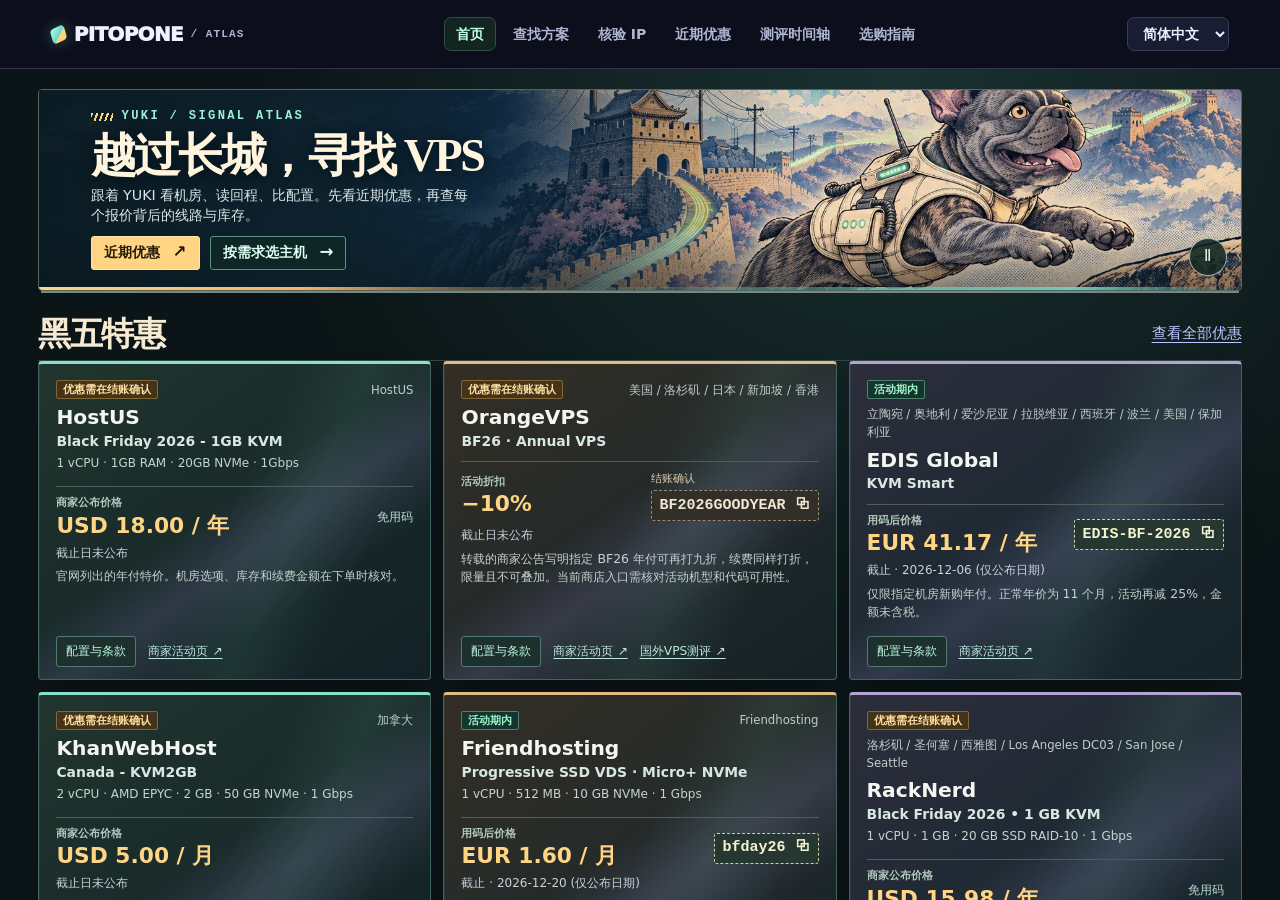
==== commit 94094385: "Add Atlas hardware filters and featured offer boards" ====
--- a/ip-atlas/index.html
+++ b/ip-atlas/index.html
@@ -6,7 +6,7 @@
 <title>PITOPONE · 全球网络选址图鉴</title>
 <link rel="stylesheet" href="fx.css?v=14f2-6ae65bfdf7"><script defer src="fx.js?v=14f2-8a2a043c4f"></script>
 <link rel="stylesheet" href="atlas.css?v=14-be1346ea23"><link rel="stylesheet" href="edition.css?v=14-c8c265f136"><link rel="stylesheet" href="comic.css?v=14-187dfc70f3"><link rel="stylesheet" href="buying.css?v=14-c0b80e8169"><link rel="stylesheet" href="community.css?v=14-a8d743fb85"><link rel="stylesheet" href="forum-feed.css?v=14-1a698858c0"><link rel="stylesheet" href="quick-pick.css?v=14-d604cd5195"><link rel="stylesheet" href="portal.css?v=14-0adac3fc49"><link rel="stylesheet" href="journal.css?v=14-8366314b82"><link rel="stylesheet" href="era.css?v=14-8e54f1446a"><link rel="stylesheet" href="routes.css?v=14-5e7ae7f5df"><link rel="stylesheet" href="commerce-cards.css?v=14-71ffe017d8"><link rel="preload" href="art/yuki-era-cover.webp" as="image" fetchpriority="high">
-<script defer src="locale.js?v=14-5c5436848f"></script><script defer src="catalog.js?v=14-7ff4390207"></script><script defer src="edition-data.js?v=14-81514d7c38"></script><script defer src="commercial-data.js?v=14-a1989ab55a"></script><script defer src="edition.js?v=14-7c1774dc57"></script><script defer src="community-data.js?v=14-fcdb7299aa"></script><script defer src="comic.js?v=14-2975d51d75"></script><script defer src="billing.js?v=14fx-94407e9bbc"></script><script defer src="greencloud-prices.js?v=14fx-27f2504531"></script><script defer src="buying.js?v=14p3-3cbd6cd9a5"></script><script defer src="stock.js?v=14f2-b2c9b3be30"></script><script defer src="stock-list.js?v=14fx-9346cdfa64"></script><script defer src="community.js?v=14fx-13d8c6870b"></script><script defer src="forum-feed.js?v=14f2-271e33ab39"></script><script defer src="ip-evidence.js?v=14-62db78648e"></script><script defer src="network-plans.js?v=14-a755da1be4"></script><script defer src="field-merchants.js?v=14-fa953984d4"></script><script defer src="meow-merchants.js?v=14-d4b30f4420"></script><script defer src="global-markets.js?v=14-04d93fb9a6"></script><script defer src="thin-markets.js?v=14-d177640db4"></script><script defer src="author-reports.js?v=14-48f77e4be0"></script><script defer src="journal.js?v=14-4e5823dd08"></script><script defer src="mainstream-plans.js?v=14-312c654a2d"></script><script defer src="regional-plans.js?v=14-9655cfd79e"></script><script defer src="supplement-plans.js?v=14-3c0a98429f"></script>
+<script defer src="locale.js?v=14-5c5436848f"></script><script defer src="catalog.js?v=14-7ff4390207"></script><script defer src="edition-data.js?v=14-81514d7c38"></script><script defer src="commercial-data.js?v=14-a1989ab55a"></script><script defer src="edition.js?v=14-7c1774dc57"></script><script defer src="community-data.js?v=14-fcdb7299aa"></script><script defer src="comic.js?v=14-2975d51d75"></script><script defer src="billing.js?v=14p5-41e280f75f"></script><script defer src="greencloud-prices.js?v=14fx-27f2504531"></script><script defer src="buying.js?v=14p5-6e2de08a73"></script><script defer src="stock.js?v=14f2-b2c9b3be30"></script><script defer src="stock-list.js?v=14fx-9346cdfa64"></script><script defer src="community.js?v=14fx-13d8c6870b"></script><script defer src="forum-feed.js?v=14f2-271e33ab39"></script><script defer src="ip-evidence.js?v=14-62db78648e"></script><script defer src="network-plans.js?v=14-a755da1be4"></script><script defer src="field-merchants.js?v=14-fa953984d4"></script><script defer src="meow-merchants.js?v=14-d4b30f4420"></script><script defer src="global-markets.js?v=14-04d93fb9a6"></script><script defer src="thin-markets.js?v=14-d177640db4"></script><script defer src="author-reports.js?v=14-48f77e4be0"></script><script defer src="journal.js?v=14-4e5823dd08"></script><script defer src="mainstream-plans.js?v=14-312c654a2d"></script><script defer src="regional-plans.js?v=14-9655cfd79e"></script><script defer src="supplement-plans.js?v=14-3c0a98429f"></script>
 <script defer src="project-cloud.js?v=14-956fa95c30"></script>
 <script defer src="project-edge.js?v=14-5718ecfcaf"></script>
 <script defer src="mhy-plans.js?v=14-76260327fb"></script>
@@ -47,8 +47,9 @@
 <script defer src="deal-terms.js?v=14-96d276694c"></script>
 <script defer src="review-store-data.js?v=14-7b84830f49"></script><script defer src="review-store.js?v=14-3216f08c03"></script>
 <script defer src="storefront-updates.js?v=14f2-eaad83c832"></script>
+<script defer src="hardware-filters.js?v=14p5-5a845a4c07"></script>
 <script defer src="traffic.js?v=14-79e9adb6b0"></script><link rel="stylesheet" href="traffic.css?v=14-8349c26715">
-<script defer src="route-data.js?v=14f2-a22d6d99f3"></script><script defer src="cpu-model-evidence.js?v=14-63d92ae89d"></script><script defer src="merchant-catalog-seed.js?v=14p4-d6b9d3b102"></script><script defer src="november-store-offers.js?v=14p4-2e8456ce02"></script><script defer src="merchant-catalog.js?v=14p4-cc10103a02"></script><script defer src="merchant-finder.js?v=14p4-dcf032efcd"></script><script defer src="quick-pick.js?v=14p3-a0fa31d9b3"></script><script defer src="portal.js?v=14fx-1a3f72c007"></script><script defer src="era.js?v=14-c5c9ae38b6"></script><script defer src="probe-status.js?v=14-398586acdc"></script><script defer src="commerce-cards.js?v=14p3-c556c1b72c"></script><script defer src="atlas.js?v=14p3-53bd7a79a8"></script>
+<script defer src="route-data.js?v=14f2-a22d6d99f3"></script><script defer src="cpu-model-evidence.js?v=14-63d92ae89d"></script><script defer src="merchant-catalog-seed.js?v=14p4-d6b9d3b102"></script><script defer src="november-store-offers.js?v=14p4-2e8456ce02"></script><script defer src="merchant-catalog.js?v=14p5-b68e32cb52"></script><script defer src="merchant-finder.js?v=14p4-dcf032efcd"></script><script defer src="quick-pick.js?v=14p5-3f68d53fb1"></script><script defer src="portal.js?v=14p5-d6c542ae98"></script><script defer src="era.js?v=14-c5c9ae38b6"></script><script defer src="probe-status.js?v=14-398586acdc"></script><script defer src="commerce-cards.js?v=14p3-c556c1b72c"></script><script defer src="atlas.js?v=14p5-d63c44e055"></script>
 <link rel="stylesheet" href="billing.css?v=14-1349953197"><link rel="stylesheet" href="merchant-browser.css?v=14-ec06b94b88">
 </head>
 <body>
@@ -67,6 +68,7 @@
 <section class="home-offers black-friday-home" aria-labelledby="home-black-friday-title">
 <div class="home-offers-head"><h2 id="home-black-friday-title" data-t="boardBF">黑五特惠</h2><a href="#offers" data-t="portalAll">查看全部优惠</a></div>
 <div class="featured-grid" id="featured-black-friday"></div>
+<button class="board-more" id="black-friday-more" type="button" data-t="boardMore" aria-controls="featured-black-friday" hidden>展开更多优惠</button>
 </section>
 <section class="home-offers" aria-labelledby="home-offer-title">
 <div class="home-offers-head"><h2 id="home-offer-title" data-t="offers">近期优惠</h2>
@@ -78,7 +80,7 @@
 <button type="button" data-home-filter="direct" aria-pressed="false" data-t="boardDirect">直接特价</button>
 <span id="board-count" class="board-count" role="status"></span></div>
 <div class="featured-grid" id="featured-offers"><div class="featured-empty"><a href="https://lowendtalk.com/categories/offers" target="_blank" rel="noopener noreferrer">LowEndTalk · Offers ↗</a> · <a href="#offers">商家活动 →</a></div></div>
-<button class="board-more" id="board-more" type="button" data-t="boardMore" hidden>展开更多优惠</button></section>
+<button class="board-more" id="board-more" type="button" data-t="boardMore" aria-controls="featured-offers" hidden>展开更多优惠</button></section>
 <nav class="task-doors" aria-label="PITOPONE"><a href="#offers" data-open-feed data-t="homeFeed"></a><a href="#journal" data-t="eraJournalLink"></a><a href="#verify" data-t="homeCheck"></a></nav>
 <nav class="starter-links" aria-label="PITOPONE"><b data-t="sampleFilters"></b><a href="?q-market=TW&amp;q-use=residential%2Cdynamic#directory" data-directory-query data-t="twDynamic"></a><a href="?q-market=JP&amp;q-use=residential%2Cstatic#directory" data-directory-query data-t="jpStatic"></a><a href="?q-market=HK&amp;q-use=broadcast#directory" data-directory-query data-t="hkCross"></a></nav><div id="coverage-numbers" class="stats"></div></div></section>
 <div class="bound">
@@ -95,6 +97,14 @@
 <label><span data-t="ip"></span><select id="ip"></select></label>
 <label><span data-t="route"></span><select id="route"></select></label>
 <label><span data-t="carrier"></span><select id="carrier"></select></label>
+<label><span data-t="portMin"></span><select id="port-min">
+<option value="" data-t="all"></option><option value="10">≥ 10 Mbps</option><option value="50">≥ 50 Mbps</option><option value="100">≥ 100 Mbps</option><option value="200">≥ 200 Mbps</option><option value="500">≥ 500 Mbps</option><option value="1000">≥ 1 Gbps</option><option value="2500">≥ 2.5 Gbps</option><option value="10000">≥ 10 Gbps</option><option value="25000">≥ 25 Gbps</option><option value="40000">≥ 40 Gbps</option>
+</select></label>
+<label><span data-t="trafficMin"></span><select id="traffic-min">
+<option value="" data-t="all"></option><option value="100">≥ 100 GB</option><option value="500">≥ 500 GB</option><option value="1000">≥ 1 TB</option><option value="2000">≥ 2 TB</option><option value="5000">≥ 5 TB</option><option value="10000">≥ 10 TB</option><option value="20000">≥ 20 TB</option><option value="50000">≥ 50 TB</option><option value="unmetered" data-t="unlimitedTraffic"></option>
+</select></label>
+<label class="search-field"><span data-t="cpuModel"></span><input type="search" id="cpu-query" list="cpu-model-choices" autocomplete="off" spellcheck="false"></label>
+<datalist id="cpu-model-choices"></datalist>
 <label class="shopping-filter"><span data-t="shoppingFilter"></span><select id="buy-filter"><option value="" data-t="all"></option><option value="price" data-t="publishedPrice"></option><option value="provider" data-t="providerRate"></option><option value="review" data-t="reviewedRate"></option><option value="live-rate" data-t="liveRateFilter"></option><option value="spec" data-t="fullSpec"></option><option value="probe" data-t="probeOnly"></option></select></label></form><div id="market-counts" class="market-counts"></div></div></div></aside><div class="index-results"><div class="resultbar"><output id="total" aria-live="polite"></output><label class="price-order"><span data-t="sortPlans">排序</span><select id="order" aria-describedby="order-note"></select></label><div><label class="check"><input id="promo" type="checkbox"><span data-t="promoOnly"></span></label><button type="button" id="reset" data-t="reset"></button><button type="button" id="compare" class="solid"></button></div></div>
 <p id="order-note" class="fx-status" role="status" hidden></p>
 <div class="directory-table" id="listing"></div>
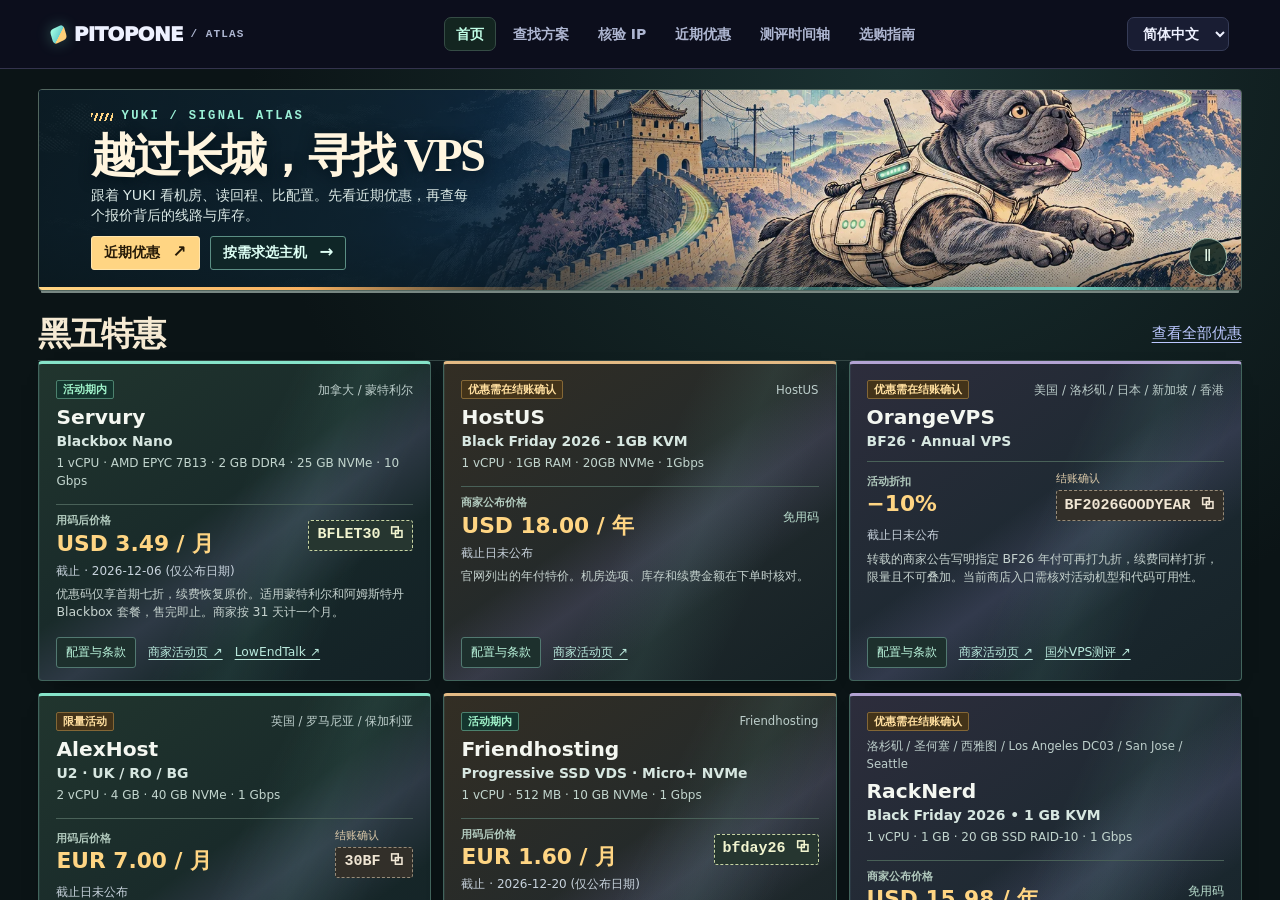
==== commit 12919b4c: "Update Atlas storefronts, matched benchmarks and Black Friday offers" ====
--- a/ip-atlas/index.html
+++ b/ip-atlas/index.html
@@ -5,8 +5,8 @@
 <meta name="theme-color" content="#0b1723"><meta name="description" content="全球 VPS、住宅线路与物理服务器的选址图鉴。按城市、线路证据、运营商与优惠筛选，对照样本 IP。">
 <title>PITOPONE · 全球网络选址图鉴</title>
 <link rel="stylesheet" href="fx.css?v=14f2-6ae65bfdf7"><script defer src="fx.js?v=14f2-8a2a043c4f"></script>
-<link rel="stylesheet" href="atlas.css?v=14-be1346ea23"><link rel="stylesheet" href="edition.css?v=14-c8c265f136"><link rel="stylesheet" href="comic.css?v=14-187dfc70f3"><link rel="stylesheet" href="buying.css?v=14-c0b80e8169"><link rel="stylesheet" href="community.css?v=14-a8d743fb85"><link rel="stylesheet" href="forum-feed.css?v=14-1a698858c0"><link rel="stylesheet" href="quick-pick.css?v=14-d604cd5195"><link rel="stylesheet" href="portal.css?v=14-0adac3fc49"><link rel="stylesheet" href="journal.css?v=14-8366314b82"><link rel="stylesheet" href="era.css?v=14-8e54f1446a"><link rel="stylesheet" href="routes.css?v=14-5e7ae7f5df"><link rel="stylesheet" href="commerce-cards.css?v=14-71ffe017d8"><link rel="preload" href="art/yuki-era-cover.webp" as="image" fetchpriority="high">
-<script defer src="locale.js?v=14-5c5436848f"></script><script defer src="catalog.js?v=14-7ff4390207"></script><script defer src="edition-data.js?v=14-81514d7c38"></script><script defer src="commercial-data.js?v=14-a1989ab55a"></script><script defer src="edition.js?v=14-7c1774dc57"></script><script defer src="community-data.js?v=14-fcdb7299aa"></script><script defer src="comic.js?v=14-2975d51d75"></script><script defer src="billing.js?v=14p5-41e280f75f"></script><script defer src="greencloud-prices.js?v=14fx-27f2504531"></script><script defer src="buying.js?v=14p5-6e2de08a73"></script><script defer src="stock.js?v=14f2-b2c9b3be30"></script><script defer src="stock-list.js?v=14fx-9346cdfa64"></script><script defer src="community.js?v=14fx-13d8c6870b"></script><script defer src="forum-feed.js?v=14f2-271e33ab39"></script><script defer src="ip-evidence.js?v=14-62db78648e"></script><script defer src="network-plans.js?v=14-a755da1be4"></script><script defer src="field-merchants.js?v=14-fa953984d4"></script><script defer src="meow-merchants.js?v=14-d4b30f4420"></script><script defer src="global-markets.js?v=14-04d93fb9a6"></script><script defer src="thin-markets.js?v=14-d177640db4"></script><script defer src="author-reports.js?v=14-48f77e4be0"></script><script defer src="journal.js?v=14-4e5823dd08"></script><script defer src="mainstream-plans.js?v=14-312c654a2d"></script><script defer src="regional-plans.js?v=14-9655cfd79e"></script><script defer src="supplement-plans.js?v=14-3c0a98429f"></script>
+<link rel="stylesheet" href="atlas.css?v=14-be1346ea23"><link rel="stylesheet" href="edition.css?v=14-c8c265f136"><link rel="stylesheet" href="comic.css?v=14-187dfc70f3"><link rel="stylesheet" href="buying.css?v=14-c0b80e8169"><link rel="stylesheet" href="community.css?v=14-a8d743fb85"><link rel="stylesheet" href="forum-feed.css?v=14-1a698858c0"><link rel="stylesheet" href="quick-pick.css?v=14-d604cd5195"><link rel="stylesheet" href="portal.css?v=14-0adac3fc49"><link rel="stylesheet" href="journal.css?v=14p6"><link rel="stylesheet" href="era.css?v=14-8e54f1446a"><link rel="stylesheet" href="routes.css?v=14-5e7ae7f5df"><link rel="stylesheet" href="commerce-cards.css?v=14-71ffe017d8"><link rel="preload" href="art/yuki-era-cover.webp" as="image" fetchpriority="high">
+<script defer src="locale.js?v=14-5c5436848f"></script><script defer src="catalog.js?v=14-7ff4390207"></script><script defer src="edition-data.js?v=14-81514d7c38"></script><script defer src="commercial-data.js?v=14-a1989ab55a"></script><script defer src="edition.js?v=14-7c1774dc57"></script><script defer src="community-data.js?v=14-fcdb7299aa"></script><script defer src="comic.js?v=14-2975d51d75"></script><script defer src="billing.js?v=14p5-41e280f75f"></script><script defer src="greencloud-prices.js?v=14fx-27f2504531"></script><script defer src="buying.js?v=14p5-6e2de08a73"></script><script defer src="stock.js?v=14f2-b2c9b3be30"></script><script defer src="stock-list.js?v=14fx-9346cdfa64"></script><script defer src="community.js?v=14fx-13d8c6870b"></script><script defer src="forum-feed.js?v=14p6"></script><script defer src="ip-evidence.js?v=14-62db78648e"></script><script defer src="network-plans.js?v=14-a755da1be4"></script><script defer src="field-merchants.js?v=14-fa953984d4"></script><script defer src="meow-merchants.js?v=14-d4b30f4420"></script><script defer src="global-markets.js?v=14-04d93fb9a6"></script><script defer src="thin-markets.js?v=14-d177640db4"></script><script defer src="author-reports.js?v=14-48f77e4be0"></script><script defer src="benchmark-evidence.js?v=14p7-92350b4700"></script><script defer src="journal.js?v=14p7-931f7f42de"></script><script defer src="mainstream-plans.js?v=14-312c654a2d"></script><script defer src="regional-plans.js?v=14-9655cfd79e"></script><script defer src="supplement-plans.js?v=14-3c0a98429f"></script>
 <script defer src="project-cloud.js?v=14-956fa95c30"></script>
 <script defer src="project-edge.js?v=14-5718ecfcaf"></script>
 <script defer src="mhy-plans.js?v=14-76260327fb"></script>
@@ -49,7 +49,10 @@
 <script defer src="storefront-updates.js?v=14f2-eaad83c832"></script>
 <script defer src="hardware-filters.js?v=14p5-5a845a4c07"></script>
 <script defer src="traffic.js?v=14-79e9adb6b0"></script><link rel="stylesheet" href="traffic.css?v=14-8349c26715">
-<script defer src="route-data.js?v=14f2-a22d6d99f3"></script><script defer src="cpu-model-evidence.js?v=14-63d92ae89d"></script><script defer src="merchant-catalog-seed.js?v=14p4-d6b9d3b102"></script><script defer src="november-store-offers.js?v=14p4-2e8456ce02"></script><script defer src="merchant-catalog.js?v=14p5-b68e32cb52"></script><script defer src="merchant-finder.js?v=14p4-dcf032efcd"></script><script defer src="quick-pick.js?v=14p5-3f68d53fb1"></script><script defer src="portal.js?v=14p5-d6c542ae98"></script><script defer src="era.js?v=14-c5c9ae38b6"></script><script defer src="probe-status.js?v=14-398586acdc"></script><script defer src="commerce-cards.js?v=14p3-c556c1b72c"></script><script defer src="atlas.js?v=14p5-d63c44e055"></script>
+<script defer src="route-data.js?v=14f2-a22d6d99f3"></script><script defer src="cpu-model-evidence.js?v=14-63d92ae89d"></script><script defer src="merchant-catalog-seed.js?v=14p4-d6b9d3b102"></script><script defer src="november-store-offers.js?v=14p4-2e8456ce02"></script><script defer src="november23-store.js?v=14p7-3ec87959a0"></script>
+<script defer src="kfchost-store.js?v=14p7-28522979f2"></script>
+<script defer src="november23-market-offers.js?v=14p7-66e57b5e47"></script>
+<script defer src="merchant-catalog.js?v=14p5-b68e32cb52"></script><script defer src="merchant-finder.js?v=14p4-dcf032efcd"></script><script defer src="quick-pick.js?v=14p5-3f68d53fb1"></script><script defer src="portal.js?v=14p5-d6c542ae98"></script><script defer src="era.js?v=14-c5c9ae38b6"></script><script defer src="probe-status.js?v=14-398586acdc"></script><script defer src="commerce-cards.js?v=14p6"></script><script defer src="atlas.js?v=14p5-d63c44e055"></script>
 <link rel="stylesheet" href="billing.css?v=14-1349953197"><link rel="stylesheet" href="merchant-browser.css?v=14-ec06b94b88">
 </head>
 <body>
--- a/ip-atlas/journal.css
+++ b/ip-atlas/journal.css
@@ -14,6 +14,8 @@
 .journal-actions,.journal-profiles {display:flex;gap:.6rem 1.25rem;flex-wrap:wrap;align-items:center}
 .journal-actions a,.journal-profiles a,.journal-related a {color:#a1e0f0;text-underline-offset:.2em;font-size:.86rem}
 .journal-profiles {margin:2rem 0;color:#c8d2e3}.journal-related {margin-block:1.35rem}.journal-related a {display:block;margin-top:.5rem}
+.benchmark-sample {padding:.65rem .85rem;margin:.55rem 0;background:#122637;border:1px solid #426278;border-radius:.55rem}
+.benchmark-sample .journal-actions {margin:0;align-items:center}.benchmark-sample .journal-meta {margin:.2rem 0}.benchmark-sample a {margin:.18rem 0}
 #journal-more {min-height:42px;padding:.5rem 1rem;border-radius:6px;background:#bdc5fc;color:#141628;font-weight:700}
 @media(max-width:650px){#journal-controls {grid-template-columns:1fr 1fr;gap:.6rem}#journal-controls label:first-child {grid-column:span 2}.journal-entry {grid-template-columns:2.1rem minmax(0,1fr);column-gap:.5rem}.journal-entry-body {padding-inline-start:.65rem}.journal-day {font-size:1.1rem}}
 
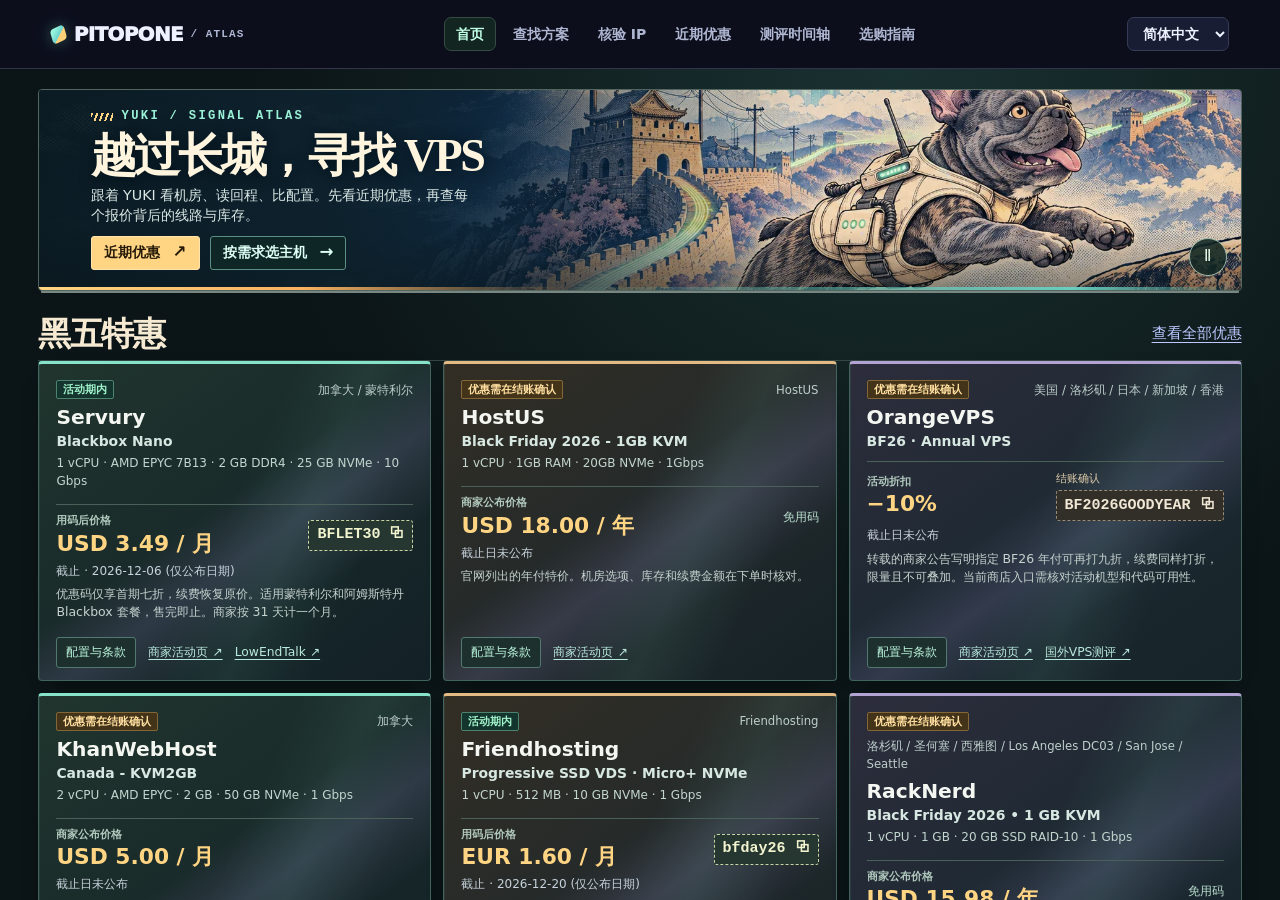
==== commit ad9b19e5: "Expand official cloud catalogs and add residential IP evidence filters" ====
--- a/ip-atlas/index.html
+++ b/ip-atlas/index.html
@@ -5,7 +5,7 @@
 <meta name="theme-color" content="#0b1723"><meta name="description" content="全球 VPS、住宅线路与物理服务器的选址图鉴。按城市、线路证据、运营商与优惠筛选，对照样本 IP。">
 <title>PITOPONE · 全球网络选址图鉴</title>
 <link rel="stylesheet" href="fx.css?v=14f2-6ae65bfdf7"><script defer src="fx.js?v=14f2-8a2a043c4f"></script>
-<link rel="stylesheet" href="atlas.css?v=14-be1346ea23"><link rel="stylesheet" href="edition.css?v=14-c8c265f136"><link rel="stylesheet" href="comic.css?v=14-187dfc70f3"><link rel="stylesheet" href="buying.css?v=14-c0b80e8169"><link rel="stylesheet" href="community.css?v=14-a8d743fb85"><link rel="stylesheet" href="forum-feed.css?v=14-1a698858c0"><link rel="stylesheet" href="quick-pick.css?v=14-d604cd5195"><link rel="stylesheet" href="portal.css?v=14-0adac3fc49"><link rel="stylesheet" href="journal.css?v=14p6"><link rel="stylesheet" href="era.css?v=14-8e54f1446a"><link rel="stylesheet" href="routes.css?v=14-5e7ae7f5df"><link rel="stylesheet" href="commerce-cards.css?v=14-71ffe017d8"><link rel="preload" href="art/yuki-era-cover.webp" as="image" fetchpriority="high">
+<link rel="stylesheet" href="atlas.css?v=14-be1346ea23"><link rel="stylesheet" href="edition.css?v=14-c8c265f136"><link rel="stylesheet" href="comic.css?v=14-187dfc70f3"><link rel="stylesheet" href="buying.css?v=14-c0b80e8169"><link rel="stylesheet" href="community.css?v=14-a8d743fb85"><link rel="stylesheet" href="forum-feed.css?v=14-1a698858c0"><link rel="stylesheet" href="quick-pick.css?v=14-d604cd5195"><link rel="stylesheet" href="portal.css?v=14-0adac3fc49"><link rel="stylesheet" href="journal.css?v=14p6"><link rel="stylesheet" href="era.css?v=14-8e54f1446a"><link rel="stylesheet" href="routes.css?v=14-5e7ae7f5df"><link rel="stylesheet" href="commerce-cards.css?v=14-71ffe017d8"><link rel="stylesheet" href="residential-guide.css?v=14p8-0fb2d155d8"><link rel="preload" href="art/yuki-era-cover.webp" as="image" fetchpriority="high">
 <script defer src="locale.js?v=14-5c5436848f"></script><script defer src="catalog.js?v=14-7ff4390207"></script><script defer src="edition-data.js?v=14-81514d7c38"></script><script defer src="commercial-data.js?v=14-a1989ab55a"></script><script defer src="edition.js?v=14-7c1774dc57"></script><script defer src="community-data.js?v=14-fcdb7299aa"></script><script defer src="comic.js?v=14-2975d51d75"></script><script defer src="billing.js?v=14p5-41e280f75f"></script><script defer src="greencloud-prices.js?v=14fx-27f2504531"></script><script defer src="buying.js?v=14p5-6e2de08a73"></script><script defer src="stock.js?v=14f2-b2c9b3be30"></script><script defer src="stock-list.js?v=14fx-9346cdfa64"></script><script defer src="community.js?v=14fx-13d8c6870b"></script><script defer src="forum-feed.js?v=14p6"></script><script defer src="ip-evidence.js?v=14-62db78648e"></script><script defer src="network-plans.js?v=14-a755da1be4"></script><script defer src="field-merchants.js?v=14-fa953984d4"></script><script defer src="meow-merchants.js?v=14-d4b30f4420"></script><script defer src="global-markets.js?v=14-04d93fb9a6"></script><script defer src="thin-markets.js?v=14-d177640db4"></script><script defer src="author-reports.js?v=14-48f77e4be0"></script><script defer src="benchmark-evidence.js?v=14p7-92350b4700"></script><script defer src="journal.js?v=14p7-931f7f42de"></script><script defer src="mainstream-plans.js?v=14-312c654a2d"></script><script defer src="regional-plans.js?v=14-9655cfd79e"></script><script defer src="supplement-plans.js?v=14-3c0a98429f"></script>
 <script defer src="project-cloud.js?v=14-956fa95c30"></script>
 <script defer src="project-edge.js?v=14-5718ecfcaf"></script>
@@ -52,7 +52,13 @@
 <script defer src="route-data.js?v=14f2-a22d6d99f3"></script><script defer src="cpu-model-evidence.js?v=14-63d92ae89d"></script><script defer src="merchant-catalog-seed.js?v=14p4-d6b9d3b102"></script><script defer src="november-store-offers.js?v=14p4-2e8456ce02"></script><script defer src="november23-store.js?v=14p7-3ec87959a0"></script>
 <script defer src="kfchost-store.js?v=14p7-28522979f2"></script>
 <script defer src="november23-market-offers.js?v=14p7-66e57b5e47"></script>
-<script defer src="merchant-catalog.js?v=14p5-b68e32cb52"></script><script defer src="merchant-finder.js?v=14p4-dcf032efcd"></script><script defer src="quick-pick.js?v=14p5-3f68d53fb1"></script><script defer src="portal.js?v=14p5-d6c542ae98"></script><script defer src="era.js?v=14-c5c9ae38b6"></script><script defer src="probe-status.js?v=14-398586acdc"></script><script defer src="commerce-cards.js?v=14p6"></script><script defer src="atlas.js?v=14p5-d63c44e055"></script>
+<script defer src="akamai-store.js?v=14p8-086016d4dd"></script>
+<script defer src="vps-performance-store.js?v=14p8-4f07bdc385"></script>
+<script defer src="lazco-store.js?v=14p8-4d60db4259"></script>
+<script defer src="expanded-official-stores.js?v=14p8-166514aa9b"></script>
+<script defer src="residential-store.js?v=14p8-aa053cc4ac"></script>
+<script defer src="residential-guide.js?v=14p8-713da0d664"></script>
+<script defer src="merchant-catalog.js?v=14p8-03dae4fb56"></script><script defer src="merchant-finder.js?v=14p8-670e684ce8"></script><script defer src="quick-pick.js?v=14p8-310147b5a0"></script><script defer src="portal.js?v=14p5-d6c542ae98"></script><script defer src="era.js?v=14-c5c9ae38b6"></script><script defer src="probe-status.js?v=14-398586acdc"></script><script defer src="commerce-cards.js?v=14p6"></script><script defer src="atlas.js?v=14p8-79bcd58062"></script>
 <link rel="stylesheet" href="billing.css?v=14-1349953197"><link rel="stylesheet" href="merchant-browser.css?v=14-ec06b94b88">
 </head>
 <body>
@@ -85,10 +91,11 @@
 <div class="featured-grid" id="featured-offers"><div class="featured-empty"><a href="https://lowendtalk.com/categories/offers" target="_blank" rel="noopener noreferrer">LowEndTalk · Offers ↗</a> · <a href="#offers">商家活动 →</a></div></div>
 <button class="board-more" id="board-more" type="button" data-t="boardMore" aria-controls="featured-offers" hidden>展开更多优惠</button></section>
 <nav class="task-doors" aria-label="PITOPONE"><a href="#offers" data-open-feed data-t="homeFeed"></a><a href="#journal" data-t="eraJournalLink"></a><a href="#verify" data-t="homeCheck"></a></nav>
-<nav class="starter-links" aria-label="PITOPONE"><b data-t="sampleFilters"></b><a href="?q-market=TW&amp;q-use=residential%2Cdynamic#directory" data-directory-query data-t="twDynamic"></a><a href="?q-market=JP&amp;q-use=residential%2Cstatic#directory" data-directory-query data-t="jpStatic"></a><a href="?q-market=HK&amp;q-use=broadcast#directory" data-directory-query data-t="hkCross"></a></nav><div id="coverage-numbers" class="stats"></div></div></section>
+<nav class="starter-links" aria-label="PITOPONE"><b data-t="sampleFilters"></b><a href="?q-market=TW&amp;q-use=residential%2Cdynamic#directory" data-directory-query data-t="twDynamic"></a><a href="?q-market=JP&amp;q-use=residential%2Cstatic#directory" data-directory-query data-t="jpStatic"></a><a href="?q-market=HK&amp;q-use=broadcast#directory" data-directory-query data-t="hkCross"></a><a href="?q-use=home-access#directory" id="home-residential" data-directory-query>家宽与 IP 纯净度</a></nav><div id="coverage-numbers" class="stats"></div></div></section>
 <div class="bound">
 <section id="directory" data-view="directory" class="block"><div class="comic-ribbon"><img class="jump-loop" src="art/yuki-still.webp" width="112" height="68" alt=""><div><p class="series">PITOPONE / YUKI</p><strong data-t="comicTitle"></strong></div><a href="#top" data-t="homeComic"></a></div>
 <div class="section-head"><h2 data-t="browse"></h2><div class="folio">PITOPONE <span>／</span> <time datetime="2026-11-20">2026.11.20</time></div></div>
+<section class="residential-guide" id="residential-guide" aria-labelledby="residential-guide-title"></section>
 <section id="quick-pick" aria-label="PITOPONE"></section><div id="scope-banner"><span id="scope-title"></span><div class="continents" id="zones" role="group" aria-label="地区"></div></div>
 <nav id="provider-shortcuts" class="carrier-nav merchant-browser" aria-label="VPS"></nav>
 <button class="filter-toggle" type="button" id="filter-toggle" aria-controls="filter-fold" aria-expanded="true"><span data-t="filters"></span><b aria-hidden="true">⇄</b></button><div class="index-layout" id="catalog-layout"><aside class="index-side" id="filter-fold"><div class="filter-clip"><div class="filter-interior"><form class="filters" id="filters" role="search">
--- a/ip-atlas/residential-guide.css
+++ b/ip-atlas/residential-guide.css
@@ -0,0 +1,45 @@
+.residential-guide,.residential-evidence {
+  margin: 16px 0;
+  padding: 14px 16px;
+  border: 1px solid #567483;
+  border-inline-start: 3px solid #8dd1b9;
+  border-radius: 10px;
+  background: #18262f;
+  color: #e6f3f0;
+}
+
+.residential-guide h3,.residential-evidence h3 { margin: 0 0 4px; color: inherit; }
+.residential-guide p,.residential-evidence p { margin: 4px 0 10px; line-height: 1.5; font-size: 13px; }
+.residential-options { display: grid; grid-template-columns: repeat(4,minmax(0,1fr)); gap: 8px; }
+.residential-option {
+  display: grid;
+  align-content: start;
+  gap: 5px;
+  width: 100%;
+  min-width: 0;
+  padding: 9px 10px;
+  border: 1px solid #537180;
+  border-radius: 6px;
+  color: #e8f3f3;
+  background: #243641;
+  text-align: start;
+}
+.residential-option:hover,.residential-option[aria-pressed=true] { background: #305751; border-color: #a7e5ce; }
+.residential-option:focus-visible,.residential-links a:focus-visible,.residential-evidence a:focus-visible { outline: 2px solid #d7f5ce; outline-offset: 2px; }
+.residential-option-label { display: flex; flex-wrap: wrap; align-items: baseline; justify-content: space-between; gap: 4px; }
+.residential-option-label b { font-size: 14px; }
+.residential-option-label small { color: #b6e9d6; font-variant-numeric: tabular-nums; }
+.residential-option-note { font-size: 12px; line-height: 1.4; color: #d1e2e5; }
+.residential-links { display: flex; flex-wrap: wrap; gap: 6px 14px; margin-top: 10px; }
+.residential-links a,.residential-evidence a { color: #b8e9d8; font-size: 13px; text-decoration: underline; }
+.residential-card-label { display: block; margin-top: 4px; color: #beead7; }
+.residential-sample { margin-block: 9px; padding: 10px 0 0; border-top: 1px solid #4b6871; }
+.residential-sample h4,.residential-sample time { display: inline; margin-inline-end: 8px; }
+.residential-sample time,.residential-sample small { color: #d3e1e7; font-size: 12px; }
+.residential-sample small { display: block; margin-block: 4px; }
+.residential-evidence .residential-mixed-note { color: #ffdf9b; }
+.residential-evidence .residential-evidence-note { color: #c0d8db; margin-block-end: 0; }
+
+@media(max-width: 710px) {
+  .residential-options { grid-template-columns: repeat(2,minmax(0,1fr)); }
+}
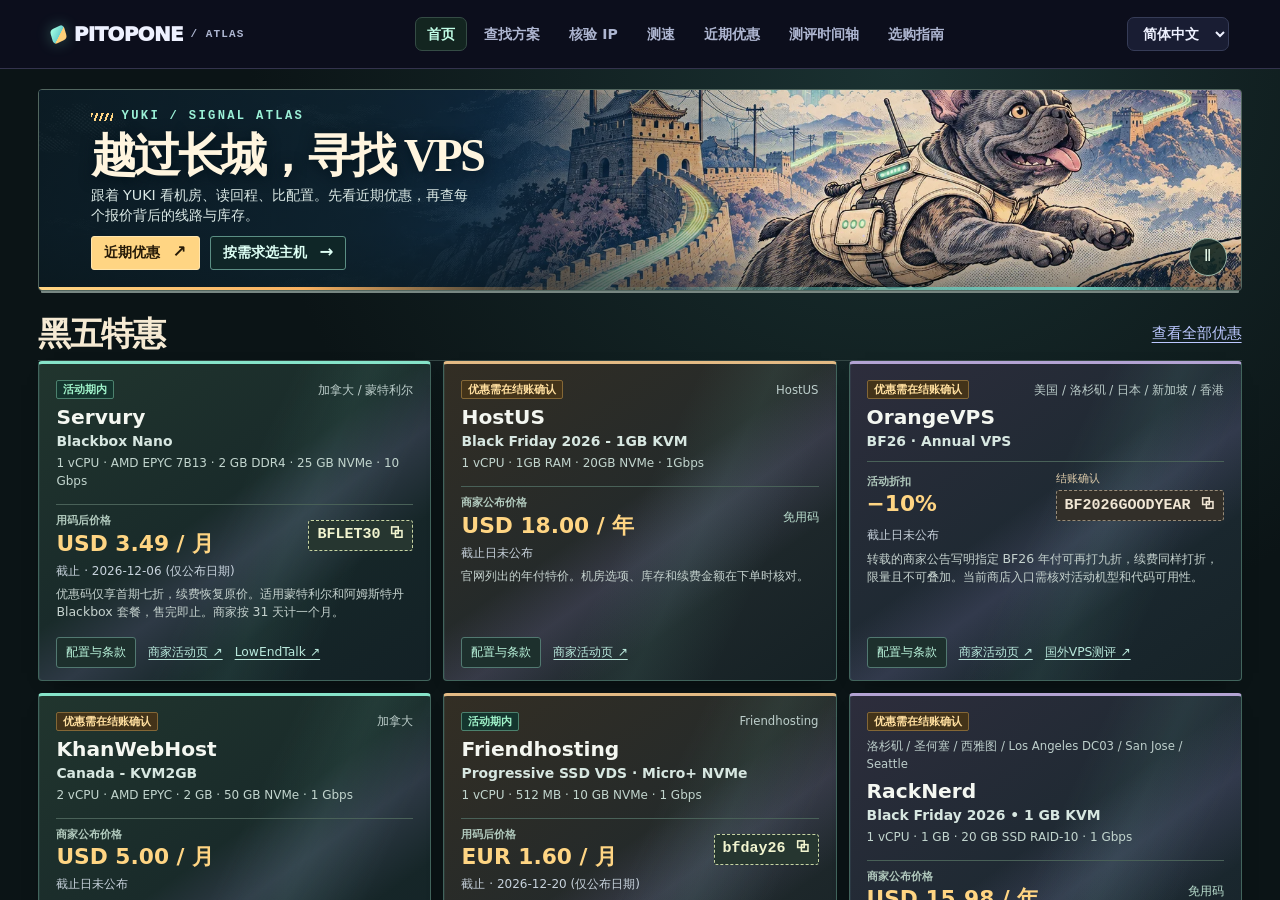
==== commit 4467f614: "Link the PITOPONE network quality test from Atlas" ====
--- a/ip-atlas/index.html
+++ b/ip-atlas/index.html
@@ -5,8 +5,8 @@
 <meta name="theme-color" content="#0b1723"><meta name="description" content="全球 VPS、住宅线路与物理服务器的选址图鉴。按城市、线路证据、运营商与优惠筛选，对照样本 IP。">
 <title>PITOPONE · 全球网络选址图鉴</title>
 <link rel="stylesheet" href="fx.css?v=14f2-6ae65bfdf7"><script defer src="fx.js?v=14f2-8a2a043c4f"></script>
-<link rel="stylesheet" href="atlas.css?v=14-be1346ea23"><link rel="stylesheet" href="edition.css?v=14-c8c265f136"><link rel="stylesheet" href="comic.css?v=14-187dfc70f3"><link rel="stylesheet" href="buying.css?v=14-c0b80e8169"><link rel="stylesheet" href="community.css?v=14-a8d743fb85"><link rel="stylesheet" href="forum-feed.css?v=14-1a698858c0"><link rel="stylesheet" href="quick-pick.css?v=14-d604cd5195"><link rel="stylesheet" href="portal.css?v=14-0adac3fc49"><link rel="stylesheet" href="journal.css?v=14p6"><link rel="stylesheet" href="era.css?v=14-8e54f1446a"><link rel="stylesheet" href="routes.css?v=14-5e7ae7f5df"><link rel="stylesheet" href="commerce-cards.css?v=14-71ffe017d8"><link rel="stylesheet" href="residential-guide.css?v=14p8-0fb2d155d8"><link rel="preload" href="art/yuki-era-cover.webp" as="image" fetchpriority="high">
-<script defer src="locale.js?v=14-5c5436848f"></script><script defer src="catalog.js?v=14-7ff4390207"></script><script defer src="edition-data.js?v=14-81514d7c38"></script><script defer src="commercial-data.js?v=14-a1989ab55a"></script><script defer src="edition.js?v=14-7c1774dc57"></script><script defer src="community-data.js?v=14-fcdb7299aa"></script><script defer src="comic.js?v=14-2975d51d75"></script><script defer src="billing.js?v=14p5-41e280f75f"></script><script defer src="greencloud-prices.js?v=14fx-27f2504531"></script><script defer src="buying.js?v=14p5-6e2de08a73"></script><script defer src="stock.js?v=14f2-b2c9b3be30"></script><script defer src="stock-list.js?v=14fx-9346cdfa64"></script><script defer src="community.js?v=14fx-13d8c6870b"></script><script defer src="forum-feed.js?v=14p6"></script><script defer src="ip-evidence.js?v=14-62db78648e"></script><script defer src="network-plans.js?v=14-a755da1be4"></script><script defer src="field-merchants.js?v=14-fa953984d4"></script><script defer src="meow-merchants.js?v=14-d4b30f4420"></script><script defer src="global-markets.js?v=14-04d93fb9a6"></script><script defer src="thin-markets.js?v=14-d177640db4"></script><script defer src="author-reports.js?v=14-48f77e4be0"></script><script defer src="benchmark-evidence.js?v=14p7-92350b4700"></script><script defer src="journal.js?v=14p7-931f7f42de"></script><script defer src="mainstream-plans.js?v=14-312c654a2d"></script><script defer src="regional-plans.js?v=14-9655cfd79e"></script><script defer src="supplement-plans.js?v=14-3c0a98429f"></script>
+<link rel="stylesheet" href="atlas.css?v=14-be1346ea23"><link rel="stylesheet" href="edition.css?v=14-c8c265f136"><link rel="stylesheet" href="comic.css?v=14-187dfc70f3"><link rel="stylesheet" href="buying.css?v=14-c0b80e8169"><link rel="stylesheet" href="community.css?v=14-a8d743fb85"><link rel="stylesheet" href="forum-feed.css?v=14-1a698858c0"><link rel="stylesheet" href="quick-pick.css?v=14-d604cd5195"><link rel="stylesheet" href="portal.css?v=14p9-a5f16e96d9"><link rel="stylesheet" href="journal.css?v=14p6"><link rel="stylesheet" href="era.css?v=14-8e54f1446a"><link rel="stylesheet" href="routes.css?v=14-5e7ae7f5df"><link rel="stylesheet" href="commerce-cards.css?v=14-71ffe017d8"><link rel="stylesheet" href="residential-guide.css?v=14p8-0fb2d155d8"><link rel="preload" href="art/yuki-era-cover.webp" as="image" fetchpriority="high">
+<script defer src="locale.js?v=14p9-0af0c573b3"></script><script defer src="catalog.js?v=14-7ff4390207"></script><script defer src="edition-data.js?v=14-81514d7c38"></script><script defer src="commercial-data.js?v=14-a1989ab55a"></script><script defer src="edition.js?v=14-7c1774dc57"></script><script defer src="community-data.js?v=14-fcdb7299aa"></script><script defer src="comic.js?v=14-2975d51d75"></script><script defer src="billing.js?v=14p5-41e280f75f"></script><script defer src="greencloud-prices.js?v=14fx-27f2504531"></script><script defer src="buying.js?v=14p5-6e2de08a73"></script><script defer src="stock.js?v=14f2-b2c9b3be30"></script><script defer src="stock-list.js?v=14fx-9346cdfa64"></script><script defer src="community.js?v=14fx-13d8c6870b"></script><script defer src="forum-feed.js?v=14p6"></script><script defer src="ip-evidence.js?v=14-62db78648e"></script><script defer src="network-plans.js?v=14-a755da1be4"></script><script defer src="field-merchants.js?v=14-fa953984d4"></script><script defer src="meow-merchants.js?v=14-d4b30f4420"></script><script defer src="global-markets.js?v=14-04d93fb9a6"></script><script defer src="thin-markets.js?v=14-d177640db4"></script><script defer src="author-reports.js?v=14-48f77e4be0"></script><script defer src="benchmark-evidence.js?v=14p7-92350b4700"></script><script defer src="journal.js?v=14p7-931f7f42de"></script><script defer src="mainstream-plans.js?v=14-312c654a2d"></script><script defer src="regional-plans.js?v=14-9655cfd79e"></script><script defer src="supplement-plans.js?v=14-3c0a98429f"></script>
 <script defer src="project-cloud.js?v=14-956fa95c30"></script>
 <script defer src="project-edge.js?v=14-5718ecfcaf"></script>
 <script defer src="mhy-plans.js?v=14-76260327fb"></script>
@@ -64,7 +64,7 @@
 <body>
 <header class="mast"><div class="bound mast-inner">
 <a class="wordmark" href="#top" aria-label="PITOPONE"><i aria-hidden="true"></i>PITOPONE<span>/ ATLAS</span></a>
-<nav><a href="#top" data-t="homeComic"></a><a href="#directory" data-t="browse">方案目录</a><a href="#verify" data-t="verify">IP 核验</a><a href="#offers" data-t="offers">优惠</a><a href="#journal" data-t="journalTitle"></a><a href="#field" data-t="method">查找方法</a></nav>
+<nav><a href="#top" data-t="homeComic"></a><a href="#directory" data-t="browse">方案目录</a><a href="#verify" data-t="verify">IP 核验</a><a href="https://speed.pitopone.com/" data-t="speedTest">测速</a><a href="#offers" data-t="offers">优惠</a><a href="#journal" data-t="journalTitle"></a><a href="#field" data-t="method">查找方法</a></nav>
 <select id="language" aria-label="Language"><option value="sc">简体中文</option><option value="tc">繁體中文</option><option value="en">English</option><option value="ja">日本語</option></select></div></header>
 <main id="top">
 <section id="home" data-view="top" class="comic-home"><div class="bound"><div class="portal-hero"><img class="portal-art" alt="" width="1942" height="809" src="art/yuki-era-cover.webp" fetchpriority="high">
@@ -90,7 +90,7 @@
 <span id="board-count" class="board-count" role="status"></span></div>
 <div class="featured-grid" id="featured-offers"><div class="featured-empty"><a href="https://lowendtalk.com/categories/offers" target="_blank" rel="noopener noreferrer">LowEndTalk · Offers ↗</a> · <a href="#offers">商家活动 →</a></div></div>
 <button class="board-more" id="board-more" type="button" data-t="boardMore" aria-controls="featured-offers" hidden>展开更多优惠</button></section>
-<nav class="task-doors" aria-label="PITOPONE"><a href="#offers" data-open-feed data-t="homeFeed"></a><a href="#journal" data-t="eraJournalLink"></a><a href="#verify" data-t="homeCheck"></a></nav>
+<nav class="task-doors" aria-label="PITOPONE"><a href="#offers" data-open-feed data-t="homeFeed"></a><a href="#journal" data-t="eraJournalLink"></a><a href="#verify" data-t="homeCheck"></a><a href="https://speed.pitopone.com/" data-t="speedLab">网络质量检测</a></nav>
 <nav class="starter-links" aria-label="PITOPONE"><b data-t="sampleFilters"></b><a href="?q-market=TW&amp;q-use=residential%2Cdynamic#directory" data-directory-query data-t="twDynamic"></a><a href="?q-market=JP&amp;q-use=residential%2Cstatic#directory" data-directory-query data-t="jpStatic"></a><a href="?q-market=HK&amp;q-use=broadcast#directory" data-directory-query data-t="hkCross"></a><a href="?q-use=home-access#directory" id="home-residential" data-directory-query>家宽与 IP 纯净度</a></nav><div id="coverage-numbers" class="stats"></div></div></section>
 <div class="bound">
 <section id="directory" data-view="directory" class="block"><div class="comic-ribbon"><img class="jump-loop" src="art/yuki-still.webp" width="112" height="68" alt=""><div><p class="series">PITOPONE / YUKI</p><strong data-t="comicTitle"></strong></div><a href="#top" data-t="homeComic"></a></div>
--- a/ip-atlas/portal.css
+++ b/ip-atlas/portal.css
@@ -214,6 +214,9 @@
   .portal-hero { min-height: 318px; }
   .featured-offer { padding: 12px; }
 }
+@media (701px <= width <= 950px) {
+  .mast nav { min-width: 0; flex-wrap: wrap; justify-content: center; }
+}
 @media(max-width: 700px) {
   .mast-inner { min-height: 62px; }
   .mast nav a { min-height: 30px; }
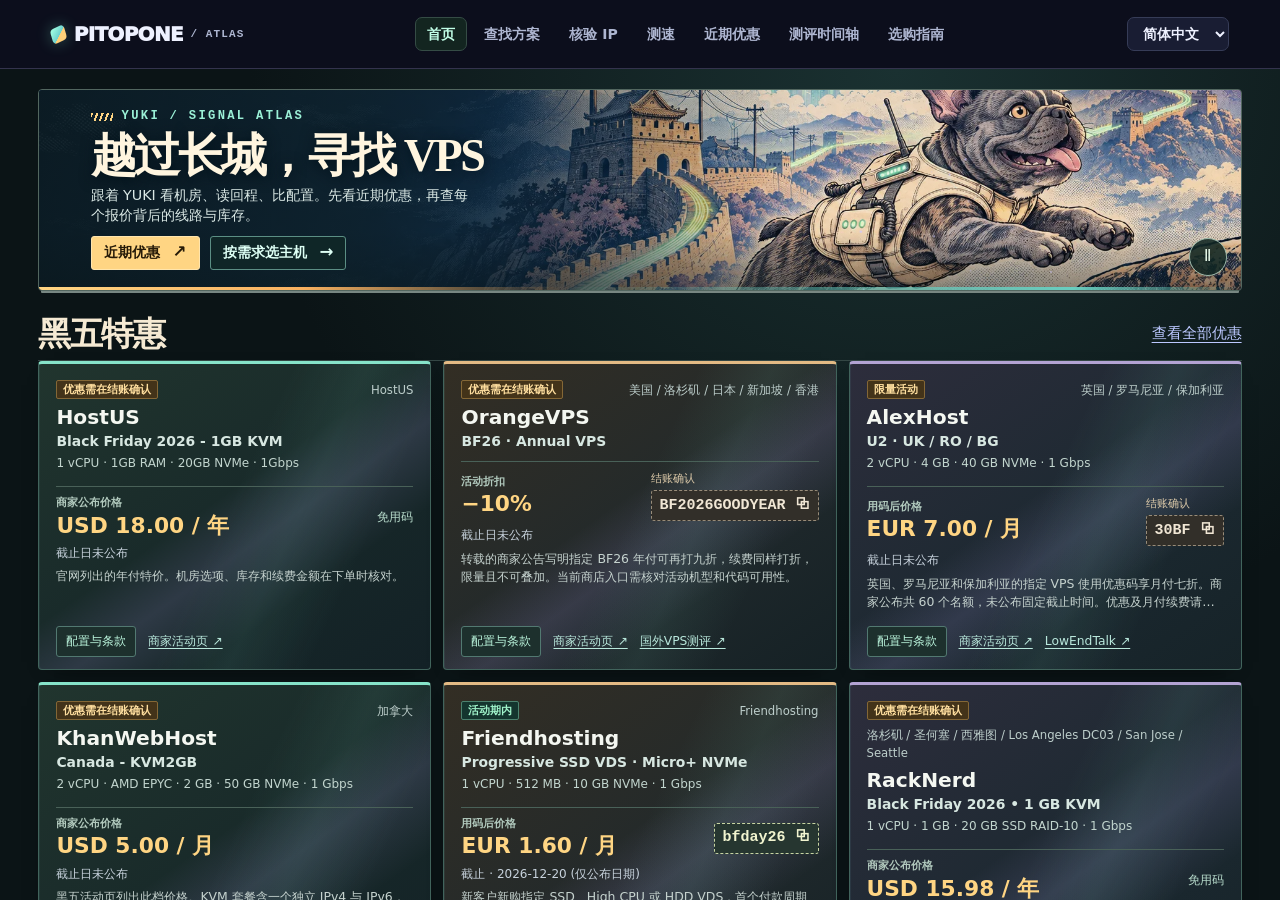
==== commit d55d4d0d: "Publish PITOPONE Speed as an Atlas tool" ====
--- a/ip-atlas/index.html
+++ b/ip-atlas/index.html
@@ -64,7 +64,7 @@
 <body>
 <header class="mast"><div class="bound mast-inner">
 <a class="wordmark" href="#top" aria-label="PITOPONE"><i aria-hidden="true"></i>PITOPONE<span>/ ATLAS</span></a>
-<nav><a href="#top" data-t="homeComic"></a><a href="#directory" data-t="browse">方案目录</a><a href="#verify" data-t="verify">IP 核验</a><a href="https://speed.pitopone.com/" data-t="speedTest">测速</a><a href="#offers" data-t="offers">优惠</a><a href="#journal" data-t="journalTitle"></a><a href="#field" data-t="method">查找方法</a></nav>
+<nav><a href="#top" data-t="homeComic"></a><a href="#directory" data-t="browse">方案目录</a><a href="#verify" data-t="verify">IP 核验</a><a href="/speed/" data-t="speedTest">测速</a><a href="#offers" data-t="offers">优惠</a><a href="#journal" data-t="journalTitle"></a><a href="#field" data-t="method">查找方法</a></nav>
 <select id="language" aria-label="Language"><option value="sc">简体中文</option><option value="tc">繁體中文</option><option value="en">English</option><option value="ja">日本語</option></select></div></header>
 <main id="top">
 <section id="home" data-view="top" class="comic-home"><div class="bound"><div class="portal-hero"><img class="portal-art" alt="" width="1942" height="809" src="art/yuki-era-cover.webp" fetchpriority="high">
@@ -90,7 +90,7 @@
 <span id="board-count" class="board-count" role="status"></span></div>
 <div class="featured-grid" id="featured-offers"><div class="featured-empty"><a href="https://lowendtalk.com/categories/offers" target="_blank" rel="noopener noreferrer">LowEndTalk · Offers ↗</a> · <a href="#offers">商家活动 →</a></div></div>
 <button class="board-more" id="board-more" type="button" data-t="boardMore" aria-controls="featured-offers" hidden>展开更多优惠</button></section>
-<nav class="task-doors" aria-label="PITOPONE"><a href="#offers" data-open-feed data-t="homeFeed"></a><a href="#journal" data-t="eraJournalLink"></a><a href="#verify" data-t="homeCheck"></a><a href="https://speed.pitopone.com/" data-t="speedLab">网络质量检测</a></nav>
+<nav class="task-doors" aria-label="PITOPONE"><a href="#offers" data-open-feed data-t="homeFeed"></a><a href="#journal" data-t="eraJournalLink"></a><a href="#verify" data-t="homeCheck"></a><a href="/speed/" data-t="speedLab">网络质量检测</a></nav>
 <nav class="starter-links" aria-label="PITOPONE"><b data-t="sampleFilters"></b><a href="?q-market=TW&amp;q-use=residential%2Cdynamic#directory" data-directory-query data-t="twDynamic"></a><a href="?q-market=JP&amp;q-use=residential%2Cstatic#directory" data-directory-query data-t="jpStatic"></a><a href="?q-market=HK&amp;q-use=broadcast#directory" data-directory-query data-t="hkCross"></a><a href="?q-use=home-access#directory" id="home-residential" data-directory-query>家宽与 IP 纯净度</a></nav><div id="coverage-numbers" class="stats"></div></div></section>
 <div class="bound">
 <section id="directory" data-view="directory" class="block"><div class="comic-ribbon"><img class="jump-loop" src="art/yuki-still.webp" width="112" height="68" alt=""><div><p class="series">PITOPONE / YUKI</p><strong data-t="comicTitle"></strong></div><a href="#top" data-t="homeComic"></a></div>
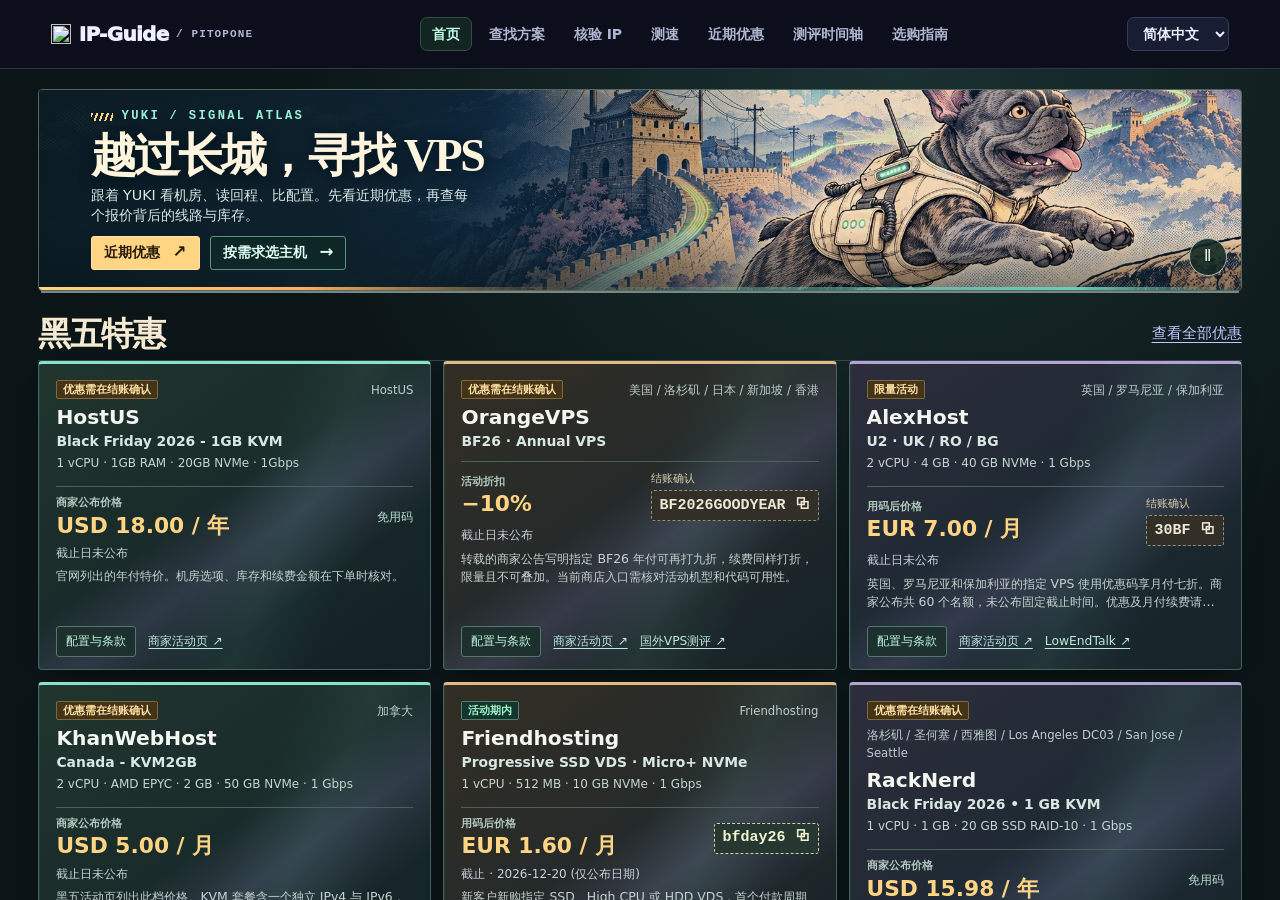
==== commit 2fecf58c: "Publish IP-Guide branding and bookmark icons" ====
--- a/ip-atlas/index.html
+++ b/ip-atlas/index.html
@@ -3,10 +3,14 @@
 <head>
 <meta charset="utf-8"><meta name="viewport" content="width=device-width,initial-scale=1">
 <meta name="theme-color" content="#0b1723"><meta name="description" content="全球 VPS、住宅线路与物理服务器的选址图鉴。按城市、线路证据、运营商与优惠筛选，对照样本 IP。">
-<title>PITOPONE · 全球网络选址图鉴</title>
+<title>IP-Guide</title>
+<meta name="application-name" content="IP-Guide">
+<meta property="og:site_name" content="IP-Guide"><meta property="og:title" content="IP-Guide">
+<link rel="icon" href="/favicon.ico?v=ip-guide-1" type="image/x-icon" sizes="16x16 32x32 48x48">
+<link rel="apple-touch-icon" href="/apple-touch-icon.png?v=ip-guide-1" sizes="180x180">
 <link rel="stylesheet" href="fx.css?v=14f2-6ae65bfdf7"><script defer src="fx.js?v=14f2-8a2a043c4f"></script>
 <link rel="stylesheet" href="atlas.css?v=14-be1346ea23"><link rel="stylesheet" href="edition.css?v=14-c8c265f136"><link rel="stylesheet" href="comic.css?v=14-187dfc70f3"><link rel="stylesheet" href="buying.css?v=14-c0b80e8169"><link rel="stylesheet" href="community.css?v=14-a8d743fb85"><link rel="stylesheet" href="forum-feed.css?v=14-1a698858c0"><link rel="stylesheet" href="quick-pick.css?v=14-d604cd5195"><link rel="stylesheet" href="portal.css?v=14p9-a5f16e96d9"><link rel="stylesheet" href="journal.css?v=14p6"><link rel="stylesheet" href="era.css?v=14-8e54f1446a"><link rel="stylesheet" href="routes.css?v=14-5e7ae7f5df"><link rel="stylesheet" href="commerce-cards.css?v=14-71ffe017d8"><link rel="stylesheet" href="residential-guide.css?v=14p8-0fb2d155d8"><link rel="preload" href="art/yuki-era-cover.webp" as="image" fetchpriority="high">
-<script defer src="locale.js?v=14p9-0af0c573b3"></script><script defer src="catalog.js?v=14-7ff4390207"></script><script defer src="edition-data.js?v=14-81514d7c38"></script><script defer src="commercial-data.js?v=14-a1989ab55a"></script><script defer src="edition.js?v=14-7c1774dc57"></script><script defer src="community-data.js?v=14-fcdb7299aa"></script><script defer src="comic.js?v=14-2975d51d75"></script><script defer src="billing.js?v=14p5-41e280f75f"></script><script defer src="greencloud-prices.js?v=14fx-27f2504531"></script><script defer src="buying.js?v=14p5-6e2de08a73"></script><script defer src="stock.js?v=14f2-b2c9b3be30"></script><script defer src="stock-list.js?v=14fx-9346cdfa64"></script><script defer src="community.js?v=14fx-13d8c6870b"></script><script defer src="forum-feed.js?v=14p6"></script><script defer src="ip-evidence.js?v=14-62db78648e"></script><script defer src="network-plans.js?v=14-a755da1be4"></script><script defer src="field-merchants.js?v=14-fa953984d4"></script><script defer src="meow-merchants.js?v=14-d4b30f4420"></script><script defer src="global-markets.js?v=14-04d93fb9a6"></script><script defer src="thin-markets.js?v=14-d177640db4"></script><script defer src="author-reports.js?v=14-48f77e4be0"></script><script defer src="benchmark-evidence.js?v=14p7-92350b4700"></script><script defer src="journal.js?v=14p7-931f7f42de"></script><script defer src="mainstream-plans.js?v=14-312c654a2d"></script><script defer src="regional-plans.js?v=14-9655cfd79e"></script><script defer src="supplement-plans.js?v=14-3c0a98429f"></script>
+<script defer src="locale.js?v=14p9-0af0c573b3"></script><script defer src="catalog.js?v=14-7ff4390207"></script><script defer src="edition-data.js?v=14-81514d7c38"></script><script defer src="commercial-data.js?v=14-a1989ab55a"></script><script defer src="edition.js?v=14-7c1774dc57"></script><script defer src="community-data.js?v=14-fcdb7299aa"></script><script defer src="comic.js?v=ip-guide-1-ae00e3d189"></script><script defer src="billing.js?v=14p5-41e280f75f"></script><script defer src="greencloud-prices.js?v=14fx-27f2504531"></script><script defer src="buying.js?v=14p5-6e2de08a73"></script><script defer src="stock.js?v=14f2-b2c9b3be30"></script><script defer src="stock-list.js?v=14fx-9346cdfa64"></script><script defer src="community.js?v=14fx-13d8c6870b"></script><script defer src="forum-feed.js?v=14p6"></script><script defer src="ip-evidence.js?v=14-62db78648e"></script><script defer src="network-plans.js?v=14-a755da1be4"></script><script defer src="field-merchants.js?v=14-fa953984d4"></script><script defer src="meow-merchants.js?v=14-d4b30f4420"></script><script defer src="global-markets.js?v=14-04d93fb9a6"></script><script defer src="thin-markets.js?v=14-d177640db4"></script><script defer src="author-reports.js?v=14-48f77e4be0"></script><script defer src="benchmark-evidence.js?v=14p7-92350b4700"></script><script defer src="journal.js?v=14p7-931f7f42de"></script><script defer src="mainstream-plans.js?v=14-312c654a2d"></script><script defer src="regional-plans.js?v=14-9655cfd79e"></script><script defer src="supplement-plans.js?v=14-3c0a98429f"></script>
 <script defer src="project-cloud.js?v=14-956fa95c30"></script>
 <script defer src="project-edge.js?v=14-5718ecfcaf"></script>
 <script defer src="mhy-plans.js?v=14-76260327fb"></script>
@@ -58,12 +62,12 @@
 <script defer src="expanded-official-stores.js?v=14p8-166514aa9b"></script>
 <script defer src="residential-store.js?v=14p8-aa053cc4ac"></script>
 <script defer src="residential-guide.js?v=14p8-713da0d664"></script>
-<script defer src="merchant-catalog.js?v=14p8-03dae4fb56"></script><script defer src="merchant-finder.js?v=14p8-670e684ce8"></script><script defer src="quick-pick.js?v=14p8-310147b5a0"></script><script defer src="portal.js?v=14p5-d6c542ae98"></script><script defer src="era.js?v=14-c5c9ae38b6"></script><script defer src="probe-status.js?v=14-398586acdc"></script><script defer src="commerce-cards.js?v=14p6"></script><script defer src="atlas.js?v=14p8-79bcd58062"></script>
+<script defer src="merchant-catalog.js?v=14p8-03dae4fb56"></script><script defer src="merchant-finder.js?v=14p8-670e684ce8"></script><script defer src="quick-pick.js?v=14p8-310147b5a0"></script><script defer src="portal.js?v=14p5-d6c542ae98"></script><script defer src="era.js?v=14-c5c9ae38b6"></script><script defer src="probe-status.js?v=14-398586acdc"></script><script defer src="commerce-cards.js?v=14p6"></script><script defer src="atlas.js?v=ip-guide-1-95d3b51154"></script>
 <link rel="stylesheet" href="billing.css?v=14-1349953197"><link rel="stylesheet" href="merchant-browser.css?v=14-ec06b94b88">
 </head>
 <body>
 <header class="mast"><div class="bound mast-inner">
-<a class="wordmark" href="#top" aria-label="PITOPONE"><i aria-hidden="true"></i>PITOPONE<span>/ ATLAS</span></a>
+<a class="wordmark" href="#top" aria-label="IP-Guide"><img src="/ip-guide-mark.png" alt="" width="20" height="20">IP-Guide<span>/ PITOPONE</span></a>
 <nav><a href="#top" data-t="homeComic"></a><a href="#directory" data-t="browse">方案目录</a><a href="#verify" data-t="verify">IP 核验</a><a href="/speed/" data-t="speedTest">测速</a><a href="#offers" data-t="offers">优惠</a><a href="#journal" data-t="journalTitle"></a><a href="#field" data-t="method">查找方法</a></nav>
 <select id="language" aria-label="Language"><option value="sc">简体中文</option><option value="tc">繁體中文</option><option value="en">English</option><option value="ja">日本語</option></select></div></header>
 <main id="top">
@@ -147,8 +151,8 @@
 <div class="traffic-notes"><small data-t="trafficAbout"></small><small id="traffic-note"></small></div>
 </section>
 <p id="fx-status" class="fx-status"></p>
-<footer><a class="wordmark" href="#top">PITOPONE<span>/ ATLAS</span></a><div><a href="https://github.com/souldance7-ai/VPS-/tree/site/ip-atlas/ip-atlas">GitHub ↗</a> <a href="https://pitopone.com/">pitopone.com ↗</a></div></footer>
+<footer><a class="wordmark" href="#top"><img src="/ip-guide-mark.png" alt="" width="20" height="20">IP-Guide<span>/ PITOPONE</span></a><div><a href="https://github.com/souldance7-ai/VPS-/tree/site/ip-atlas/ip-atlas">GitHub ↗</a> <a href="https://pitopone.com/">pitopone.com ↗</a></div></footer>
 </div></main><div class="ink-transition" id="ink-transition" aria-hidden="true"><i></i><i></i><i></i></div>
-<dialog id="drawer"><div class="dialog-top"><span class="folio">PITOPONE / ATLAS</span><button id="close" type="button" aria-label="Close">×</button></div><div id="dialog-body"></div></dialog>
+<dialog id="drawer"><div class="dialog-top"><span class="folio">IP-Guide</span><button id="close" type="button" aria-label="Close">×</button></div><div id="dialog-body"></div></dialog>
 <div role="status" id="toast" hidden></div>
 </body></html>
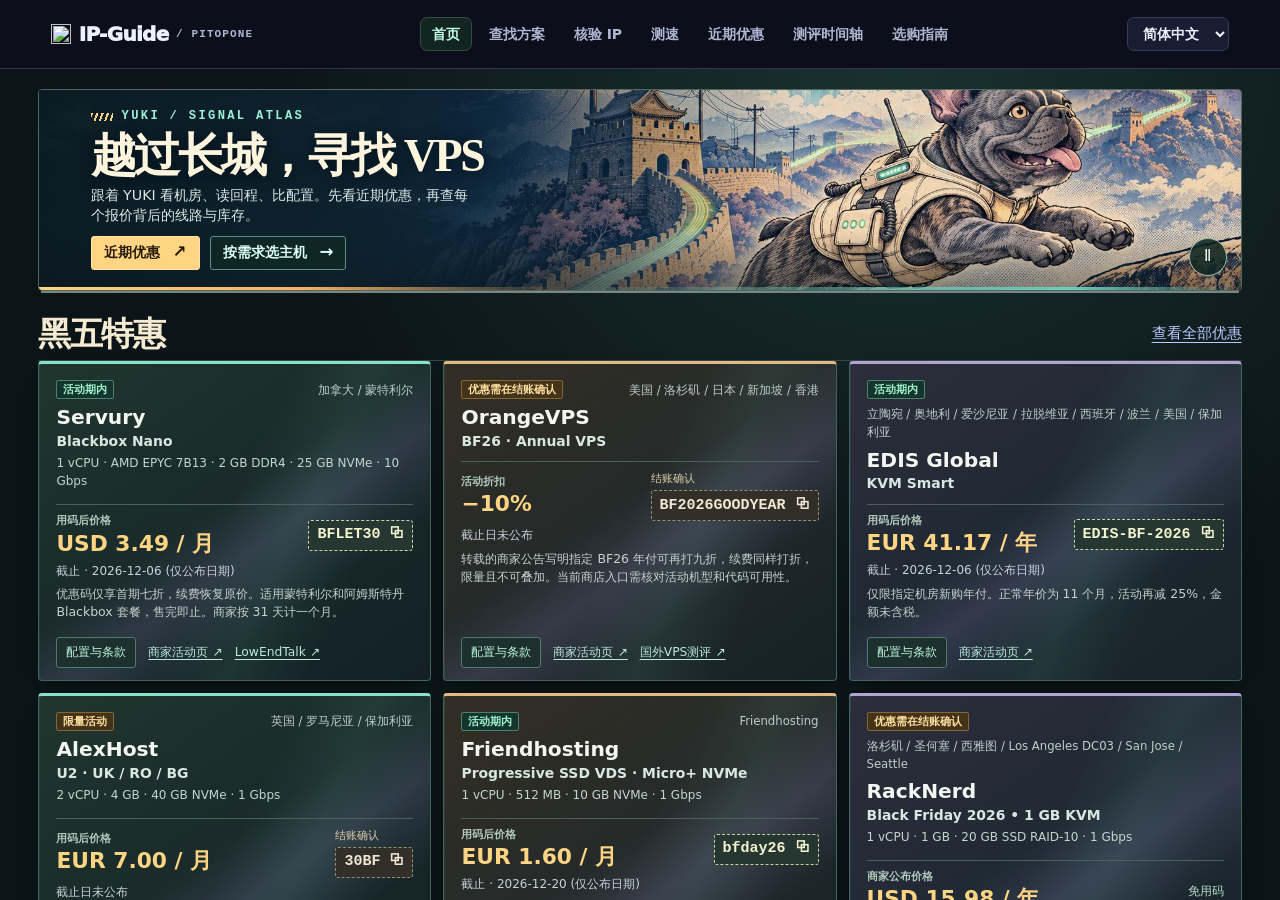
==== commit 0d59ad84: "Add system, light and dark appearance settings to IP-Guide" ====
--- a/ip-atlas/index.html
+++ b/ip-atlas/index.html
@@ -3,6 +3,7 @@
 <head>
 <meta charset="utf-8"><meta name="viewport" content="width=device-width,initial-scale=1">
 <meta name="theme-color" content="#0b1723"><meta name="description" content="全球 VPS、住宅线路与物理服务器的选址图鉴。按城市、线路证据、运营商与优惠筛选，对照样本 IP。">
+<meta name="color-scheme" content="light dark"><script src="/site-theme.js?v=theme-1-e4c2a32192"></script>
 <title>IP-Guide</title>
 <meta name="application-name" content="IP-Guide">
 <meta property="og:site_name" content="IP-Guide"><meta property="og:title" content="IP-Guide">
@@ -64,12 +65,13 @@
 <script defer src="residential-guide.js?v=14p8-713da0d664"></script>
 <script defer src="merchant-catalog.js?v=14p8-03dae4fb56"></script><script defer src="merchant-finder.js?v=14p8-670e684ce8"></script><script defer src="quick-pick.js?v=14p8-310147b5a0"></script><script defer src="portal.js?v=14p5-d6c542ae98"></script><script defer src="era.js?v=14-c5c9ae38b6"></script><script defer src="probe-status.js?v=14-398586acdc"></script><script defer src="commerce-cards.js?v=14p6"></script><script defer src="atlas.js?v=ip-guide-1-95d3b51154"></script>
 <link rel="stylesheet" href="billing.css?v=14-1349953197"><link rel="stylesheet" href="merchant-browser.css?v=14-ec06b94b88">
+<link rel="stylesheet" href="/atlas-light.css?v=theme-1-ae4eae7a1d"><link rel="stylesheet" href="/site-theme.css?v=theme-1-3ab1033033">
 </head>
 <body>
 <header class="mast"><div class="bound mast-inner">
 <a class="wordmark" href="#top" aria-label="IP-Guide"><img src="/ip-guide-mark.png" alt="" width="20" height="20">IP-Guide<span>/ PITOPONE</span></a>
 <nav><a href="#top" data-t="homeComic"></a><a href="#directory" data-t="browse">方案目录</a><a href="#verify" data-t="verify">IP 核验</a><a href="/speed/" data-t="speedTest">测速</a><a href="#offers" data-t="offers">优惠</a><a href="#journal" data-t="journalTitle"></a><a href="#field" data-t="method">查找方法</a></nav>
-<select id="language" aria-label="Language"><option value="sc">简体中文</option><option value="tc">繁體中文</option><option value="en">English</option><option value="ja">日本語</option></select></div></header>
+<div class="site-preferences"><label class="site-theme" hidden><span aria-hidden="true">◐</span><select id="site-theme" aria-label="外观主题"><option value="system">跟随系统</option><option value="light">浅色</option><option value="dark">深色</option></select></label><select id="language" aria-label="Language"><option value="sc">简体中文</option><option value="tc">繁體中文</option><option value="en">English</option><option value="ja">日本語</option></select></div></div></header>
 <main id="top">
 <section id="home" data-view="top" class="comic-home"><div class="bound"><div class="portal-hero"><img class="portal-art" alt="" width="1942" height="809" src="art/yuki-era-cover.webp" fetchpriority="high">
 <div class="portal-sweep" aria-hidden="true"></div><div class="era-traces" aria-hidden="true"><i></i><i></i><i></i></div><canvas id="portal-field" aria-hidden="true"></canvas>
